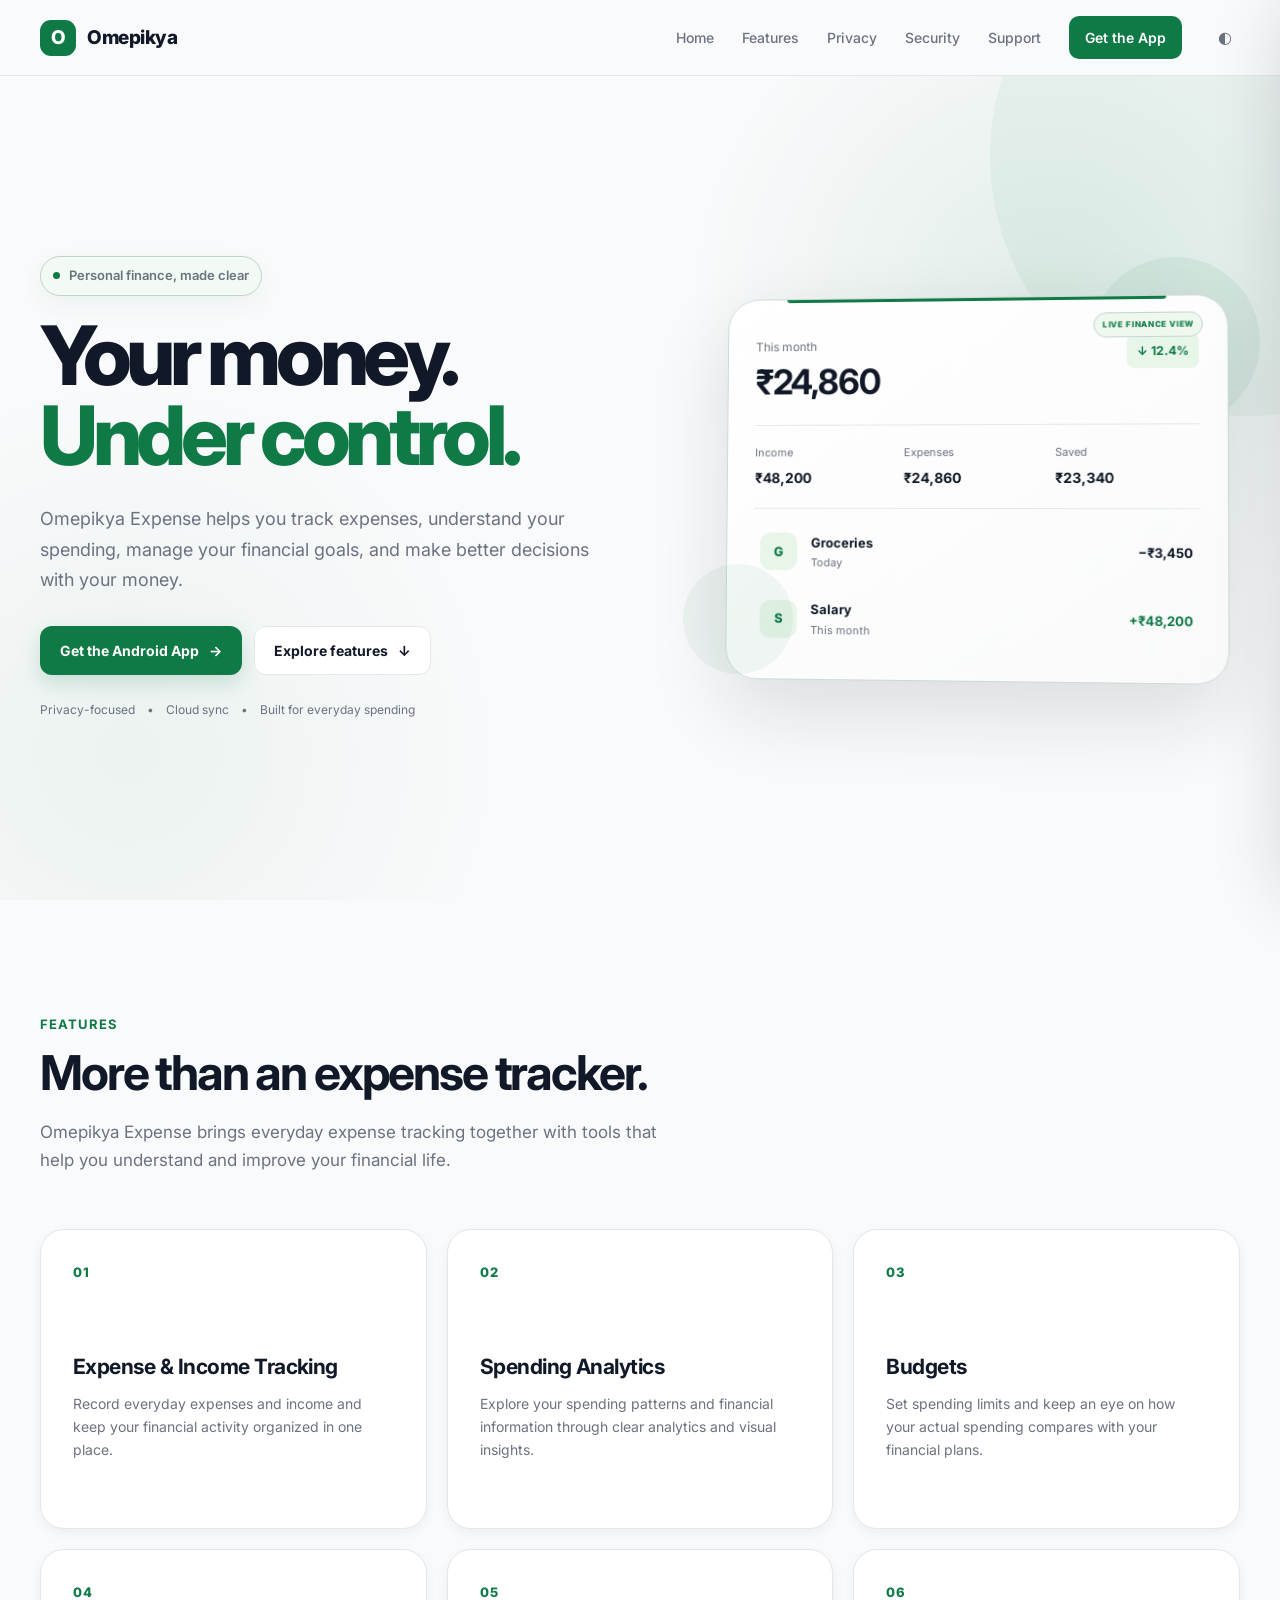
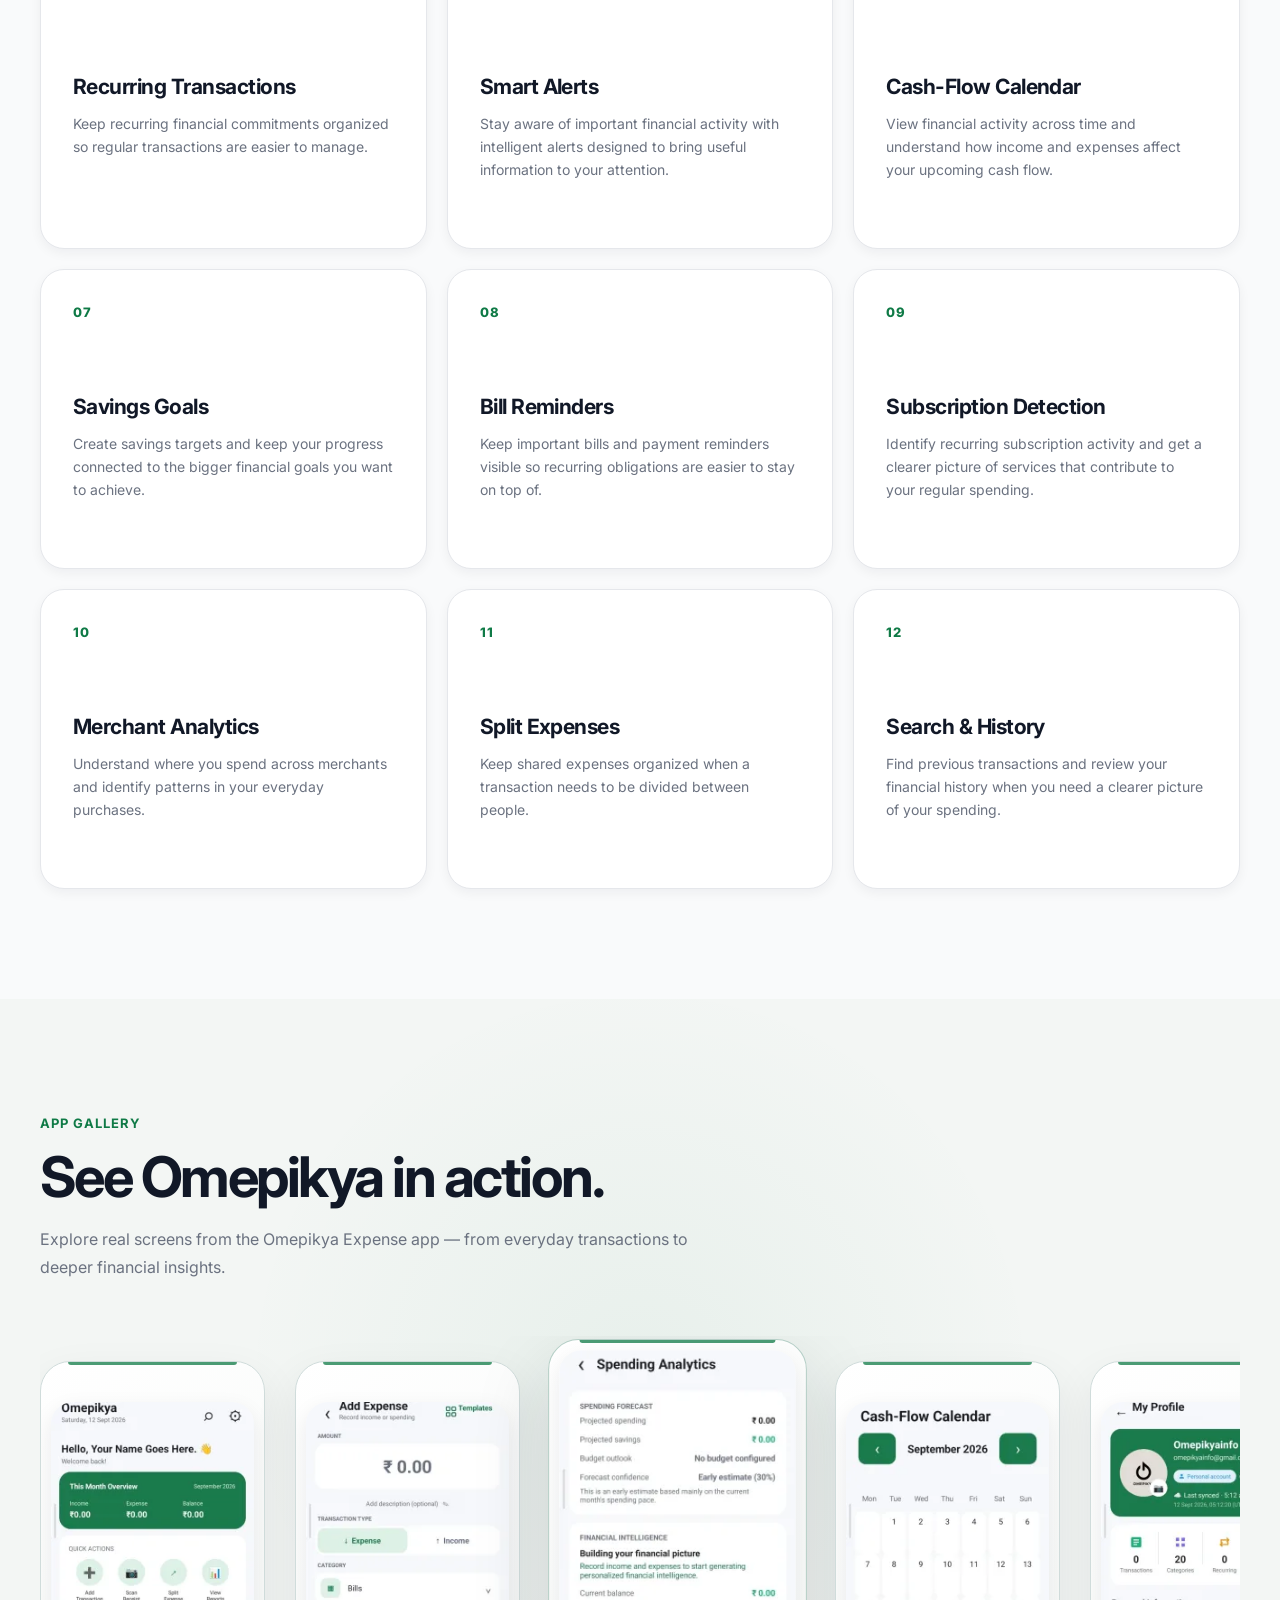
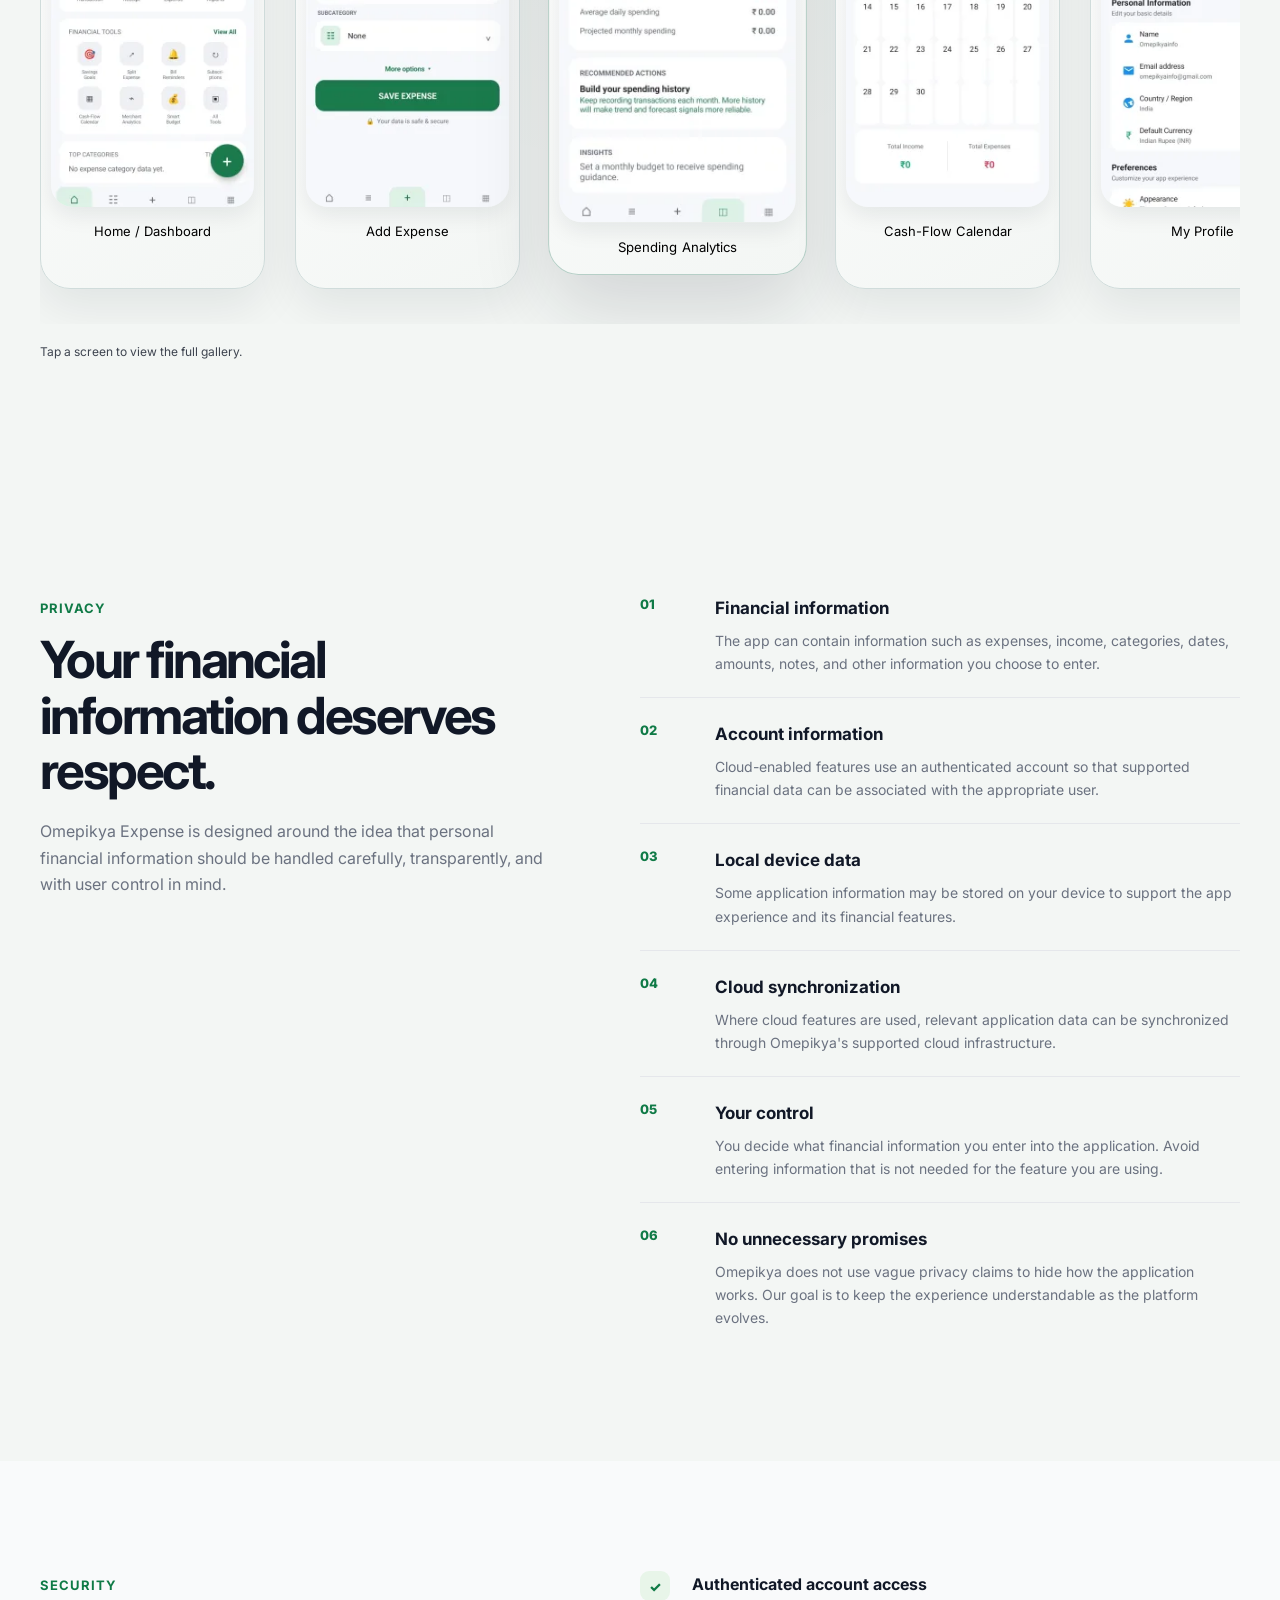
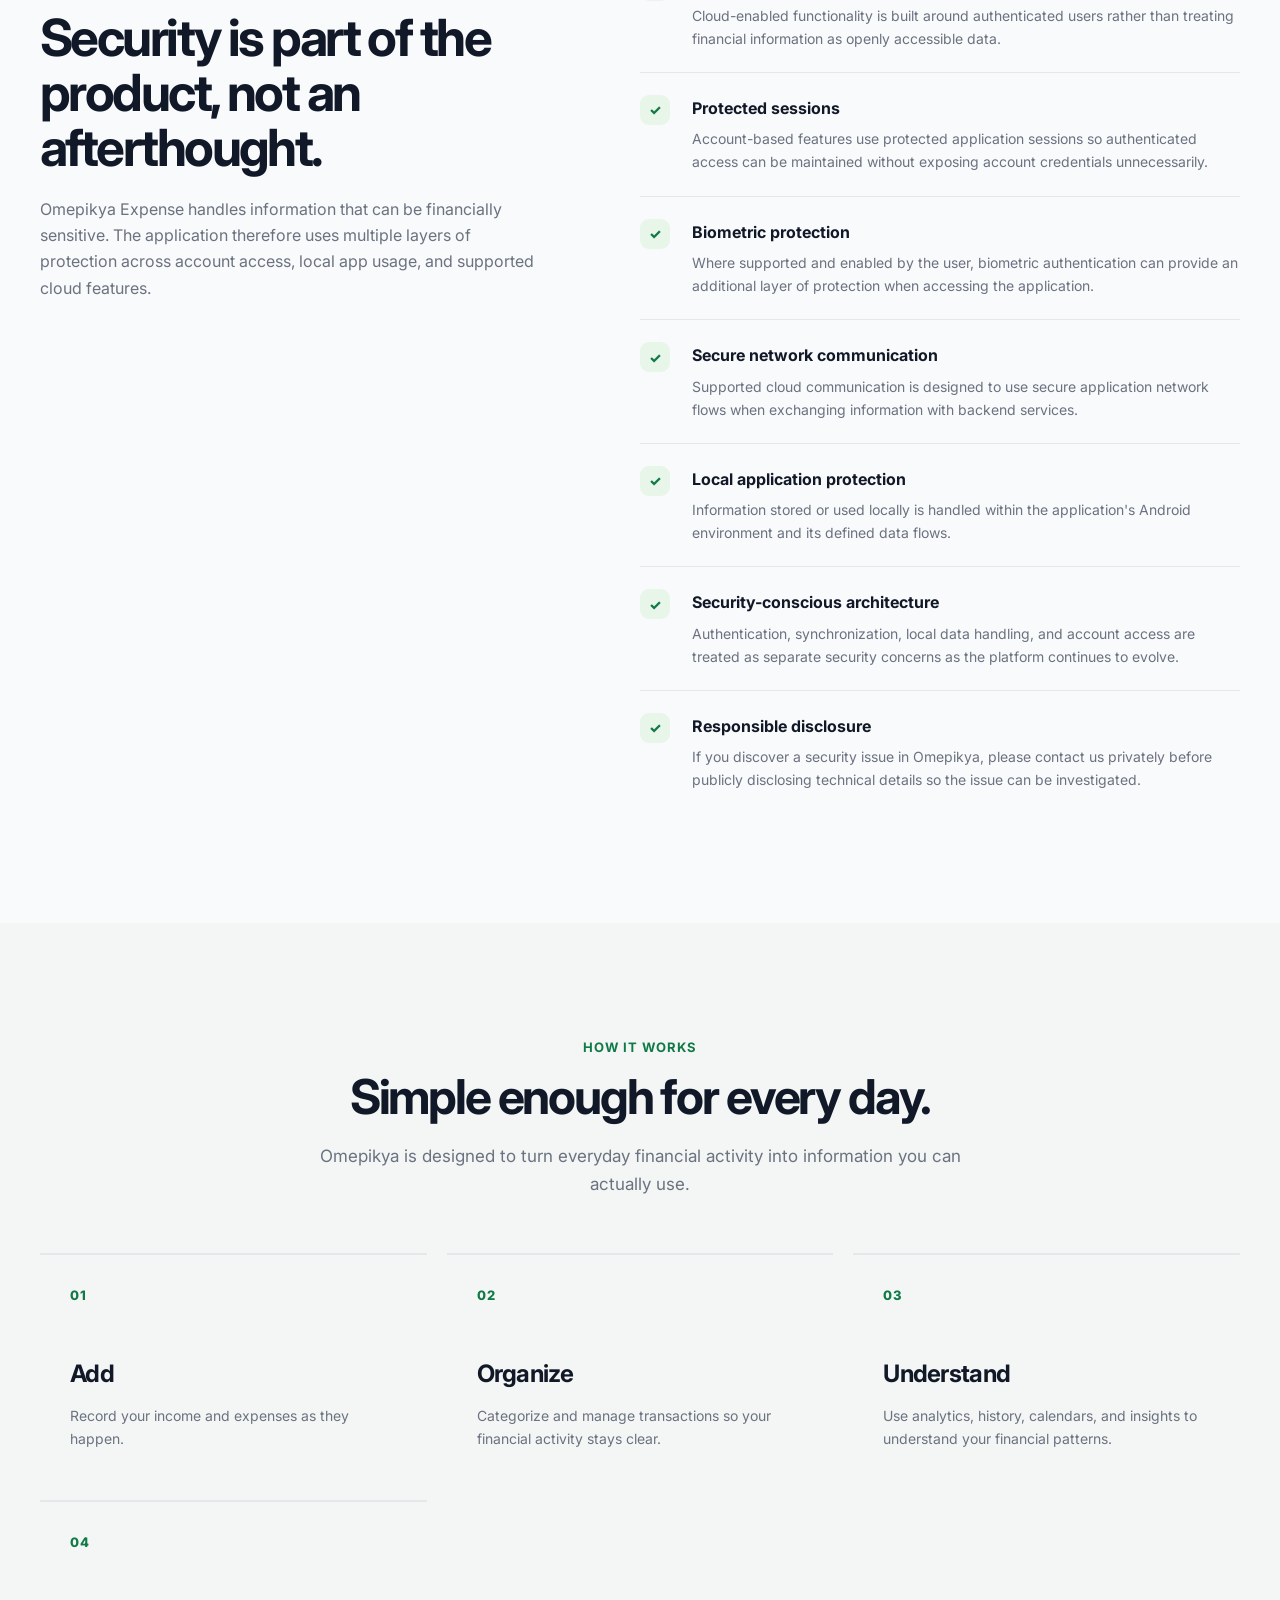
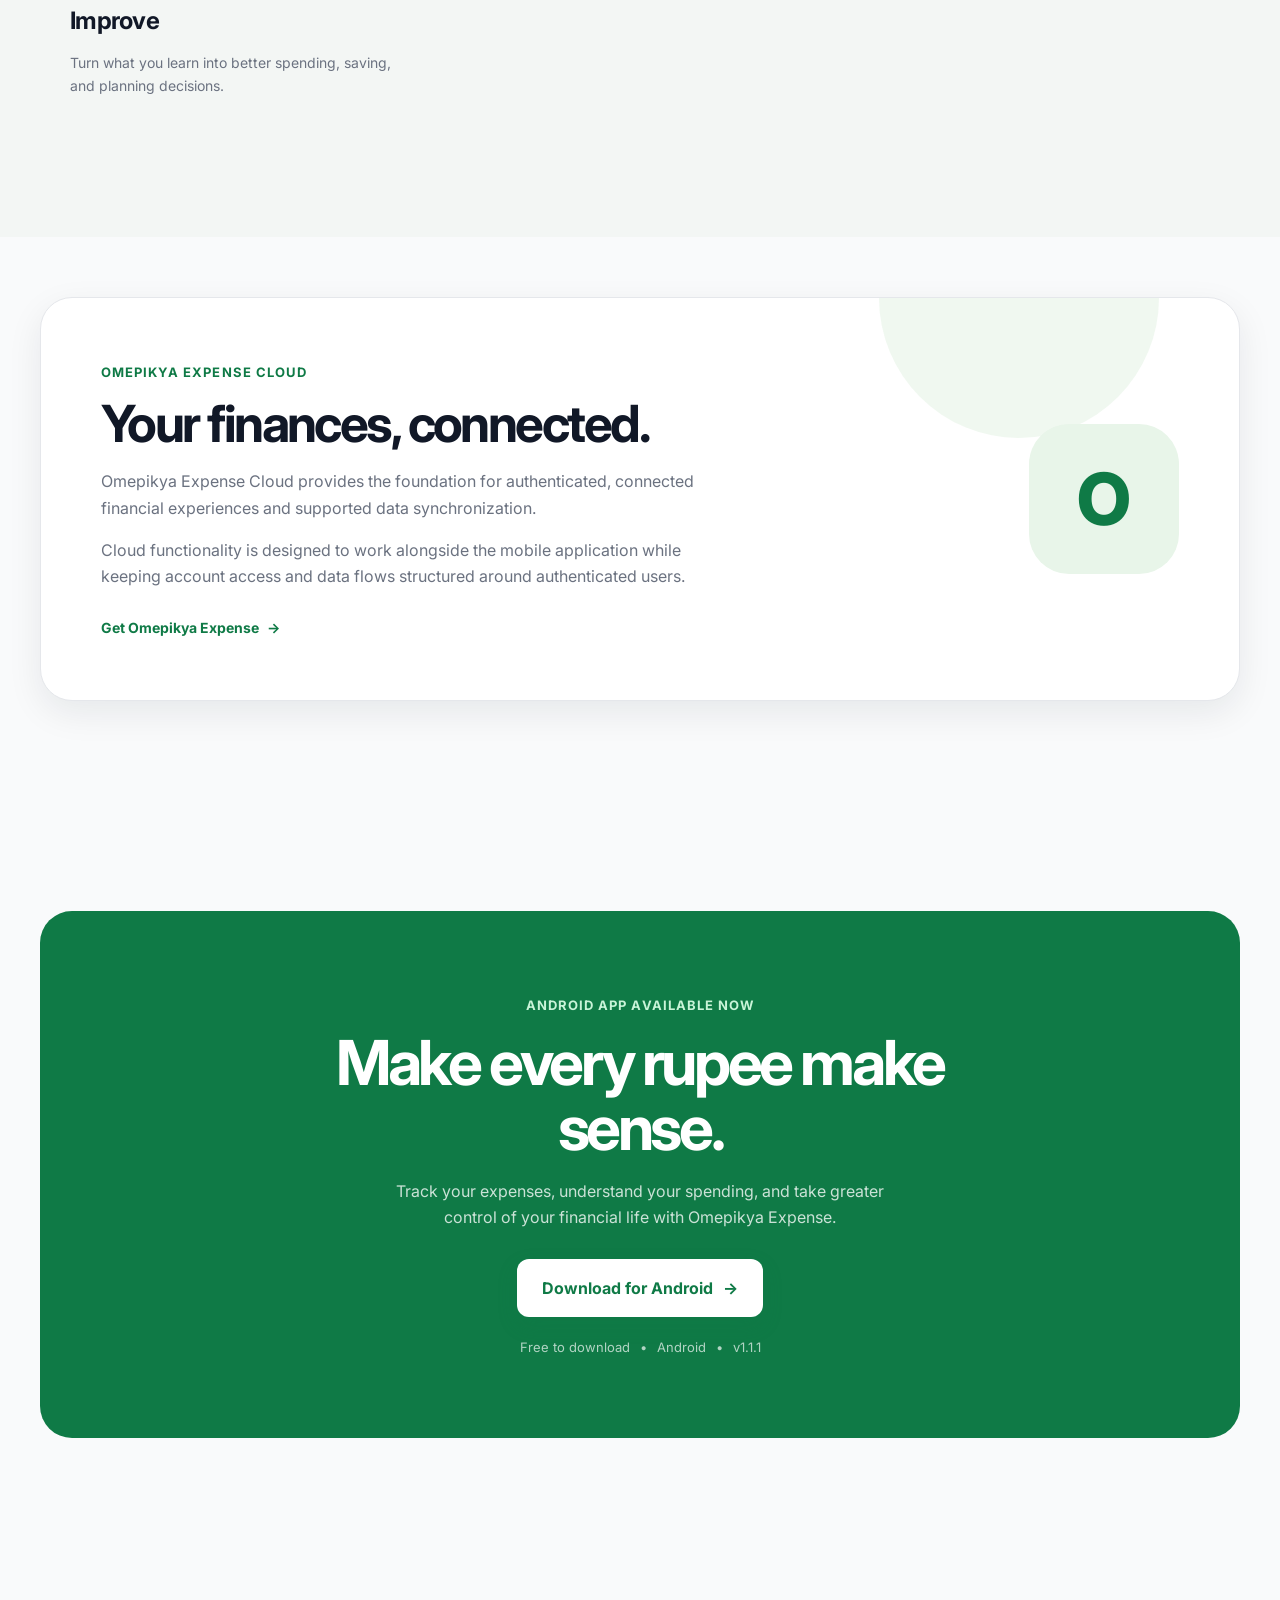
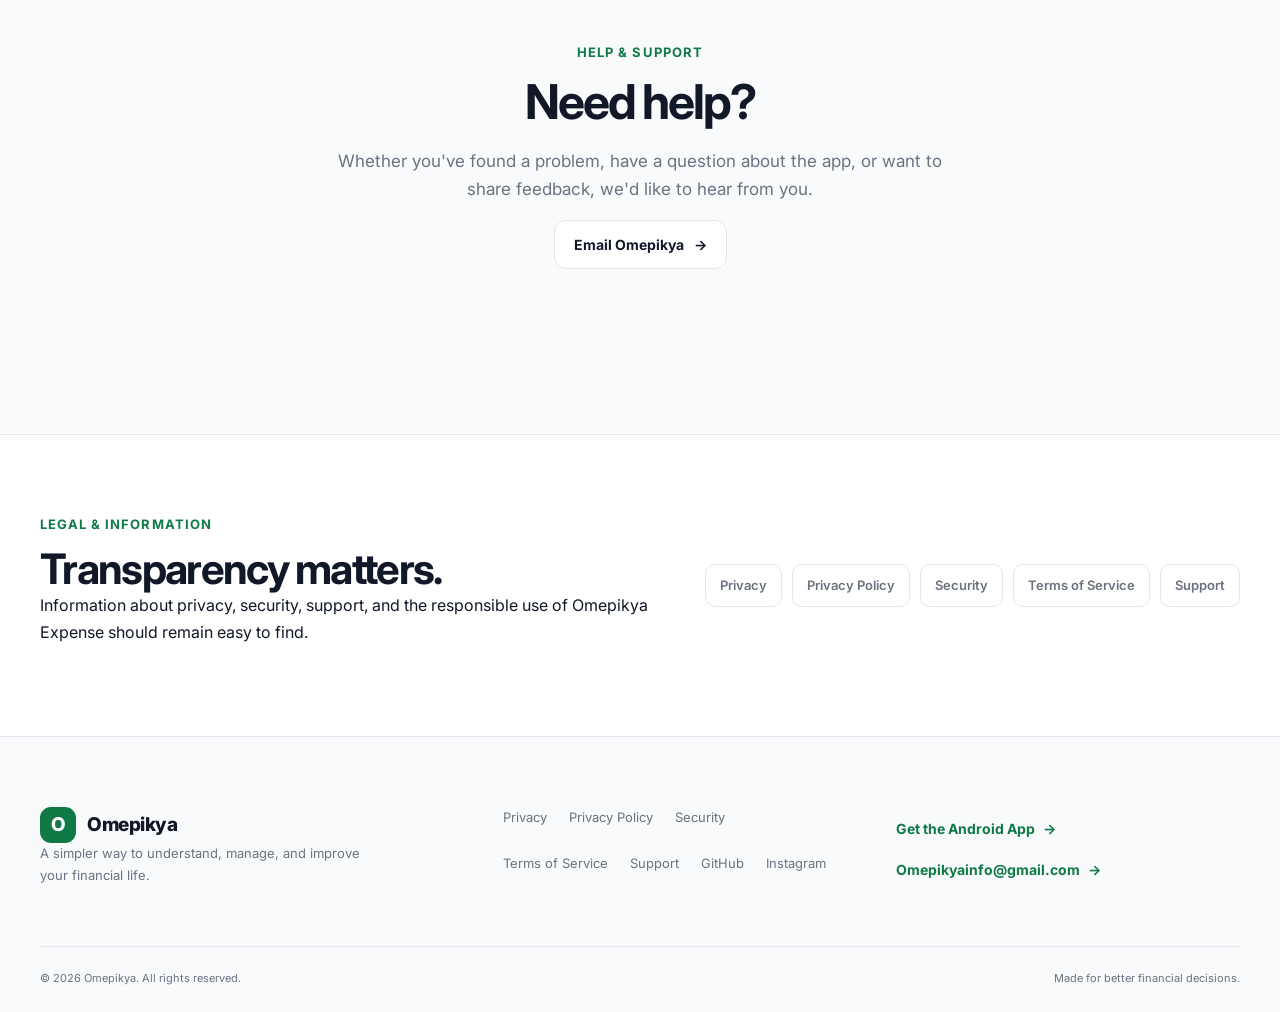
==== index.html @ 078ec7d8 "Fix GitHub menu icon" ====
<!DOCTYPE html>
<html lang="en">
<head>
<script>
(function(){try{var s=localStorage.getItem("omepikya-theme");var d=s?s==="dark":window.matchMedia&&window.matchMedia("(prefers-color-scheme: dark)").matches;if(d)document.documentElement.setAttribute("data-theme","dark");}catch(_){}}());
</script>

  <meta charset="UTF-8">

  <meta
    name="viewport"
    content="width=device-width, initial-scale=1.0"
  >

  <meta
    name="description"
    content="Omepikya Expense — a personal finance app for tracking expenses, understanding spending, managing budgets, and making better financial decisions."
  >

  <meta
    name="robots"
    content="index, follow, max-image-preview:large, max-snippet:-1, max-video-preview:-1"
  >

  <link
    rel="canonical"
    href="https://omepikya.in/"
  >

  <meta
    name="author"
    content="Omepikya"
  >

  <meta
    name="theme-color"
    content="#0F7A46"
  >

  <meta
    property="og:title"
    content="Omepikya Expense — Your money. Under control."
  >

  <meta
    property="og:description"
    content="Track expenses, understand your spending, manage your finances, and make better financial decisions with Omepikya Expense."
  >

  <meta
    property="og:type"
    content="website"
  >

  <meta
    property="og:site_name"
    content="Omepikya"
  >

  <meta
    property="og:url"
    content="https://omepikya.in/"
  >

  <meta
    property="og:image"
    content="https://omepikya.in/assets/omepikya-share.png"
  >

  <meta
    property="og:image:alt"
    content="Omepikya Expense app dashboard"
  >

  <meta
    name="twitter:card"
    content="summary_large_image"
  >

  <meta
    name="twitter:title"
    content="Omepikya Expense"
  >

  <meta
    name="twitter:description"
    content="Your money. Under control."
  >

  <meta
    name="twitter:image"
    content="https://omepikya.in/assets/omepikya-share.png"
  >

  <meta
    name="twitter:image:alt"
    content="Omepikya Expense app dashboard"
  >

  <title>
    Omepikya Expense — Your money. Under control.
  </title>


  <!-- =======================================================
       MANIFEST
  ======================================================== -->

  <link
    rel="manifest"
    href="manifest.json"
  >
  <link rel="icon" href="assets/omepikya-icon.svg" type="image/svg+xml">


  <!-- =======================================================
       GOOGLE FONTS
  ======================================================== -->

  <link
    rel="preconnect"
    href="https://fonts.googleapis.com"
  >

  <link
    rel="preconnect"
    href="https://fonts.gstatic.com"
    crossorigin
  >

  <link
    href="https://fonts.googleapis.com/css2?family=Inter:wght@400;500;600;700;800&display=swap"
    rel="stylesheet"
  >


  <!-- =======================================================
       MAIN STYLES
  ======================================================== -->

  <link
    rel="stylesheet"
    href="styles.css?v=20260919-1"
  >
</head>


<body>


<!-- =========================================================
     HEADER
========================================================= -->

<header class="site-header">

  <div class="header-inner">


    <!-- BRAND -->

    <a
      href="#home"
      class="brand"
    >

      <span class="brand-mark">
        O
      </span>

      <span class="brand-name">
        Omepikya
      </span>

    </a>


    <!-- DESKTOP NAV -->

    <nav class="desktop-nav">

      <a href="#home">
        Home
      </a>

      <a href="#features">
        Features
      </a>

      <a href="#privacy">
        Privacy
      </a>

      <a href="#security">
        Security
      </a>

      <a href="#support">
        Support
      </a>

      <a
        href="https://github.com/Omepikya/OmepikyaExpense/releases/download/v1.1.1/app-release.apk"
        class="nav-download"
      >
        Get the App
      </a>

      <button
        type="button"
        class="theme-toggle"
        aria-label="Toggle dark mode"
      >
        ◐
      </button>

    </nav>


    <!-- MOBILE MENU BUTTON -->

    <button
      type="button"
      class="menu-toggle"
      aria-label="Open menu"
      aria-expanded="false"
    >

      <span></span>
      <span></span>
      <span></span>

    </button>

  </div>

</header>



<!-- =========================================================
     MOBILE OVERLAY
========================================================= -->

<div class="mobile-overlay"></div>



<!-- =========================================================
     MOBILE MENU
========================================================= -->

<aside class="mobile-menu">


  <!-- MENU HEADER -->

  <div class="mobile-menu-header">

    <span class="mobile-menu-title">
      Menu
    </span>

    <button
      type="button"
      class="menu-close"
      aria-label="Close menu"
    >
      ×
    </button>

  </div>



  <!-- =======================================================
       MAIN MOBILE NAVIGATION
  ======================================================== -->

  <nav class="mobile-main-nav">


    <!-- HOME -->

    <a href="#home">

      <span class="mobile-nav-icon">

        <svg
          viewBox="0 0 24 24"
          aria-hidden="true"
        >

          <path
            d="M3 10.5L12 3l9 7.5"
          />

          <path
            d="M5 9.5V21h14V9.5"
          />

          <path
            d="M9 21v-6h6v6"
          />

        </svg>

      </span>


      <span class="mobile-nav-label">
        Home
      </span>


      <span class="mobile-nav-arrow">
        ›
      </span>

    </a>



    <!-- FEATURES -->

    <a href="#features">

      <span class="mobile-nav-icon">

        <svg
          viewBox="0 0 24 24"
          aria-hidden="true"
        >

          <rect
            x="4"
            y="12"
            width="4"
            height="8"
            rx="1"
          />

          <rect
            x="10"
            y="7"
            width="4"
            height="13"
            rx="1"
          />

          <rect
            x="16"
            y="3"
            width="4"
            height="17"
            rx="1"
          />

        </svg>

      </span>


      <span class="mobile-nav-label">
        Features
      </span>


      <span class="mobile-nav-arrow">
        ›
      </span>

    </a>



    <!-- PRIVACY -->

    <a href="#privacy">

      <span class="mobile-nav-icon">

        <svg
          viewBox="0 0 24 24"
          aria-hidden="true"
        >

          <path
            d="M12 3l8 3v5c0 5.2-3.4 8.8-8 10-4.6-1.2-8-4.8-8-10V6l8-3z"
          />

        </svg>

      </span>


      <span class="mobile-nav-label">
        Privacy
      </span>


      <span class="mobile-nav-arrow">
        ›
      </span>

    </a>



    <!-- SECURITY -->

    <a href="#security">

      <span class="mobile-nav-icon">

        <svg
          viewBox="0 0 24 24"
          aria-hidden="true"
        >

          <rect
            x="4"
            y="10"
            width="16"
            height="11"
            rx="2"
          />

          <path
            d="M8 10V7a4 4 0 018 0v3"
          />

        </svg>

      </span>


      <span class="mobile-nav-label">
        Security
      </span>


      <span class="mobile-nav-arrow">
        ›
      </span>

    </a>



    <!-- HELP & SUPPORT -->

    <a href="#support">

      <span class="mobile-nav-icon">

        <svg
          viewBox="0 0 24 24"
          aria-hidden="true"
        >

          <circle
            cx="12"
            cy="12"
            r="9"
          />

          <path
            d="M9.8 9a2.5 2.5 0 014.8 1c0 1.7-2.6 2-2.6 3.6"
          />

          <circle
            cx="12"
            cy="17"
            r="0.7"
            fill="currentColor"
            stroke="none"
          />

        </svg>

      </span>


      <span class="mobile-nav-label">
        Help &amp; Support
      </span>


      <span class="mobile-nav-arrow">
        ›
      </span>

    </a>



    <!-- =====================================================
         ANDROID DOWNLOAD BUTTON
    ====================================================== -->

    <a
      href="https://github.com/Omepikya/OmepikyaExpense/releases/download/v1.1.1/app-release.apk"
      class="mobile-download"
    >

      <span class="mobile-download-icon">

        <svg
          viewBox="0 0 24 24"
          aria-hidden="true"
        >

          <path
            d="M7 9h10v9H7z"
          />

          <path
            d="M9 9V6.5a3 3 0 016 0V9"
          />

          <path
            d="M5 11v5"
          />

          <path
            d="M19 11v5"
          />

          <path
            d="M9 18v2"
          />

          <path
            d="M15 18v2"
          />

          <path
            d="M9 6l-1.2-1.5"
          />

          <path
            d="M15 6l1.2-1.5"
          />

        </svg>

      </span>


      <span>
        Get the Android App
      </span>


      <span class="mobile-download-arrow">
        →
      </span>

    </a>


  </nav>



  <!-- =======================================================
       MOBILE MENU FOOTER
  ======================================================== -->

  <div class="mobile-menu-footer">


    <!-- DARK MODE -->

    <button
      type="button"
      class="mobile-theme-toggle"
      aria-label="Toggle dark mode"
    >

      <span class="mobile-footer-icon">

        <svg
          viewBox="0 0 24 24"
          aria-hidden="true"
        >

          <path
            d="M20 15.5A8.5 8.5 0 018.5 4a8.5 8.5 0 1011.5 11.5z"
          />

        </svg>

      </span>


      <span class="mobile-footer-label">
        Dark mode
      </span>


      <span class="mobile-theme-switch">

        <span></span>

      </span>

    </button>



    <!-- EMAIL -->

    <a href="mailto:Omepikyainfo@gmail.com">

      <span class="mobile-footer-icon">

        <svg
          viewBox="0 0 24 24"
          aria-hidden="true"
        >

          <rect
            x="3"
            y="5"
            width="18"
            height="14"
            rx="2"
          />

          <path
            d="M4 7l8 6 8-6"
          />

        </svg>

      </span>


      <span class="mobile-footer-label">
        Email Omepikya
      </span>


      <span class="mobile-external">
        ↗
      </span>

    </a>



    <!-- GITHUB -->

    <a
      href="https://github.com/Omepikya/omepikya.github.io"
      target="_blank"
      rel="noopener noreferrer"
    >

      <span class="mobile-footer-icon">

        <svg
          viewBox="0 0 24 24"
          aria-hidden="true"
        >

          <path
            fill="currentColor"
            stroke="none"
            d="M12 .297c-6.63 0-12 5.373-12 12 0 5.303 3.438 9.8 8.205 11.385.6.113.82-.258.82-.577 0-.285-.01-1.04-.015-2.04-3.338.724-4.042-1.61-4.042-1.61-.546-1.387-1.333-1.756-1.333-1.756-1.089-.745.084-.729.084-.729 1.205.084 1.84 1.237 1.84 1.237 1.07 1.835 2.809 1.305 3.495.998.108-.776.418-1.305.762-1.605-2.665-.3-5.466-1.332-5.466-5.93 0-1.31.465-2.38 1.235-3.22-.135-.303-.54-1.523.105-3.176 0 0 1.005-.322 3.3 1.23.96-.267 1.98-.399 3-.405 1.02.006 2.04.138 3 .405 2.28-1.552 3.285-1.23 3.285-1.23.645 1.653.24 2.873.12 3.176.765.84 1.23 1.91 1.23 3.22 0 4.61-2.805 5.625-5.475 5.92.42.36.81 1.096.81 2.22 0 1.606-.015 2.896-.015 3.286 0 .315.21.69.825.57C20.565 22.092 24 17.592 24 12.297c0-6.627-5.373-12-12-12"
          />

        </svg>

      </span>


      <span class="mobile-footer-label">
        GitHub
      </span>


      <span class="mobile-external">
        ↗
      </span>

    </a>



    <!-- INSTAGRAM -->

    <a
      href="https://www.instagram.com/omepikya/"
      target="_blank"
      rel="noopener noreferrer"
    >

      <span class="mobile-footer-icon">

        <svg
          viewBox="0 0 24 24"
          aria-hidden="true"
        >

          <rect
            x="3"
            y="3"
            width="18"
            height="18"
            rx="5"
          />

          <circle
            cx="12"
            cy="12"
            r="4"
          />

          <circle
            cx="17.3"
            cy="6.7"
            r="1"
            fill="currentColor"
            stroke="none"
          />

        </svg>

      </span>


      <span class="mobile-footer-label">
        Instagram
      </span>


      <span class="mobile-external">
        ↗
      </span>

    </a>


  </div>



  <!-- =======================================================
       MOBILE MENU TAGLINE
  ======================================================== -->

  <div class="mobile-menu-tagline">

    A simpler way to understand,<br>
    manage, and improve your financial life.

  </div>


</aside>



<!-- =========================================================
     MAIN
========================================================= -->

<main>


<!-- =========================================================
     HERO
========================================================= -->

<section
  id="home"
  class="hero section"
>

  <div class="container hero-grid">


    <div class="hero-content">

      <div class="eyebrow">

        <span class="eyebrow-dot"></span>

        Personal finance, made clear

      </div>


      <h1>

        Your money.

        <span>
          Under control.
        </span>

      </h1>


      <p class="hero-description">

        Omepikya Expense helps you track
        expenses, understand your spending,
        manage your financial goals, and make
        better decisions with your money.

      </p>


      <div class="hero-actions">

        <a
          href="https://github.com/Omepikya/OmepikyaExpense/releases/download/v1.1.1/app-release.apk"
          class="btn btn-primary"
        >

          Get the Android App

          <span>→</span>

        </a>


        <a
          href="#features"
          class="btn btn-secondary"
        >

          Explore features

          <span>↓</span>

        </a>

      </div>


      <div class="hero-meta">

        <span>
          Privacy-focused
        </span>

        <span>•</span>

        <span>
          Cloud sync
        </span>

        <span>•</span>

        <span>
          Built for everyday spending
        </span>

      </div>

    </div>



    <!-- DASHBOARD -->

    <div class="hero-visual">

      <div class="dashboard-window">


        <div class="dashboard-top">

          <div>

            <span class="dashboard-label">
              This month
            </span>

            <strong>
              ₹24,860
            </strong>

          </div>


          <span class="dashboard-change">
            ↓ 12.4%
          </span>

        </div>



        <div class="dashboard-stats">


          <div class="dashboard-stat">

            <span>
              Income
            </span>

            <strong>
              ₹48,200
            </strong>

          </div>


          <div class="dashboard-stat">

            <span>
              Expenses
            </span>

            <strong>
              ₹24,860
            </strong>

          </div>


          <div class="dashboard-stat">

            <span>
              Saved
            </span>

            <strong>
              ₹23,340
            </strong>

          </div>


        </div>



        <div class="dashboard-list">


          <div class="expense-row">

            <div class="expense-icon">
              G
            </div>

            <div class="expense-info">

              <strong>
                Groceries
              </strong>

              <span>
                Today
              </span>

            </div>

            <strong>
              −₹3,450
            </strong>

          </div>



          <div class="expense-row">

            <div class="expense-icon">
              S
            </div>

            <div class="expense-info">

              <strong>
                Salary
              </strong>

              <span>
                This month
              </span>

            </div>

            <strong class="income-value">
              +₹48,200
            </strong>

          </div>


        </div>

      </div>

    </div>

  </div>

</section>



<!-- =========================================================
     FEATURES
========================================================= -->

<section
  id="features"
  class="section"
>

  <div class="container">


    <div class="section-heading">

      <span class="section-eyebrow">
        Features
      </span>


      <h2>
        More than an expense tracker.
      </h2>


      <p>
        Omepikya Expense brings everyday
        expense tracking together with tools
        that help you understand and improve
        your financial life.
      </p>

    </div>



    <div class="feature-grid">


      <article class="feature-card">

        <div class="feature-number">
          01
        </div>

        <h3>
          Expense &amp; Income Tracking
        </h3>

        <p>
          Record everyday expenses and income
          and keep your financial activity
          organized in one place.
        </p>

      </article>



      <article class="feature-card">

        <div class="feature-number">
          02
        </div>

        <h3>
          Spending Analytics
        </h3>

        <p>
          Explore your spending patterns and
          financial information through clear
          analytics and visual insights.
        </p>

      </article>



      <article class="feature-card">

        <div class="feature-number">
          03
        </div>

        <h3>
          Budgets
        </h3>

        <p>
          Set spending limits and keep an eye
          on how your actual spending compares
          with your financial plans.
        </p>

      </article>



      <article class="feature-card">

        <div class="feature-number">
          04
        </div>

        <h3>
          Recurring Transactions
        </h3>

        <p>
          Keep recurring financial commitments
          organized so regular transactions are
          easier to manage.
        </p>

      </article>



      <article class="feature-card">

        <div class="feature-number">
          05
        </div>

        <h3>
          Smart Alerts
        </h3>

        <p>
          Stay aware of important financial
          activity with intelligent alerts designed
          to bring useful information to your attention.
        </p>

      </article>



      <article class="feature-card">

        <div class="feature-number">
          06
        </div>

        <h3>
          Cash-Flow Calendar
        </h3>

        <p>
          View financial activity across time
          and understand how income and expenses
          affect your upcoming cash flow.
        </p>

      </article>



      <article class="feature-card">

        <div class="feature-number">
          07
        </div>

        <h3>
          Savings Goals
        </h3>

        <p>
          Create savings targets and keep your
          progress connected to the bigger financial
          goals you want to achieve.
        </p>

      </article>



      <article class="feature-card">

        <div class="feature-number">
          08
        </div>

        <h3>
          Bill Reminders
        </h3>

        <p>
          Keep important bills and payment
          reminders visible so recurring obligations
          are easier to stay on top of.
        </p>

      </article>



      <article class="feature-card">

        <div class="feature-number">
          09
        </div>

        <h3>
          Subscription Detection
        </h3>

        <p>
          Identify recurring subscription activity
          and get a clearer picture of services that
          contribute to your regular spending.
        </p>

      </article>



      <article class="feature-card">

        <div class="feature-number">
          10
        </div>

        <h3>
          Merchant Analytics
        </h3>

        <p>
          Understand where you spend across
          merchants and identify patterns in your
          everyday purchases.
        </p>

      </article>



      <article class="feature-card">

        <div class="feature-number">
          11
        </div>

        <h3>
          Split Expenses
        </h3>

        <p>
          Keep shared expenses organized when
          a transaction needs to be divided between
          people.
        </p>

      </article>



      <article class="feature-card">

        <div class="feature-number">
          12
        </div>

        <h3>
          Search &amp; History
        </h3>

        <p>
          Find previous transactions and review
          your financial history when you need
          a clearer picture of your spending.
        </p>

      </article>


    </div>

  </div>

</section>



<!-- =========================================================
     PRIVACY
========================================================= -->

<section id="app-gallery" class="section section-soft">
  <div class="container">
    <div class="section-heading app-gallery-heading">
      <span class="section-eyebrow">App Gallery</span>
      <h2>See Omepikya in action.</h2>
      <p>Explore real screens from the Omepikya Expense app — from everyday transactions to deeper financial insights.</p>
    </div>
    <div class="app-gallery-track" aria-label="Omepikya app screenshots">
      <button type="button" class="app-gallery-card" aria-label="View Home / Dashboard screenshot"><picture><source type="image/webp" srcset="assets/app-gallery/app-home-225.webp 225w, assets/app-gallery/app-home-450.webp 450w, assets/app-gallery/app-home-900.webp 900w" sizes="(max-width: 700px) 42vw, 225px"><img src="assets/app-gallery/app-home.jpg" alt="Omepikya Expense Home dashboard" loading="lazy" decoding="async" draggable="false"></picture><div class="app-gallery-label">Home / Dashboard</div></button>
      <button type="button" class="app-gallery-card" aria-label="View Add Expense screenshot"><picture><source type="image/webp" srcset="assets/app-gallery/app-add-expense-225.webp 225w, assets/app-gallery/app-add-expense-450.webp 450w, assets/app-gallery/app-add-expense-900.webp 900w" sizes="(max-width: 700px) 42vw, 225px"><img src="assets/app-gallery/app-add-expense.jpg" alt="Omepikya Expense Add Expense screen" loading="lazy" decoding="async" draggable="false"></picture><div class="app-gallery-label">Add Expense</div></button>
      <button type="button" class="app-gallery-card" aria-label="View Spending Analytics screenshot"><picture><source type="image/webp" srcset="assets/app-gallery/app-analytics-225.webp 225w, assets/app-gallery/app-analytics-450.webp 450w, assets/app-gallery/app-analytics-900.webp 900w" sizes="(max-width: 700px) 42vw, 225px"><img src="assets/app-gallery/app-analytics.jpg" alt="Omepikya Expense Spending Analytics screen" loading="lazy" decoding="async" draggable="false"></picture><div class="app-gallery-label">Spending Analytics</div></button>
      <button type="button" class="app-gallery-card" aria-label="View Cash-Flow Calendar screenshot"><picture><source type="image/webp" srcset="assets/app-gallery/app-cash-flow-225.webp 225w, assets/app-gallery/app-cash-flow-450.webp 450w, assets/app-gallery/app-cash-flow-900.webp 900w" sizes="(max-width: 700px) 42vw, 225px"><img src="assets/app-gallery/app-cash-flow.jpg" alt="Omepikya Expense Cash-Flow Calendar screen" loading="lazy" decoding="async" draggable="false"></picture><div class="app-gallery-label">Cash-Flow Calendar</div></button>
      <button type="button" class="app-gallery-card" aria-label="View My Profile screenshot"><picture><source type="image/webp" srcset="assets/app-gallery/app-profile-225.webp 225w, assets/app-gallery/app-profile-450.webp 450w, assets/app-gallery/app-profile-900.webp 900w" sizes="(max-width: 700px) 42vw, 225px"><img src="assets/app-gallery/app-profile.jpg" alt="Omepikya Expense My Profile screen" loading="lazy" decoding="async" draggable="false"></picture><div class="app-gallery-label">My Profile</div></button>
    </div>
    <p class="app-gallery-hint">Tap a screen to view the full gallery.</p>
  </div>
</section>

<section id="privacy"
  class="section section-soft"
>

  <div class="container split-section">


    <div>

      <span class="section-eyebrow">
        Privacy
      </span>


      <h2>
        Your financial information
        deserves respect.
      </h2>


      <p>
        Omepikya Expense is designed around
        the idea that personal financial
        information should be handled carefully,
        transparently, and with user control in mind.
      </p>

    </div>



    <div class="principles">


      <div class="principle">

        <span>01</span>

        <div>

          <h3>
            Financial information
          </h3>

          <p>
            The app can contain information such
            as expenses, income, categories,
            dates, amounts, notes, and other
            information you choose to enter.
          </p>

        </div>

      </div>



      <div class="principle">

        <span>02</span>

        <div>

          <h3>
            Account information
          </h3>

          <p>
            Cloud-enabled features use an
            authenticated account so that supported
            financial data can be associated with
            the appropriate user.
          </p>

        </div>

      </div>



      <div class="principle">

        <span>03</span>

        <div>

          <h3>
            Local device data
          </h3>

          <p>
            Some application information may be
            stored on your device to support the
            app experience and its financial features.
          </p>

        </div>

      </div>



      <div class="principle">

        <span>04</span>

        <div>

          <h3>
            Cloud synchronization
          </h3>

          <p>
            Where cloud features are used, relevant
            application data can be synchronized
            through Omepikya's supported cloud
            infrastructure.
          </p>

        </div>

      </div>



      <div class="principle">

        <span>05</span>

        <div>

          <h3>
            Your control
          </h3>

          <p>
            You decide what financial information
            you enter into the application. Avoid
            entering information that is not needed
            for the feature you are using.
          </p>

        </div>

      </div>



      <div class="principle">

        <span>06</span>

        <div>

          <h3>
            No unnecessary promises
          </h3>

          <p>
            Omepikya does not use vague privacy
            claims to hide how the application
            works. Our goal is to keep the experience
            understandable as the platform evolves.
          </p>

        </div>

      </div>


    </div>

  </div>

</section>



<!-- =========================================================
     SECURITY
========================================================= -->

<section
  id="security"
  class="section"
>

  <div class="container split-section security-section">


    <div>

      <span class="section-eyebrow">
        Security
      </span>


      <h2>
        Security is part of
        the product, not an afterthought.
      </h2>


      <p>
        Omepikya Expense handles information
        that can be financially sensitive. The
        application therefore uses multiple
        layers of protection across account access,
        local app usage, and supported cloud features.
      </p>

    </div>



    <div class="security-list">


      <div>

        <span class="check">
          ✓
        </span>

        <div>

          <strong>
            Authenticated account access
          </strong>

          <p>
            Cloud-enabled functionality is built
            around authenticated users rather than
            treating financial information as openly
            accessible data.
          </p>

        </div>

      </div>



      <div>

        <span class="check">
          ✓
        </span>

        <div>

          <strong>
            Protected sessions
          </strong>

          <p>
            Account-based features use protected
            application sessions so authenticated
            access can be maintained without
            exposing account credentials unnecessarily.
          </p>

        </div>

      </div>



      <div>

        <span class="check">
          ✓
        </span>

        <div>

          <strong>
            Biometric protection
          </strong>

          <p>
            Where supported and enabled by the user,
            biometric authentication can provide an
            additional layer of protection when
            accessing the application.
          </p>

        </div>

      </div>



      <div>

        <span class="check">
          ✓
        </span>

        <div>

          <strong>
            Secure network communication
          </strong>

          <p>
            Supported cloud communication is designed
            to use secure application network flows
            when exchanging information with backend
            services.
          </p>

        </div>

      </div>



      <div>

        <span class="check">
          ✓
        </span>

        <div>

          <strong>
            Local application protection
          </strong>

          <p>
            Information stored or used locally is
            handled within the application's Android
            environment and its defined data flows.
          </p>

        </div>

      </div>



      <div>

        <span class="check">
          ✓
        </span>

        <div>

          <strong>
            Security-conscious architecture
          </strong>

          <p>
            Authentication, synchronization, local
            data handling, and account access are
            treated as separate security concerns
            as the platform continues to evolve.
          </p>

        </div>

      </div>



      <div>

        <span class="check">
          ✓
        </span>

        <div>

          <strong>
            Responsible disclosure
          </strong>

          <p>
            If you discover a security issue in
            Omepikya, please contact us privately
            before publicly disclosing technical
            details so the issue can be investigated.
          </p>

        </div>

      </div>


    </div>

  </div>

</section>



<!-- =========================================================
     HOW IT WORKS
========================================================= -->

<section
  id="how-it-works"
  class="section section-soft"
>

  <div class="container">


    <div class="section-heading centered">

      <span class="section-eyebrow">
        How it works
      </span>


      <h2>
        Simple enough for every day.
      </h2>


      <p>
        Omepikya is designed to turn everyday
        financial activity into information you
        can actually use.
      </p>

    </div>



    <div class="steps-grid">


      <div class="step">

        <span class="step-number">
          01
        </span>

        <h3>
          Add
        </h3>

        <p>
          Record your income and expenses
          as they happen.
        </p>

      </div>



      <div class="step">

        <span class="step-number">
          02
        </span>

        <h3>
          Organize
        </h3>

        <p>
          Categorize and manage transactions
          so your financial activity stays clear.
        </p>

      </div>



      <div class="step">

        <span class="step-number">
          03
        </span>

        <h3>
          Understand
        </h3>

        <p>
          Use analytics, history, calendars,
          and insights to understand your
          financial patterns.
        </p>

      </div>



      <div class="step">

        <span class="step-number">
          04
        </span>

        <h3>
          Improve
        </h3>

        <p>
          Turn what you learn into better
          spending, saving, and planning decisions.
        </p>

      </div>


    </div>

  </div>

</section>



<!-- =========================================================
     EXPENSE CLOUD
========================================================= -->

<section
  id="cloud"
  class="section cloud-section"
>

  <div class="container">


    <div class="cloud-card">


      <div class="cloud-content">

        <span class="section-eyebrow">
          Omepikya Expense Cloud
        </span>


        <h2>
          Your finances,
          connected.
        </h2>


        <p>
          Omepikya Expense Cloud provides the
          foundation for authenticated, connected
          financial experiences and supported data
          synchronization.
        </p>


        <p>
          Cloud functionality is designed to work
          alongside the mobile application while
          keeping account access and data flows
          structured around authenticated users.
        </p>


        <a
          href="https://github.com/Omepikya/OmepikyaExpense/releases/download/v1.1.1/app-release.apk"
          class="text-link"
        >

          Get Omepikya Expense

          <span>→</span>

        </a>

      </div>


      <div class="cloud-mark">
        O
      </div>


    </div>

  </div>

</section>



<!-- =========================================================
     DOWNLOAD
========================================================= -->

<section
  id="download"
  class="section cta-section"
>

  <div class="container">


    <div class="cta-card">


      <span class="section-eyebrow">
        Android app available now
      </span>


      <h2>
        Make every rupee
        make sense.
      </h2>


      <p>
        Track your expenses, understand your
        spending, and take greater control of
        your financial life with Omepikya Expense.
      </p>


      <a
        href="https://github.com/Omepikya/OmepikyaExpense/releases/download/v1.1.1/app-release.apk"
        class="btn btn-primary btn-large"
      >

        Download for Android

        <span>→</span>

      </a>


      <div class="download-note">

        <span>
          Free to download
        </span>

        <span>•</span>

        <span>
          Android
        </span>

        <span>•</span>

        <span>
          v1.1.1
        </span>

      </div>


    </div>

  </div>

</section>



<!-- =========================================================
     SUPPORT
========================================================= -->

<section
  id="support"
  class="section support-section"
>

  <div class="container">


    <div class="section-heading centered">

      <span class="section-eyebrow">
        Help &amp; Support
      </span>


      <h2>
        Need help?
      </h2>


      <p>
        Whether you've found a problem, have
        a question about the app, or want to
        share feedback, we'd like to hear from you.
      </p>


      <a
        href="mailto:Omepikyainfo@gmail.com"
        class="btn btn-secondary"
      >

        Email Omepikya

        <span>→</span>

      </a>

    </div>

  </div>

</section>



<!-- =========================================================
     LEGAL
========================================================= -->

<section
  id="terms"
  class="terms-section"
>

  <div class="container terms-inner">


    <div>

      <span class="section-eyebrow">
        Legal &amp; Information
      </span>


      <h2>
        Transparency matters.
      </h2>


      <p>
        Information about privacy, security,
        support, and the responsible use of
        Omepikya Expense should remain easy
        to find.
      </p>

    </div>


    <div class="terms-links">


      <a href="#privacy">
        Privacy
      </a>


      <a href="privacy.html">
        Privacy Policy
      </a>


      <a href="#security">
        Security
      </a>


      <a href="terms.html">
        Terms of Service
      </a>


      <a href="#support">
        Support
      </a>


    </div>


  </div>

</section>


</main>



<!-- =========================================================
     FOOTER
========================================================= -->

<footer class="site-footer">


  <div class="container footer-grid">


    <!-- FOOTER BRAND -->

    <div>

      <a
        href="#home"
        class="brand footer-brand"
      >

        <span class="brand-mark">
          O
        </span>

        <span class="brand-name">
          Omepikya
        </span>

      </a>


      <p>
        A simpler way to understand,
        manage, and improve your financial life.
      </p>

    </div>



    <!-- FOOTER LINKS -->

    <div class="footer-links">


      <a href="#privacy">
        Privacy
      </a>


      <a href="privacy.html">
        Privacy Policy
      </a>


      <a href="#security">
        Security
      </a>


      <a href="terms.html">
        Terms of Service
      </a>


      <a href="#support">
        Support
      </a>


      <a
        href="https://github.com/Omepikya/omepikya.github.io"
        target="_blank"
        rel="noopener noreferrer"
      >
        GitHub
      </a>


      <a
        href="https://www.instagram.com/omepikya/"
        target="_blank"
        rel="noopener noreferrer"
      >
        Instagram
      </a>


    </div>



    <!-- FOOTER CONTACT -->

    <div class="footer-contact">


      <a
        href="https://github.com/Omepikya/OmepikyaExpense/releases/download/v1.1.1/app-release.apk"
        class="text-link"
      >

        Get the Android App

        <span>→</span>

      </a>


      <a
        href="mailto:Omepikyainfo@gmail.com"
        class="text-link"
      >

        Omepikyainfo@gmail.com

        <span>→</span>

      </a>


    </div>


  </div>



  <!-- FOOTER BOTTOM -->

  <div class="container footer-bottom">

    <span>
      © 2026 Omepikya. All rights reserved.
    </span>

    <span>
      Made for better financial decisions.
    </span>

  </div>


</footer>



<!-- =========================================================
     BACK TO TOP
========================================================= -->

<button
  type="button"
  class="back-to-top"
  aria-label="Back to top"
>
  ↑
</button>



<!-- =========================================================
     JAVASCRIPT
========================================================= -->

<script src="script.js?v=20260913-1"></script>



<!-- =========================================================
     STRUCTURED DATA
========================================================= -->

<script type="application/ld+json">

{
  "@context": "https://schema.org",
  "@type": "SoftwareApplication",
  "name": "Omepikya Expense",
  "applicationCategory": "FinanceApplication",
  "operatingSystem": "Android",
  "image": "https://omepikya.in/assets/omepikya-share.png",
  "screenshot": "https://omepikya.in/assets/app-gallery/app-home.jpg",
  "description": "Personal finance and expense tracking application for managing expenses, understanding spending, and making better financial decisions.",
  "offers": {
    "@type": "Offer",
    "price": "0",
    "priceCurrency": "INR"
  }
}

</script>


</body>
</html>
---- styles.css ----
/* =========================================================
   OMEPIKYA EXPENSE — CONSOLIDATED SITE STYLES
   Base + premium hero/gallery + responsive/accessibility
========================================================= */
:root{--primary:#0F7A46;--primary-light:#E8F5E9;--primary-dark:#0A5C34;--text-dark:#111827;--text-muted:#6B7280;--bg-body:#F9FAFB;--bg-card:#FFF;--bg-soft:#F3F6F4;--border:#E5E7EB;--shadow-sm:0 4px 12px rgba(17,24,39,.05);--shadow:0 12px 35px rgba(17,24,39,.08);--shadow-lg:0 25px 60px rgba(17,24,39,.12);--radius-sm:10px;--radius:16px;--radius-lg:24px;--radius-xl:32px;--content-width:1200px;--header-height:76px;--font:"Inter",-apple-system,BlinkMacSystemFont,"Segoe UI",sans-serif}
html[data-theme="dark"]{--primary:#39B875;--primary-light:#143C29;--primary-dark:#65D394;--text-dark:#F3F4F6;--text-muted:#A7AFBB;--bg-body:#0B1110;--bg-card:#111918;--bg-soft:#101715;--border:#26322F;--shadow-sm:0 4px 12px rgba(0,0,0,.2);--shadow:0 12px 35px rgba(0,0,0,.25);--shadow-lg:0 25px 60px rgba(0,0,0,.35)}
*,*::before,*::after{box-sizing:border-box}html{scroll-behavior:smooth}body{margin:0;background:var(--bg-body);color:var(--text-dark);font-family:var(--font);font-size:16px;line-height:1.65;-webkit-font-smoothing:antialiased;text-rendering:optimizeLegibility}body.menu-open{overflow:hidden}img{display:block;max-width:100%}button,input,textarea,select{font:inherit}button{cursor:pointer}a{color:inherit;text-decoration:none}p{margin-top:0}::selection{background:var(--primary);color:#fff}html,body{max-width:100%;overflow-x:clip}section[id],main[id]{scroll-margin-top:calc(var(--header-height) + 18px)}a,button{-webkit-tap-highlight-color:transparent}a:focus-visible,button:focus-visible{outline:3px solid color-mix(in srgb,var(--primary) 45%,transparent);outline-offset:3px}
.container,.header-inner{width:min(calc(100% - 48px),var(--content-width));margin-inline:auto}
.site-header{position:sticky;top:0;z-index:1300;height:var(--header-height);background:color-mix(in srgb,var(--bg-body) 92%,transparent);backdrop-filter:blur(16px);-webkit-backdrop-filter:blur(16px);border-bottom:1px solid var(--border)}.header-inner{height:100%;display:flex;align-items:center;justify-content:space-between}.brand{display:inline-flex;align-items:center;gap:11px;font-weight:800;letter-spacing:-.03em}.brand-mark{width:36px;height:36px;display:inline-flex;align-items:center;justify-content:center;border-radius:11px;background:var(--primary);color:#fff;font-size:19px;font-weight:800}.brand-name{font-size:19px}.desktop-nav{display:flex;align-items:center;gap:28px}.desktop-nav>a{color:var(--text-muted);font-size:14px;font-weight:500;transition:color .2s ease,transform .2s ease}.desktop-nav>a:hover{color:var(--primary)}.desktop-nav .nav-download{padding:10px 16px;border-radius:10px;background:var(--primary);color:#fff;font-weight:600}.desktop-nav .nav-download:hover{color:#fff;background:var(--primary-dark);transform:translateY(-1px)}.theme-toggle{border:0;background:transparent;color:var(--text-muted);padding:8px;border-radius:9px;transition:background .2s ease,color .2s ease}.theme-toggle:hover{background:var(--primary-light);color:var(--primary)}
.menu-toggle{display:none;width:42px;height:42px;padding:8px;border:1px solid var(--border);border-radius:11px;background:var(--bg-card)}.menu-toggle span{display:block;width:22px;height:2px;margin:4px auto;border-radius:2px;background:var(--text-dark)}.mobile-overlay{position:fixed;inset:0;z-index:1400;background:rgba(0,0,0,.45);opacity:0;visibility:hidden;transition:opacity .25s ease,visibility .25s ease}.mobile-overlay.active{opacity:1;visibility:visible}.mobile-menu{position:fixed;top:0;right:0;z-index:1500;width:min(88vw,430px);height:100dvh;min-height:100vh;padding:30px 28px;overflow-y:auto;overscroll-behavior:contain;background:var(--bg-card);border-left:1px solid color-mix(in srgb,var(--primary) 8%,var(--border));border-radius:28px 0 0 28px;box-shadow:-20px 0 70px rgba(17,24,39,.16);transform:translateX(105%);transition:transform .3s ease}.mobile-menu.active{transform:translateX(0)}.mobile-menu-header{display:flex;align-items:center;justify-content:space-between;min-height:54px;margin:0 0 28px}.mobile-menu-title{font-size:30px;font-weight:800;line-height:1.1;letter-spacing:-.045em}.menu-close{width:48px;height:48px;min-width:48px;border:1px solid var(--border);border-radius:14px;background:var(--bg-card);color:var(--text-dark);font-size:34px;font-weight:300;line-height:1}.mobile-main-nav{display:flex;flex-direction:column;gap:3px}.mobile-main-nav>a{width:100%;min-height:64px;display:grid;grid-template-columns:42px minmax(0,1fr) 26px;align-items:center;gap:12px;padding:8px 2px;border-radius:14px;color:var(--text-dark);font-size:18px;font-weight:500;line-height:1.2}.mobile-main-nav>a:hover{background:var(--primary-light);color:var(--primary);transform:translateX(3px)}.mobile-nav-icon,.mobile-footer-icon{display:flex;align-items:center;justify-content:center;margin:0;padding:0;color:var(--text-dark);overflow:hidden}.mobile-nav-icon{width:36px;height:36px}.mobile-nav-icon svg{display:block;width:27px;height:27px;fill:none;stroke:currentColor;stroke-width:1.8;stroke-linecap:round;stroke-linejoin:round}.mobile-nav-label,.mobile-footer-label{min-width:0;display:block}.mobile-nav-arrow{display:flex;align-items:center;justify-content:flex-end;width:26px;height:34px;color:var(--text-muted);font-size:28px;line-height:1}.mobile-download{width:100%;min-height:70px!important;display:grid!important;grid-template-columns:42px minmax(0,1fr) 26px!important;align-items:center;gap:12px;margin:18px 0 0;padding:14px 18px!important;border:0!important;border-radius:17px;background:var(--primary)!important;color:#fff!important;font-size:17px;font-weight:800;box-shadow:0 12px 28px rgba(15,122,70,.18)}.mobile-download-icon{width:36px;height:36px;display:flex;align-items:center;justify-content:center}.mobile-download-icon svg{width:29px;height:29px;fill:none;stroke:currentColor;stroke-width:1.7;stroke-linecap:round;stroke-linejoin:round}.mobile-download-arrow{display:flex;align-items:center;justify-content:flex-end;font-size:28px}.mobile-menu-footer{display:flex;flex-direction:column;gap:2px;margin-top:30px;padding-top:24px;border-top:1px solid var(--border)}.mobile-menu-footer>a,.mobile-theme-toggle{width:100%;min-height:57px;display:grid;grid-template-columns:42px minmax(0,1fr) 54px;align-items:center;gap:12px;padding:8px 2px;border:0;border-radius:13px;background:transparent;color:var(--text-dark);font-size:16px;font-weight:500;text-align:left}.mobile-menu-footer>a:hover,.mobile-theme-toggle:hover{background:var(--primary-light);color:var(--primary)}.mobile-footer-icon{width:36px;height:36px}.mobile-footer-icon svg{width:25px;height:25px;fill:none;stroke:currentColor;stroke-width:1.8;stroke-linecap:round;stroke-linejoin:round}.mobile-footer-icon svg path[fill="currentColor"]{fill:currentColor;stroke:none}.mobile-external{display:flex;align-items:center;justify-content:flex-end;color:var(--text-muted);font-size:22px}.mobile-theme-switch{width:54px;height:30px;position:relative;justify-self:end;border-radius:999px;background:#D9DDE2;overflow:hidden}.mobile-theme-switch>span{position:absolute;top:4px;left:4px;width:22px;height:22px;border-radius:50%;background:#fff;box-shadow:0 2px 5px rgba(0,0,0,.14);transition:transform .25s ease}.mobile-menu-tagline{margin-top:27px;padding-top:27px;border-top:1px solid var(--border);color:var(--text-muted);font-size:13px;text-align:center}.mobile-main-nav>a:hover .mobile-nav-label,.mobile-main-nav>a:hover .mobile-nav-icon,.mobile-main-nav>a:hover .mobile-nav-arrow,.mobile-menu-footer>a:hover .mobile-footer-label,.mobile-menu-footer>a:hover .mobile-footer-icon,.mobile-menu-footer>a:hover .mobile-external{color:var(--primary)}html[data-theme="dark"] .mobile-theme-switch{background:var(--primary)}html[data-theme="dark"] .mobile-theme-switch>span{transform:translateX(24px)}html[data-theme="dark"] .mobile-menu{background:var(--bg-card);box-shadow:-20px 0 70px rgba(0,0,0,.4)}
.section{padding:110px 0}.section-soft{background:var(--bg-soft)}.section-eyebrow{display:inline-block;color:var(--primary);font-size:13px;font-weight:700;letter-spacing:.08em;text-transform:uppercase}.section-heading{max-width:720px;margin-bottom:55px}.section-heading.centered{margin-inline:auto;text-align:center}.section-heading h2{margin:10px 0 18px;color:var(--text-dark);font-size:clamp(32px,4vw,48px);line-height:1.12;letter-spacing:-.045em}.section-heading p{max-width:650px;color:var(--text-muted);font-size:17px}.section-heading.centered p{margin-inline:auto}
.hero{position:relative;isolation:isolate;overflow:hidden;min-height:calc(100vh - var(--header-height));display:flex;align-items:center;padding:90px 0;background:radial-gradient(circle at 82% 28%,color-mix(in srgb,var(--primary) 10%,transparent),transparent 30%),radial-gradient(circle at 10% 82%,color-mix(in srgb,var(--primary) 6%,transparent),transparent 28%)}.hero::before{content:"";position:absolute;width:520px;height:520px;right:-230px;top:-180px;border-radius:50%;background:color-mix(in srgb,var(--primary) 5%,transparent);pointer-events:none;z-index:-1}.hero-grid{display:grid;grid-template-columns:minmax(0,1fr) minmax(0,.9fr);align-items:center;gap:clamp(45px,6vw,95px)}.hero-content{max-width:650px;position:relative;z-index:2}.eyebrow{display:inline-flex;align-items:center;gap:9px;margin-bottom:20px;padding:8px 12px;border:1px solid color-mix(in srgb,var(--primary) 18%,var(--border));border-radius:999px;background:color-mix(in srgb,var(--primary-light) 55%,var(--bg-card));color:var(--text-muted);font-size:13px;font-weight:600;box-shadow:0 8px 24px rgba(15,122,70,.06)}.eyebrow-dot{width:7px;height:7px;border-radius:50%;background:var(--primary)}.hero h1{max-width:720px;margin:0;color:var(--text-dark);font-size:clamp(48px,7vw,82px);line-height:.98;letter-spacing:-.065em;font-weight:800;text-wrap:balance}.hero h1 span{display:block;color:var(--primary)}.hero-description{max-width:560px;margin:28px 0 30px;color:var(--text-muted);font-size:18px;line-height:1.7}.hero-actions{display:flex;flex-wrap:wrap;align-items:center;gap:12px}.hero-actions .btn-primary{min-width:178px}.hero-actions .btn-secondary{min-width:148px}.hero-meta{display:flex;flex-wrap:wrap;align-items:center;gap:7px 12px;margin-top:25px;color:var(--text-muted);font-size:12px}.hero-visual{position:relative;padding:14px}.hero-visual::before,.hero-visual::after{content:"";position:absolute;border-radius:50%;pointer-events:none}.hero-visual::before{width:170px;height:170px;right:-20px;top:-25px;background:color-mix(in srgb,var(--primary) 7%,transparent)}.hero-visual::after{width:110px;height:110px;left:-25px;bottom:20px;background:color-mix(in srgb,var(--primary) 5%,transparent)}
.btn{display:inline-flex;align-items:center;justify-content:center;gap:10px;min-height:48px;padding:12px 19px;border:1px solid transparent;border-radius:12px;font-size:14px;font-weight:700;transition:transform .2s ease,background .2s ease,border-color .2s ease,color .2s ease,box-shadow .2s ease}.btn:hover{transform:translateY(-2px)}.btn-primary{background:var(--primary);color:#fff;box-shadow:0 8px 20px rgba(15,122,70,.18)}.btn-primary:hover{background:var(--primary-dark);color:#fff}.btn-secondary{border-color:var(--border);background:var(--bg-card);color:var(--text-dark)}.btn-secondary:hover{border-color:var(--primary);color:var(--primary)}.btn-large{min-height:54px;padding:15px 24px;font-size:16px}
.dashboard-window{position:relative;padding:28px;border:1px solid color-mix(in srgb,var(--primary) 12%,var(--border));border-radius:var(--radius-xl);background:linear-gradient(145deg,var(--bg-card),color-mix(in srgb,var(--bg-soft) 55%,var(--bg-card)));box-shadow:0 30px 80px rgba(17,24,39,.13),0 0 0 1px rgba(255,255,255,.35) inset;transform:perspective(1400px) rotateY(-5deg) rotateX(2deg);transition:transform .45s ease,box-shadow .45s ease}.dashboard-window:hover{transform:perspective(1400px) rotateY(-2deg) rotateX(1deg) translateY(-6px)}.dashboard-window::before{content:"";position:absolute;top:0;left:12%;right:12%;height:3px;border-radius:0 0 4px 4px;background:var(--primary)}.dashboard-window::after{content:"LIVE FINANCE VIEW";position:absolute;top:16px;right:24px;padding:5px 8px;border:1px solid color-mix(in srgb,var(--primary) 16%,var(--border));border-radius:999px;background:color-mix(in srgb,var(--primary-light) 72%,var(--bg-card));color:var(--primary);font-size:8px;font-weight:800;letter-spacing:.08em}.dashboard-top{display:flex;align-items:flex-start;justify-content:space-between;gap:20px;padding:10px 0 25px}.dashboard-label{display:block;margin-bottom:6px;color:var(--text-muted);font-size:12px}.dashboard-top strong{display:block;color:var(--text-dark);font-size:35px;line-height:1.1;letter-spacing:-.04em}.dashboard-change{padding:7px 10px;border-radius:8px;background:var(--primary-light);color:var(--primary);font-size:12px;font-weight:700}.dashboard-stats{display:grid;grid-template-columns:repeat(3,1fr);gap:10px;padding:18px 0;border-top:1px solid var(--border);border-bottom:1px solid var(--border)}.dashboard-stat span{display:block;margin-bottom:5px;color:var(--text-muted);font-size:11px}.dashboard-stat strong{display:block;overflow:hidden;color:var(--text-dark);font-size:14px;text-overflow:ellipsis;white-space:nowrap}.dashboard-list{display:flex;flex-direction:column;gap:4px;padding-top:12px}.expense-row{display:grid;grid-template-columns:40px minmax(0,1fr) auto;align-items:center;gap:12px;padding:12px 6px;border-radius:10px;transition:background .2s ease,transform .2s ease}.expense-row:hover{background:var(--bg-soft);transform:translateX(3px)}.expense-icon{width:38px;height:38px;display:flex;align-items:center;justify-content:center;border-radius:11px;background:var(--primary-light);color:var(--primary);font-size:13px;font-weight:800}.expense-info{min-width:0}.expense-info strong{display:block;color:var(--text-dark);font-size:13px}.expense-info span{display:block;color:var(--text-muted);font-size:11px}.expense-row>strong{color:var(--text-dark);font-size:13px}.income-value{color:var(--primary)!important}
.feature-grid,.steps-grid{display:grid;grid-template-columns:repeat(3,1fr);gap:20px}.feature-card{min-height:300px;padding:32px;border:1px solid var(--border);border-radius:var(--radius-lg);background:var(--bg-card);box-shadow:var(--shadow-sm);transition:transform .25s ease,box-shadow .25s ease,border-color .25s ease}.feature-card:hover{transform:translateY(-5px);border-color:color-mix(in srgb,var(--primary) 35%,var(--border));box-shadow:var(--shadow)}.feature-number{margin-bottom:70px;color:var(--primary);font-size:13px;font-weight:800;letter-spacing:.08em}.feature-card h3{margin:0 0 12px;font-size:21px;line-height:1.25;letter-spacing:-.025em}.feature-card p,.step p{margin:0;color:var(--text-muted);font-size:14px}.split-section{display:grid;grid-template-columns:minmax(0,.85fr) minmax(0,1fr);gap:90px;align-items:start}.split-section>div:first-child h2{max-width:540px;margin:12px 0 20px;font-size:clamp(34px,4vw,52px);line-height:1.08;letter-spacing:-.05em}.split-section>div:first-child p{max-width:520px;color:var(--text-muted)}.principles,.security-list{display:flex;flex-direction:column}.principle{display:grid;grid-template-columns:55px minmax(0,1fr);gap:20px;padding:22px 0;border-bottom:1px solid var(--border)}.principle:first-child,.security-list>div:first-child{padding-top:0}.principle:last-child,.security-list>div:last-child{border-bottom:0}.principle>span{color:var(--primary);font-size:13px;font-weight:800}.principle h3{margin:0 0 7px;font-size:17px}.principle p{margin:0;color:var(--text-muted);font-size:14px}.security-list>div{display:grid;grid-template-columns:34px minmax(0,1fr);gap:18px;padding:22px 0;border-bottom:1px solid var(--border)}.check{width:30px;height:30px;display:flex;align-items:center;justify-content:center;border-radius:9px;background:var(--primary-light);color:var(--primary);font-size:14px;font-weight:800}.security-list strong{display:block;margin-bottom:6px;font-size:16px}.security-list p{margin:0;color:var(--text-muted);font-size:14px}.step{padding:30px;border-top:2px solid var(--border)}.step:hover{border-top-color:var(--primary)}.step-number{display:block;margin-bottom:48px;color:var(--primary);font-size:13px;font-weight:800;letter-spacing:.08em}.step h3{margin:0 0 10px;font-size:24px;letter-spacing:-.03em}
.cloud-section{padding-top:60px}.cloud-card{position:relative;display:flex;align-items:center;justify-content:space-between;gap:50px;min-height:330px;padding:60px;border:1px solid var(--border);border-radius:var(--radius-xl);background:var(--bg-card);box-shadow:var(--shadow);overflow:hidden}.cloud-card::before{content:"";position:absolute;width:280px;height:280px;right:80px;top:-140px;border-radius:50%;background:var(--primary-light);opacity:.65}.cloud-content{position:relative;z-index:1;max-width:650px}.cloud-content h2{margin:12px 0 18px;font-size:clamp(34px,4vw,52px);line-height:1.05;letter-spacing:-.05em}.cloud-content p{max-width:600px;color:var(--text-muted)}.text-link{display:inline-flex;align-items:center;gap:8px;margin-top:10px;color:var(--primary);font-size:14px;font-weight:700}.cloud-mark{position:relative;z-index:1;width:150px;height:150px;flex:0 0 150px;display:flex;align-items:center;justify-content:center;border-radius:40px;background:var(--primary-light);color:var(--primary);font-size:72px;font-weight:800}.cta-section{padding-top:100px}.cta-card{position:relative;padding:80px 30px;border-radius:var(--radius-xl);background:var(--primary);color:#fff;text-align:center;overflow:hidden}.cta-card h2{position:relative;z-index:1;max-width:720px;margin:12px auto 18px;color:#fff;font-size:clamp(38px,5vw,62px);line-height:1.05;letter-spacing:-.055em}.cta-card p{position:relative;z-index:1;max-width:540px;margin:0 auto 28px;color:rgba(255,255,255,.78)}.cta-card .section-eyebrow{position:relative;z-index:1;color:#C9F4D8}.cta-card .btn-primary{background:#fff;color:var(--primary)}.download-note{display:flex;align-items:center;justify-content:center;flex-wrap:wrap;gap:10px;margin-top:20px;color:rgba(255,255,255,.68);font-size:13px}.support-section{padding-top:90px;padding-bottom:110px}.terms-section{padding:75px 0;border-top:1px solid var(--border);background:var(--bg-card)}.terms-inner{display:grid;grid-template-columns:minmax(0,1fr) auto;gap:40px;align-items:center}.terms-inner h2{margin:10px 0 0;font-size:clamp(28px,4vw,42px);line-height:1.1;letter-spacing:-.04em}.terms-links{display:flex;flex-wrap:wrap;justify-content:flex-end;gap:10px}.terms-links a{padding:10px 14px;border:1px solid var(--border);border-radius:10px;color:var(--text-muted);font-size:13px;font-weight:600}.terms-links a:hover{border-color:var(--primary);color:var(--primary)}.site-footer{padding:70px 0 25px;border-top:1px solid var(--border);background:var(--bg-body)}.footer-grid{display:grid;grid-template-columns:1.2fr 1fr 1fr;gap:50px}.footer-grid>div:first-child p{max-width:320px;margin:0;color:var(--text-muted);font-size:13px}.footer-links{display:flex;flex-wrap:wrap;gap:12px 22px}.footer-links a,.footer-contact{color:var(--text-muted);font-size:13px}.footer-links a:hover{color:var(--primary)}.footer-contact{display:flex;flex-direction:column;align-items:flex-start;gap:8px}.footer-bottom{display:flex;align-items:center;justify-content:space-between;gap:20px;margin-top:60px;padding-top:22px;border-top:1px solid var(--border);color:var(--text-muted);font-size:11px}.back-to-top{position:fixed;right:24px;bottom:24px;z-index:900;width:44px;height:44px;display:flex;align-items:center;justify-content:center;border:1px solid var(--border);border-radius:12px;background:var(--bg-card);color:var(--text-dark);box-shadow:var(--shadow);opacity:0;visibility:hidden;transform:translateY(10px);transition:opacity .2s ease,visibility .2s ease,transform .2s ease,color .2s ease}.back-to-top.visible{opacity:1;visibility:visible;transform:translateY(0)}
#app-gallery{position:relative;overflow:hidden;background:radial-gradient(circle at 50% 35%,color-mix(in srgb,var(--primary) 5%,transparent),transparent 42%),var(--bg-soft)}#app-gallery .app-gallery-heading{position:relative;z-index:2}#app-gallery .app-gallery-heading h2{font-size:clamp(36px,5vw,56px)}#app-gallery .app-gallery-heading p{font-size:16px;line-height:1.7}#app-gallery .app-gallery-track{position:relative;z-index:2;display:flex;gap:30px;padding-top:25px;padding-bottom:35px;overflow-x:auto;scrollbar-width:thin}#app-gallery .app-gallery-card{position:relative;flex:0 0 225px;padding:10px;border:1px solid color-mix(in srgb,var(--primary) 10%,var(--border));border-radius:30px;background:linear-gradient(145deg,var(--bg-card),var(--bg-soft));box-shadow:0 18px 45px rgba(17,24,39,.08);transition:transform .35s ease,box-shadow .35s ease,border-color .35s ease;overflow:hidden}#app-gallery .app-gallery-card::before{content:"";position:absolute;top:0;left:12%;right:12%;height:3px;border-radius:0 0 5px 5px;background:var(--primary);opacity:.75}#app-gallery .app-gallery-card img{width:100%;border-radius:22px;box-shadow:0 8px 22px rgba(17,24,39,.08);transition:transform .4s ease}#app-gallery .app-gallery-card:hover{transform:translateY(-10px) scale(1.015);border-color:color-mix(in srgb,var(--primary) 30%,var(--border));box-shadow:0 28px 65px rgba(17,24,39,.14)}#app-gallery .app-gallery-card:hover img{transform:scale(1.018)}#app-gallery .app-gallery-card:nth-child(3){flex-basis:255px;transform:translateY(-18px) scale(1.015);border-color:color-mix(in srgb,var(--primary) 22%,var(--border));box-shadow:0 32px 75px rgba(17,24,39,.15)}#app-gallery .app-gallery-card:nth-child(3):hover{transform:translateY(-24px) scale(1.025)}#app-gallery .app-gallery-label{padding:14px 6px 6px;font-size:13px}#app-gallery .app-gallery-hint{margin-top:18px;font-size:12px;opacity:.8}
.app-gallery-lightbox[hidden],.app-gallery-lightbox[aria-hidden="true"]{display:none!important}.app-gallery-lightbox{position:fixed;inset:0;z-index:3000;display:flex;align-items:center;justify-content:center;padding:24px;min-height:100vh;min-height:100dvh;box-sizing:border-box;background:rgba(4,8,6,.88);opacity:0;visibility:hidden;pointer-events:none;overflow:hidden;transition:opacity .25s ease,visibility .25s ease}.app-gallery-lightbox.active{opacity:1;visibility:visible;pointer-events:auto}.app-gallery-viewer{position:relative;width:min(92vw,520px);height:min(84dvh,820px);display:flex;align-items:center;justify-content:center;overflow:hidden;touch-action:pan-y;border-radius:24px}.app-gallery-slide-track{position:relative;width:100%;height:100%}.app-gallery-slide{position:absolute;inset:0;display:flex;align-items:center;justify-content:center;opacity:0;overflow:hidden}.app-gallery-slide img{display:block;max-width:100%;max-height:100%;width:auto;height:auto;object-fit:contain;border-radius:20px;user-select:none;-webkit-user-drag:none}.app-gallery-close,.app-gallery-prev,.app-gallery-next{position:absolute;z-index:5;display:grid;place-items:center;width:48px;height:48px;min-width:48px;min-height:48px;padding:0;border:1px solid rgba(255,255,255,.18);border-radius:14px;background:rgba(15,20,18,.82);color:#fff;font:inherit;font-size:30px;line-height:1;cursor:pointer;box-shadow:0 10px 30px rgba(0,0,0,.25);backdrop-filter:blur(10px)}.app-gallery-close{top:max(20px,env(safe-area-inset-top));right:max(20px,env(safe-area-inset-right))}.app-gallery-prev{left:max(20px,env(safe-area-inset-left));top:50%;transform:translateY(-50%)}.app-gallery-next{right:max(20px,env(safe-area-inset-right));top:50%;transform:translateY(-50%)}.app-gallery-info{position:absolute;z-index:5;top:max(22px,env(safe-area-inset-top));left:50%;transform:translateX(-50%);display:flex;align-items:center;gap:10px;max-width:calc(100% - 150px);padding:10px 14px;border:1px solid rgba(255,255,255,.14);border-radius:999px;background:rgba(15,20,18,.72);color:#fff;font-size:13px;white-space:nowrap;backdrop-filter:blur(10px)}.app-gallery-counter{opacity:.7}
@media(max-width:1000px){:root{--header-height:70px}.desktop-nav{gap:17px}.hero-grid{gap:45px}.split-section{gap:55px}.cloud-card{padding:50px}.footer-grid{grid-template-columns:1fr 1fr}.footer-contact{grid-column:1/-1}}
@media(max-width:900px){.desktop-nav{display:none}.menu-toggle{display:block}.container,.header-inner{width:min(calc(100% - 32px),var(--content-width))}.hero{min-height:auto;padding:75px 0}.hero-grid{grid-template-columns:1fr;gap:55px}.hero-content{text-align:center;max-width:none}.hero-description{margin-inline:auto}.hero-actions,.hero-meta{justify-content:center}.hero-visual{padding:0}.dashboard-window{max-width:650px;margin-inline:auto;transform:none}.dashboard-window:hover{transform:translateY(-4px)}.split-section{grid-template-columns:1fr;gap:50px}.feature-grid,.steps-grid{grid-template-columns:1fr 1fr}.feature-card:last-child{grid-column:1/-1}.cloud-card{min-height:0}#app-gallery .app-gallery-track{gap:20px;padding-top:10px;padding-bottom:28px}#app-gallery .app-gallery-card,#app-gallery .app-gallery-card:nth-child(3){flex-basis:min(78vw,285px);transform:none!important;box-shadow:0 18px 45px rgba(17,24,39,.1)}#app-gallery .app-gallery-card:hover,#app-gallery .app-gallery-card:nth-child(3):hover{transform:none!important}.terms-inner{grid-template-columns:1fr}.terms-links{justify-content:flex-start}.mobile-menu{width:min(88vw,430px)}}
@media(max-width:700px){.section{padding:80px 0}.section-heading{margin-bottom:40px}.section-heading h2{font-size:clamp(30px,9vw,42px)}.hero{padding:48px 0 56px}.hero h1{font-size:clamp(40px,12vw,58px);line-height:1}.hero-description{font-size:16px;line-height:1.65}.hero-actions{width:100%}.hero-actions .btn{min-height:50px}.dashboard-window{padding:20px;border-radius:22px}.dashboard-top strong{font-size:clamp(24px,7vw,30px)}.dashboard-stats{grid-template-columns:1fr}.dashboard-stat{display:flex;align-items:center;justify-content:space-between}.feature-card{padding:25px}.cloud-card{padding:36px 26px}.cta-card{padding:58px 22px}.terms-links{width:100%}.terms-links a{min-height:44px;display:inline-flex;align-items:center}.back-to-top{width:46px;height:46px;right:max(14px,env(safe-area-inset-right));bottom:max(14px,env(safe-area-inset-bottom))}.mobile-menu{width:88vw;padding:26px 22px 28px;border-radius:24px 0 0 24px}.mobile-menu-title{font-size:28px}.mobile-main-nav>a{min-height:62px;grid-template-columns:38px minmax(0,1fr) 24px;gap:10px;font-size:17px}.mobile-nav-icon{width:34px;height:34px}.mobile-nav-icon svg{width:26px;height:26px}.mobile-download{min-height:66px!important;grid-template-columns:38px minmax(0,1fr) 24px!important;gap:10px;padding:13px 15px!important;font-size:16px}.mobile-menu-footer>a,.mobile-theme-toggle{grid-template-columns:38px minmax(0,1fr) 54px;gap:10px;font-size:16px}.app-gallery-lightbox{padding:14px}.app-gallery-viewer{width:min(88vw,420px);height:min(78dvh,720px)}.app-gallery-close,.app-gallery-prev,.app-gallery-next{width:44px;height:44px;min-width:44px;min-height:44px;border-radius:13px}.app-gallery-close{top:max(14px,env(safe-area-inset-top));right:max(14px,env(safe-area-inset-right))}.app-gallery-prev{left:max(10px,env(safe-area-inset-left))}.app-gallery-next{right:max(10px,env(safe-area-inset-right))}.app-gallery-info{top:max(16px,env(safe-area-inset-top));max-width:calc(100% - 120px);font-size:12px}}
@media(max-width:520px){.container,.header-inner{width:min(calc(100% - 32px),var(--content-width))}.brand{gap:9px}.brand-name{font-size:17px}.brand-mark{width:34px;height:34px;border-radius:10px}.hero h1{font-size:clamp(38px,12.5vw,52px)}.hero-actions{flex-direction:column;align-items:stretch}.hero-actions .btn{width:100%}.hero-meta{font-size:11px;gap:5px 9px}.dashboard-window{padding:17px}.dashboard-stats{grid-template-columns:1fr;gap:10px}.expense-row{grid-template-columns:34px minmax(0,1fr) auto;gap:8px}.expense-icon{width:32px;height:32px}.cloud-card{padding:32px 22px}.cta-card h2{font-size:clamp(34px,10vw,48px)}#app-gallery .app-gallery-heading h2{font-size:clamp(34px,10vw,42px)}#app-gallery .app-gallery-card,#app-gallery .app-gallery-card:nth-child(3){flex-basis:80vw}.mobile-menu{width:90vw;padding-left:18px;padding-right:18px}.mobile-main-nav>a{min-height:58px;grid-template-columns:34px minmax(0,1fr) 22px;gap:8px;font-size:16px}.mobile-nav-icon{width:30px;height:30px}.mobile-nav-icon svg{width:24px;height:24px}.mobile-download{grid-template-columns:34px minmax(0,1fr) 22px!important;gap:8px;font-size:15px}}
@media(max-width:380px){.container,.header-inner{width:calc(100% - 24px)}.site-header{height:64px}.menu-toggle{width:42px;height:42px}.hero{padding:38px 0 46px}.hero h1{font-size:38px}.hero-description{font-size:15px}.dashboard-window{padding:14px;border-radius:19px}.dashboard-top strong{font-size:23px}.dashboard-change{font-size:9px;padding:5px 7px}.expense-info strong,.expense-row>strong{font-size:11px}.mobile-menu{width:92vw;padding-left:16px;padding-right:16px}}
@media(prefers-reduced-motion:reduce){html{scroll-behavior:auto}*,*::before,*::after{animation-duration:.01ms!important;animation-iteration-count:1!important;transition-duration:.01ms!important;scroll-behavior:auto!important}}

/* Consolidated site fixes: phase2.css merged; legal pages share these rules. */
@media (max-width: 520px) {
  .container, .header-inner { width: calc(100% - 24px); }
  .brand-name { font-size: 16px; }
  .brand-mark { width: 34px; height: 34px; }
  .hero { padding-top: 30px; padding-bottom: 38px; }
  .hero h1 { font-size: 38px; }
  .cloud-card { padding-left: 20px; padding-right: 20px; }
  .cloud-mark { width: 96px; height: 96px; min-width: 96px; font-size: 46px; }
  .mobile-menu { width: 92vw; padding-left: 17px; padding-right: 17px; }
  .mobile-main-nav > a { font-size: 16px; }
  .mobile-download { font-size: 15px; }
  .feature-card { padding-left: 20px; padding-right: 20px; }
}
@media (max-width: 700px) {
  .mobile-menu { height: 100dvh; min-height: 100dvh; max-height: 100dvh; padding-bottom: calc(28px + env(safe-area-inset-bottom)); overflow-x: hidden; overflow-y: auto; }
  .mobile-menu-header { margin-bottom: 20px; }
  .mobile-main-nav { gap: 1px; }
  .mobile-main-nav > a { min-height: 58px; }
  .mobile-download { margin-top: 14px; min-height: 64px; }
  .mobile-menu-footer { margin-top: 24px; padding-top: 20px; }
  .mobile-menu-footer > a, .mobile-theme-toggle { min-height: 54px; }
  .mobile-menu-tagline { margin-bottom: 4px; }
  .legal-page { padding-top: 72px; padding-bottom: 72px; }
  .legal-header h1 { font-size: clamp(40px, 11vw, 58px); }
}
.legal-page { padding: 110px 0; }
.legal-header { max-width: 800px; margin-bottom: 55px; }
.legal-header h1 { margin: 12px 0 18px; font-size: clamp(42px, 6vw, 68px); line-height: 1.02; letter-spacing: -.055em; }
.legal-header p, .legal-section p, .legal-section li { color: var(--text-muted); }
.legal-section { max-width: 820px; margin-bottom: 42px; }
.legal-section h2 { margin-bottom: 12px; font-size: 28px; letter-spacing: -.03em; }
.legal-section h3 { margin: 22px 0 8px; font-size: 19px; }
.legal-section ul { padding-left: 22px; }
.legal-section li { margin: 8px 0; }
.legal-note { padding: 20px 22px; border: 1px solid var(--border); border-radius: var(--radius); background: var(--bg-card); }
.legal-back { margin-top: 55px; }
.app-gallery-lightbox[hidden], .app-gallery-lightbox[aria-hidden="true"] { display: none; }


/* =========================================================
   MOBILE LAYOUT POLISH
   Single-column cards + balanced cloud + stacked footer
========================================================= */
@media (max-width: 700px) {
  .feature-grid {
    grid-template-columns: 1fr !important;
    gap: 18px !important;
  }

  .feature-card {
    width: 100%;
    min-width: 0;
    min-height: 0;
    padding: 26px 24px;
  }

  .feature-card:last-child {
    grid-column: auto;
  }

  .feature-number {
    margin-bottom: 42px;
  }

  .cloud-card {
    display: block;
    min-height: 0;
    padding: 36px 24px 34px;
    overflow: hidden;
  }

  .cloud-content {
    max-width: none;
    position: relative;
    z-index: 2;
  }

  .cloud-content h2 {
    font-size: clamp(34px, 10vw, 48px);
    line-height: 1.05;
  }

  .cloud-content p {
    max-width: none;
  }

  .cloud-mark {
    width: 110px;
    height: 110px;
    min-width: 110px;
    margin: 28px auto 0;
    border-radius: 30px;
    font-size: 52px;
  }

  .footer-grid {
    grid-template-columns: 1fr !important;
    gap: 28px !important;
  }

  .footer-grid > div,
  .footer-brand,
  .footer-links,
  .footer-contact {
    width: 100%;
    min-width: 0;
  }

  .footer-links {
    display: flex;
    flex-wrap: wrap;
    gap: 12px 20px;
  }

  .footer-bottom {
    flex-direction: column;
    align-items: flex-start;
    gap: 8px;
  }

  .support-section {
    padding-top: 60px;
  }
}
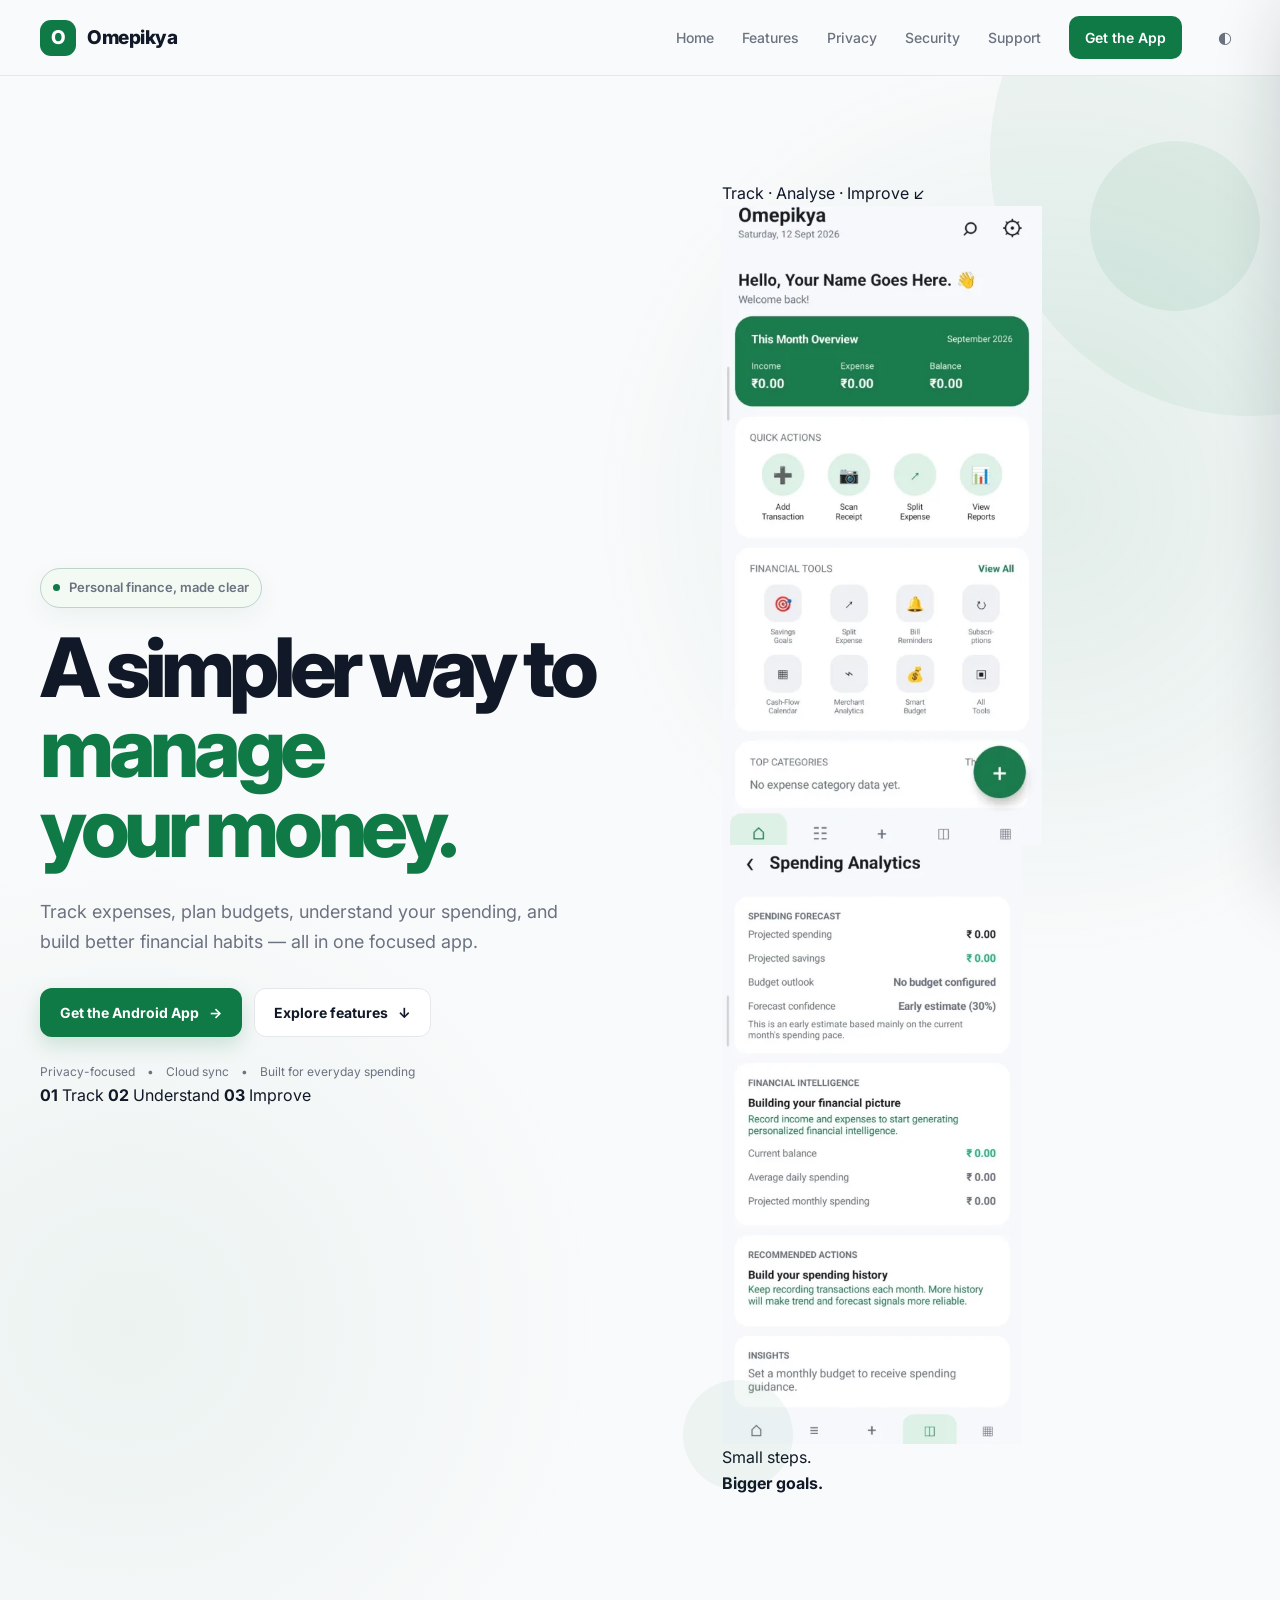
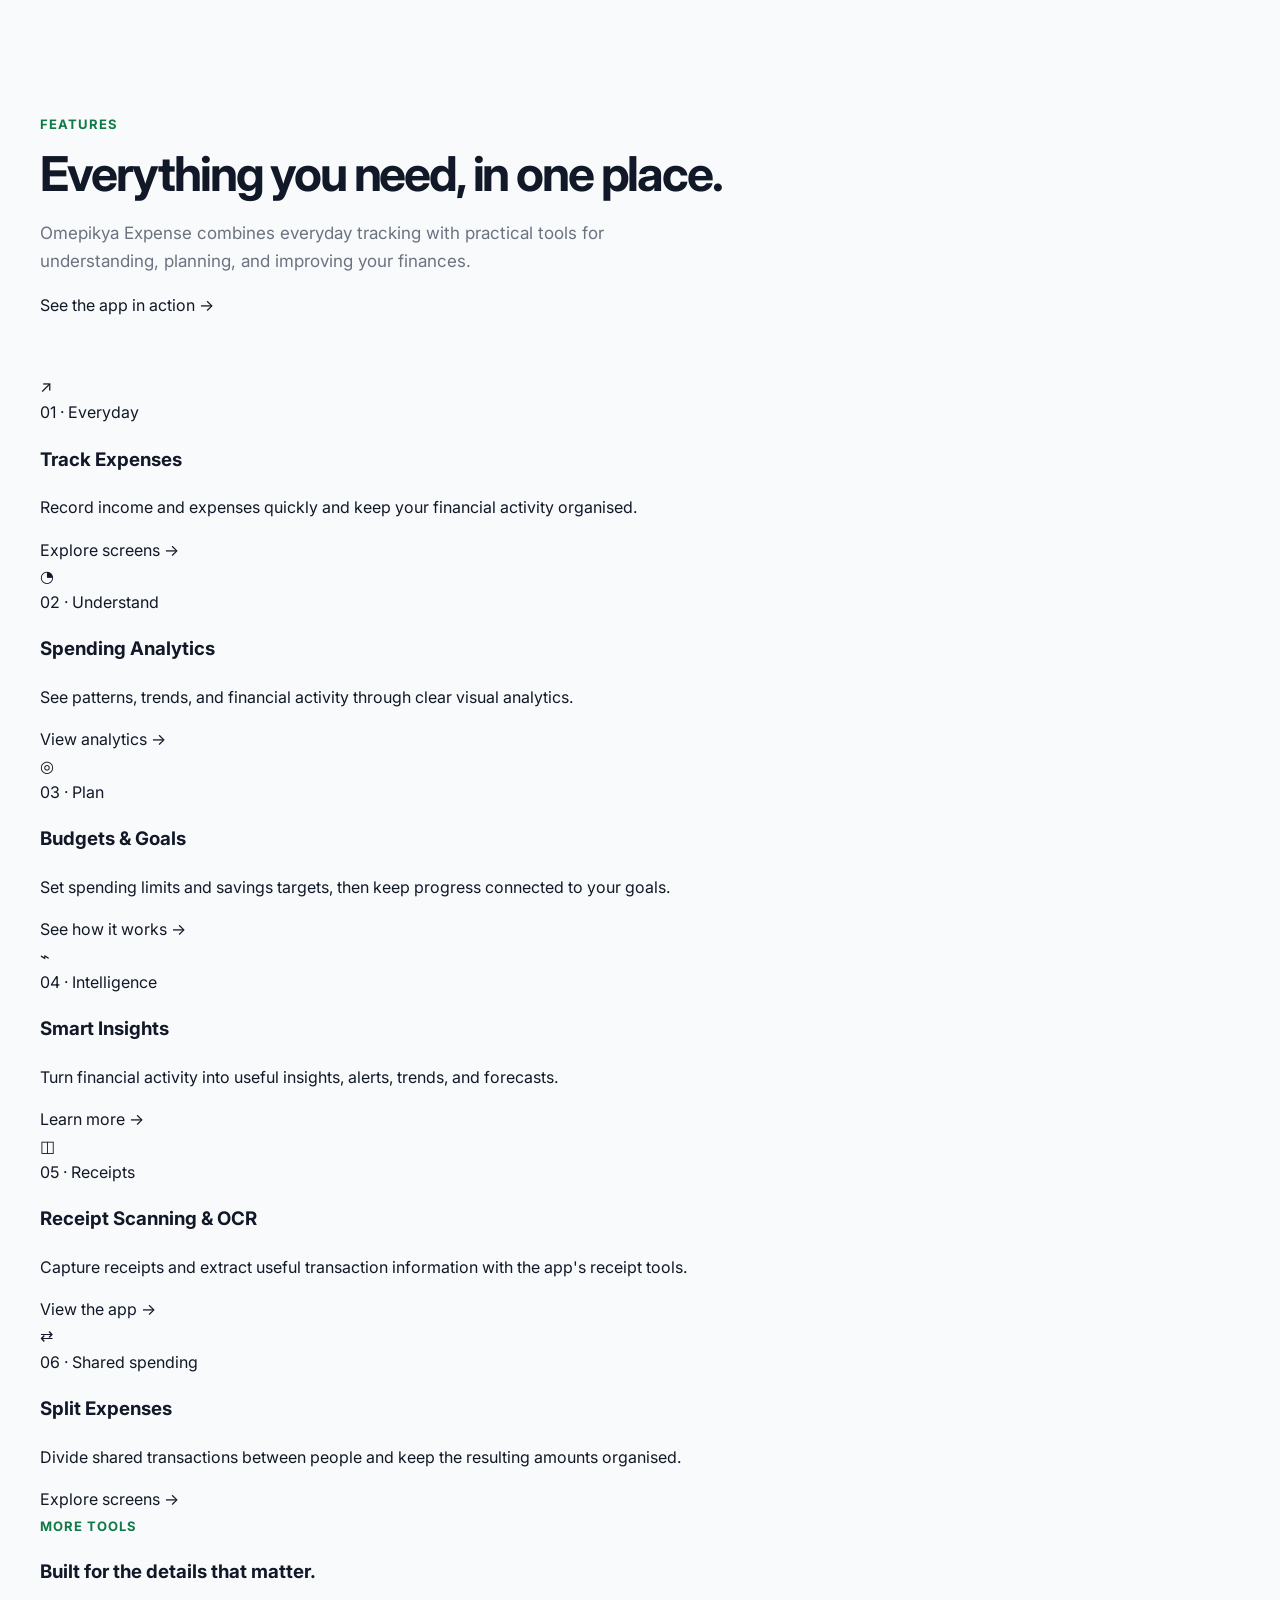
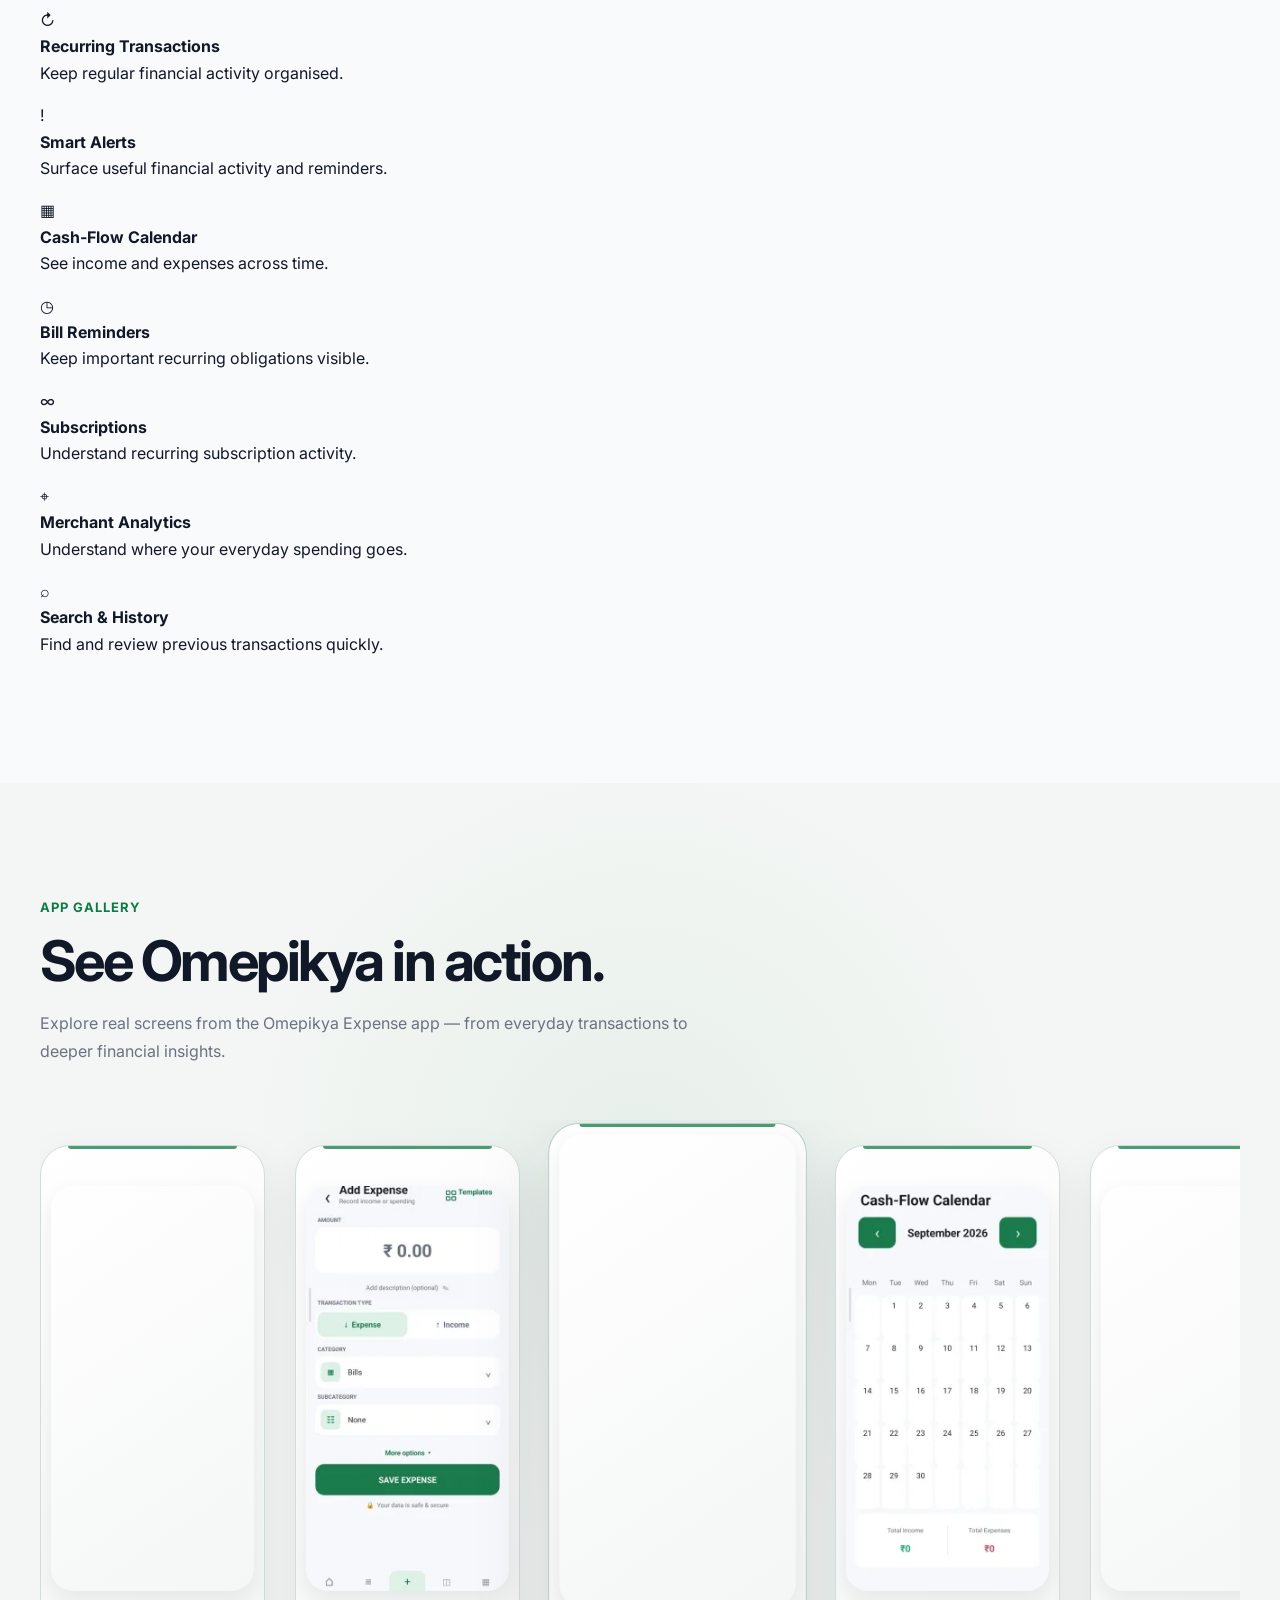
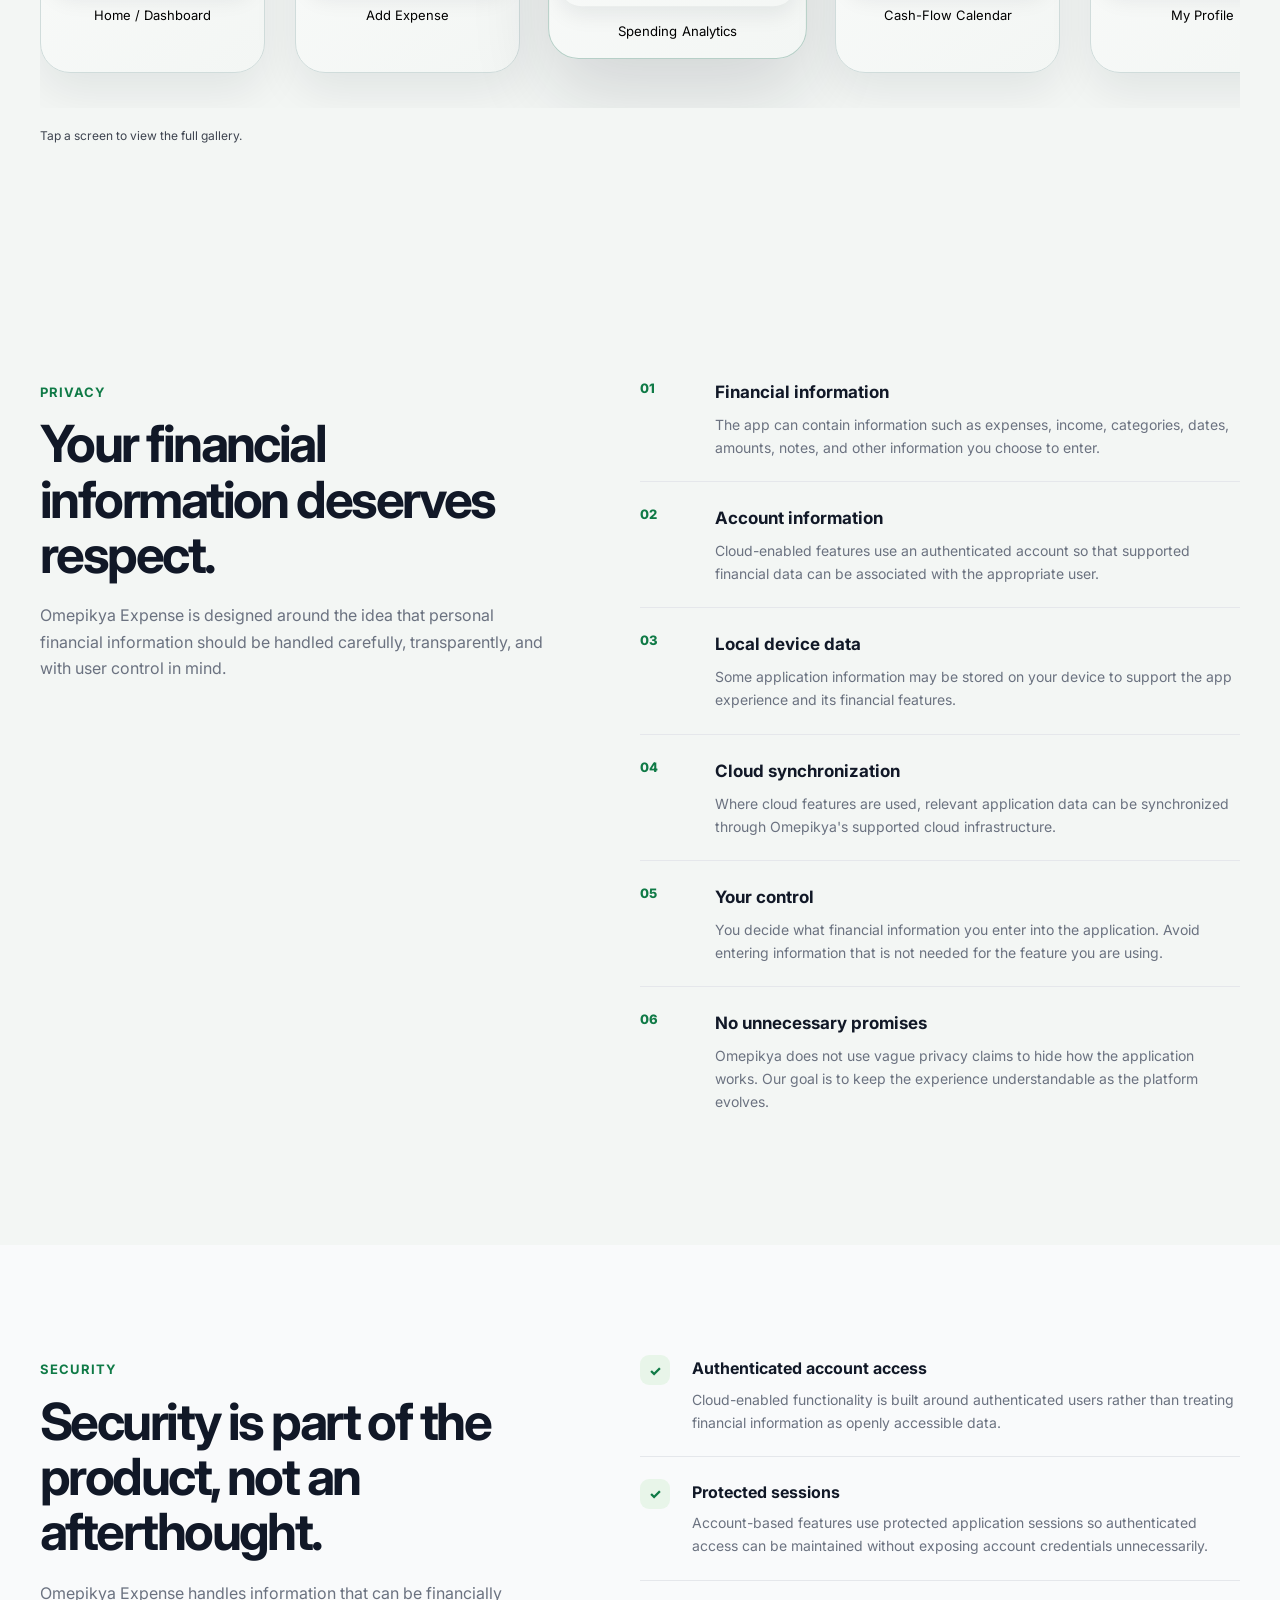
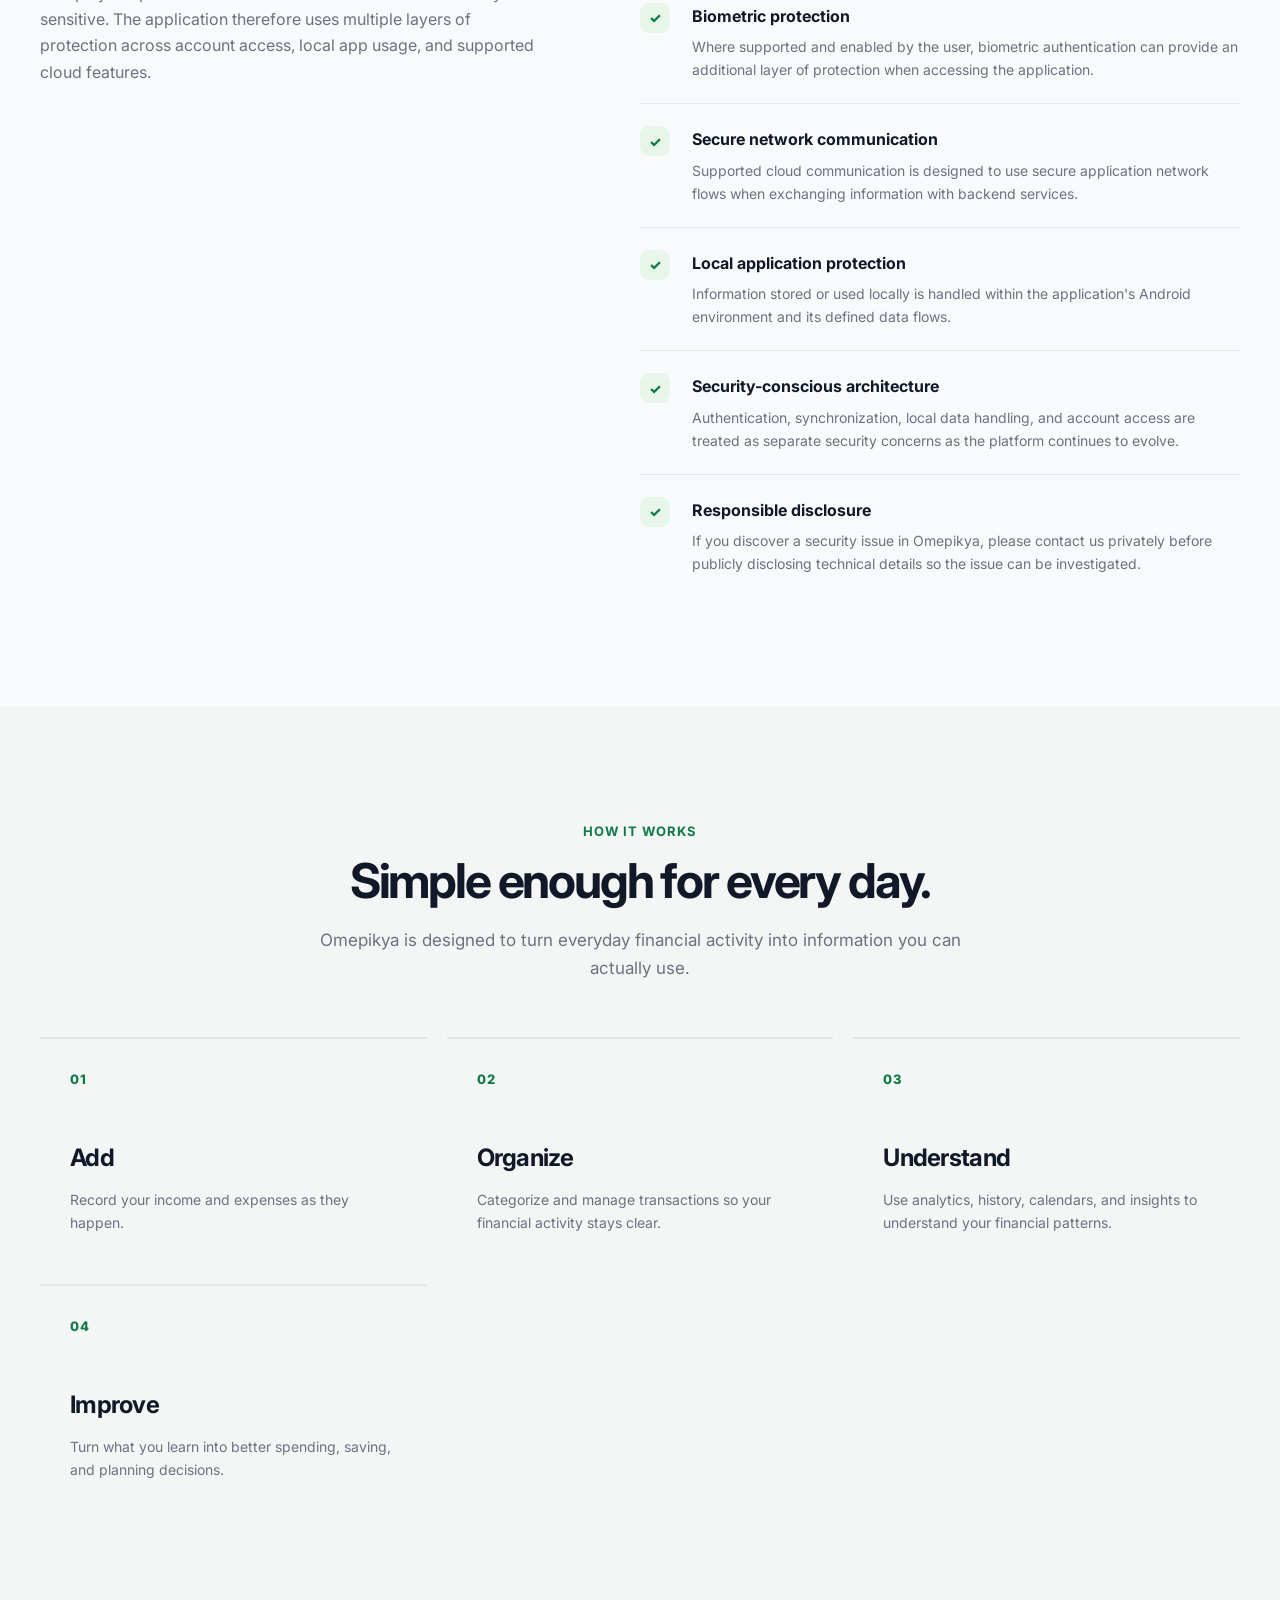
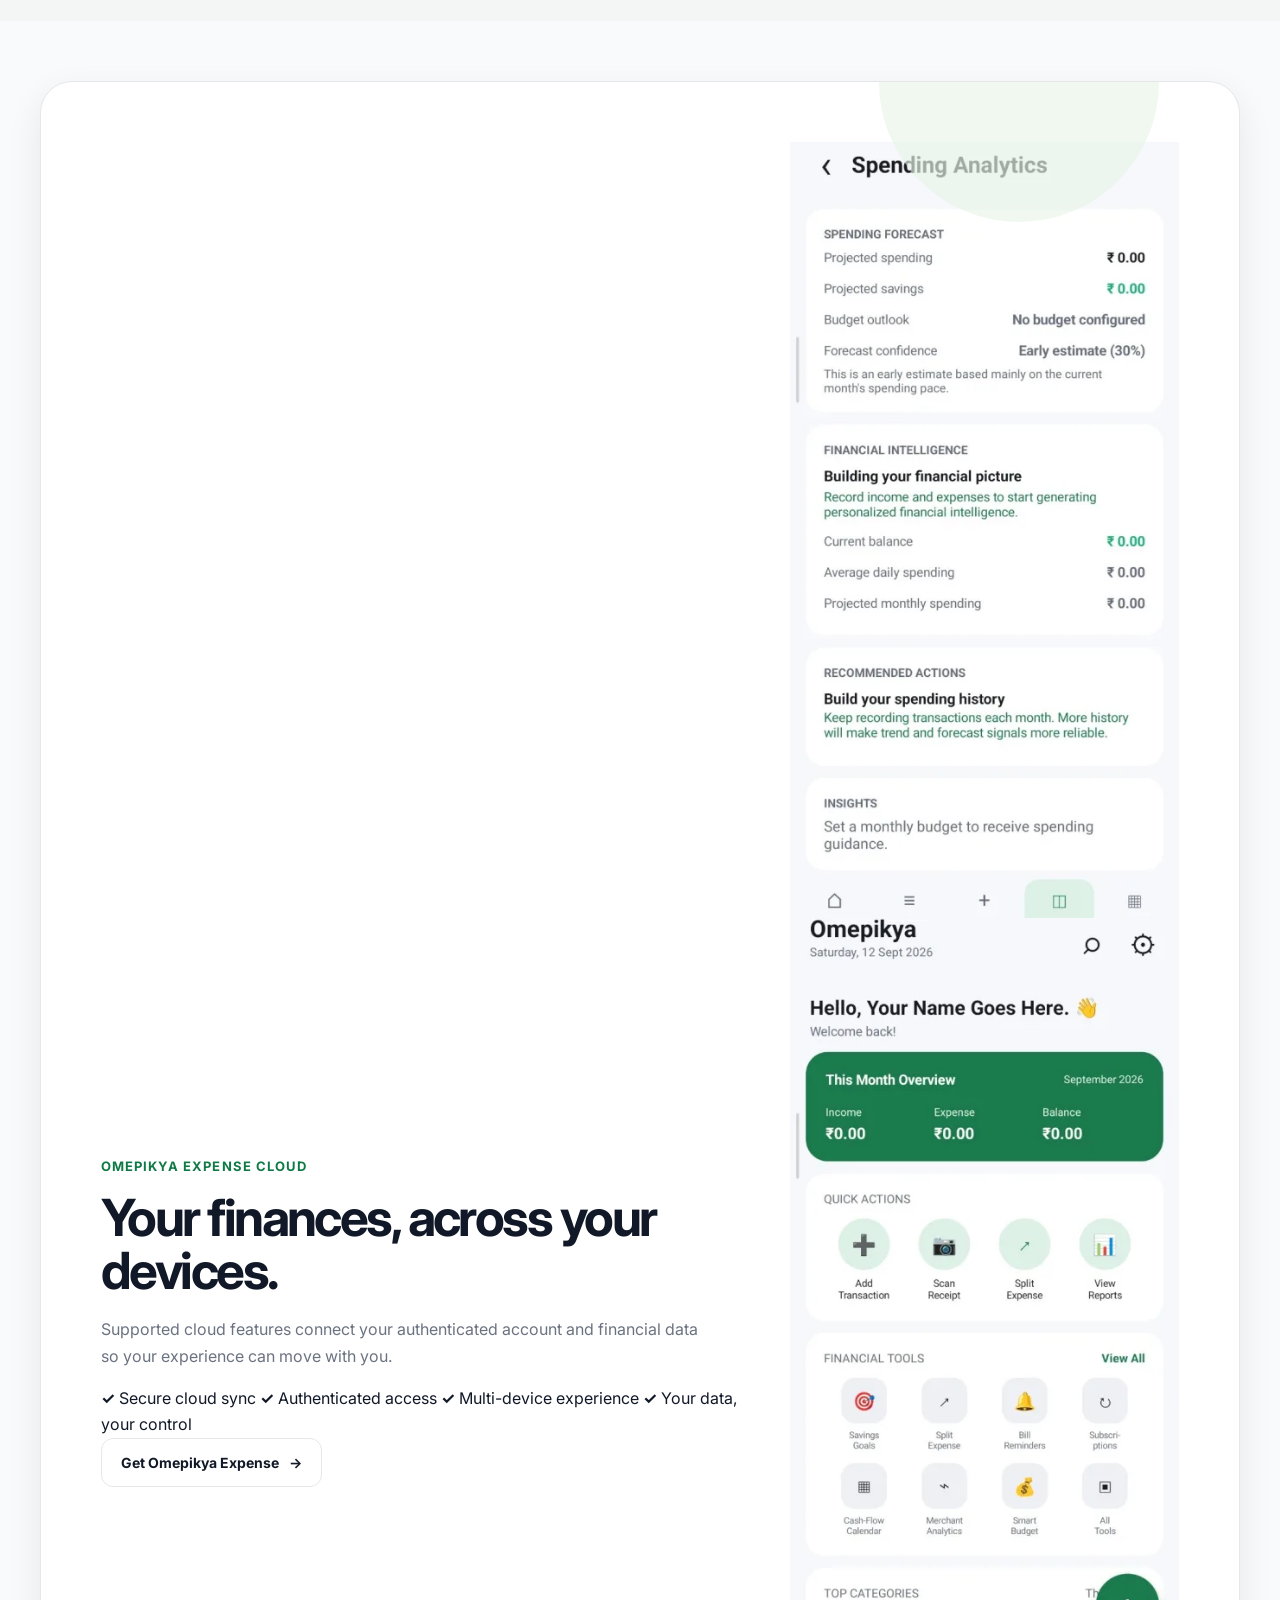
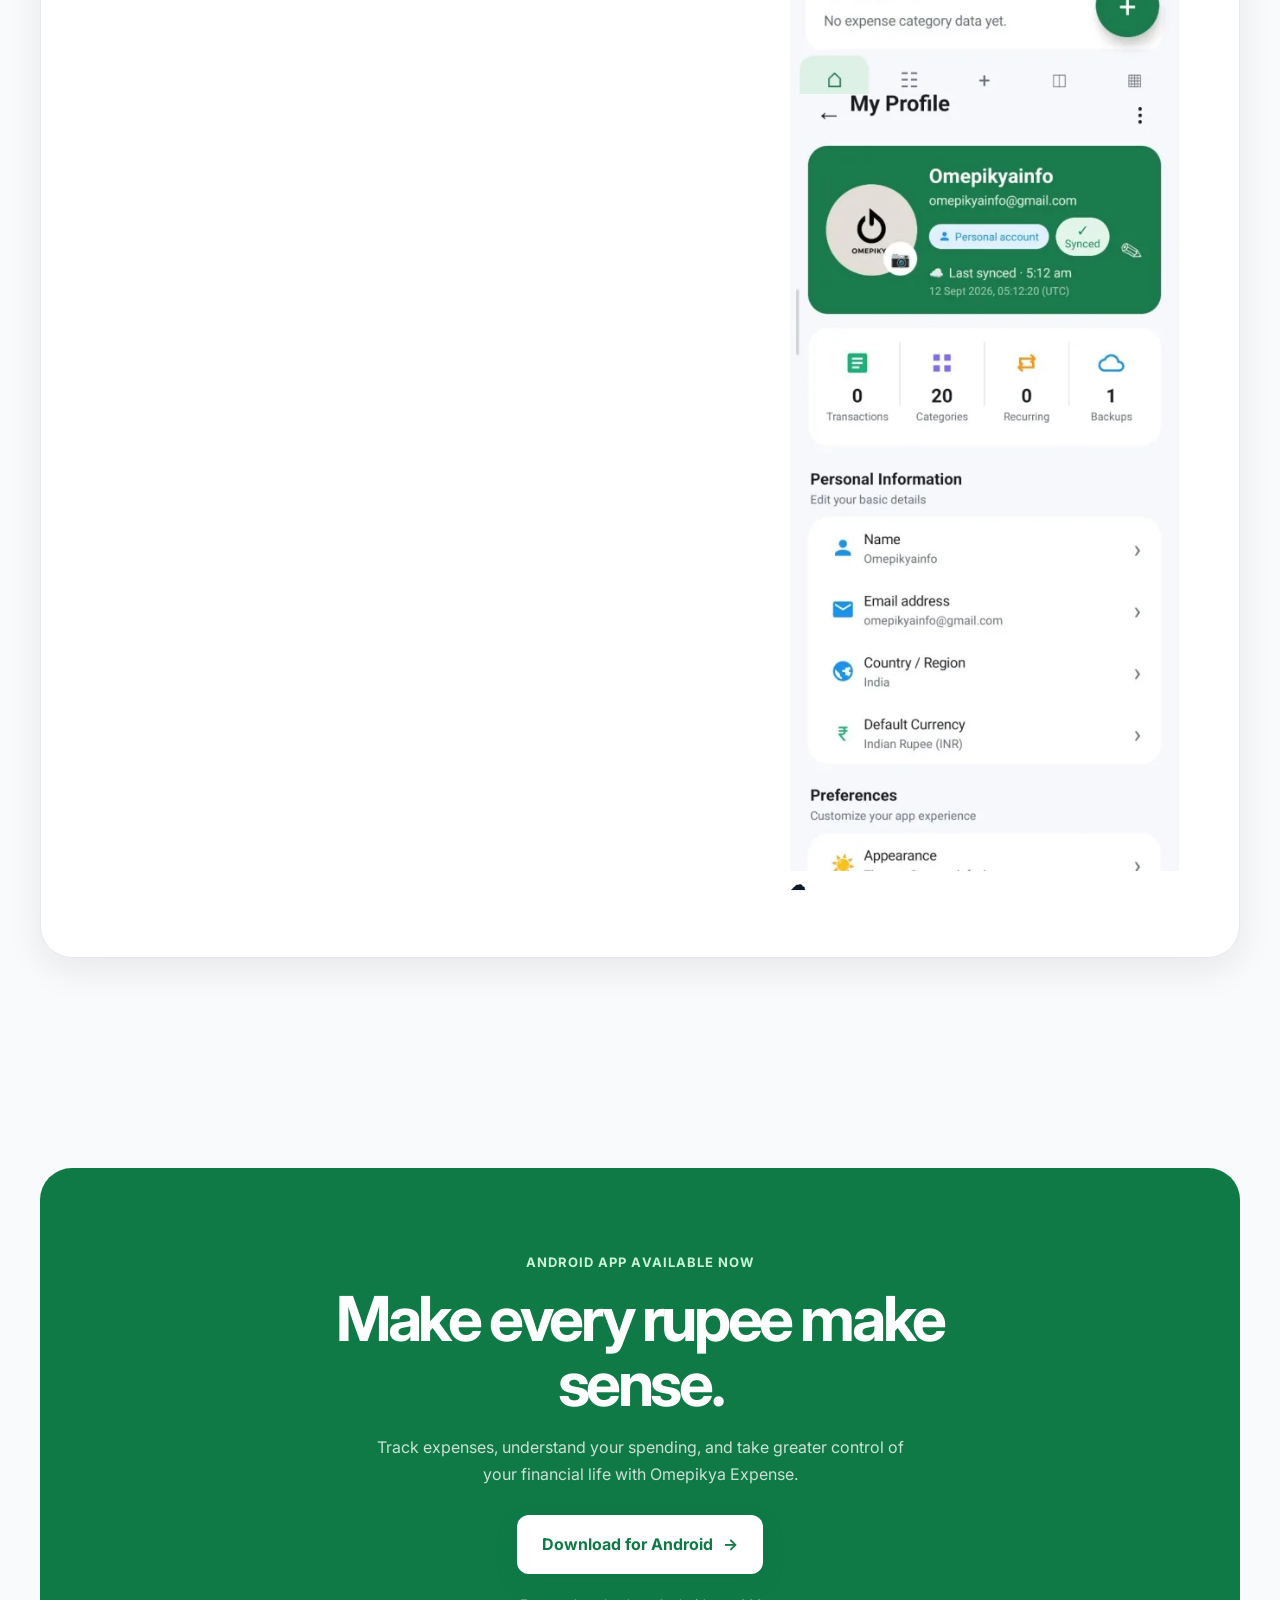
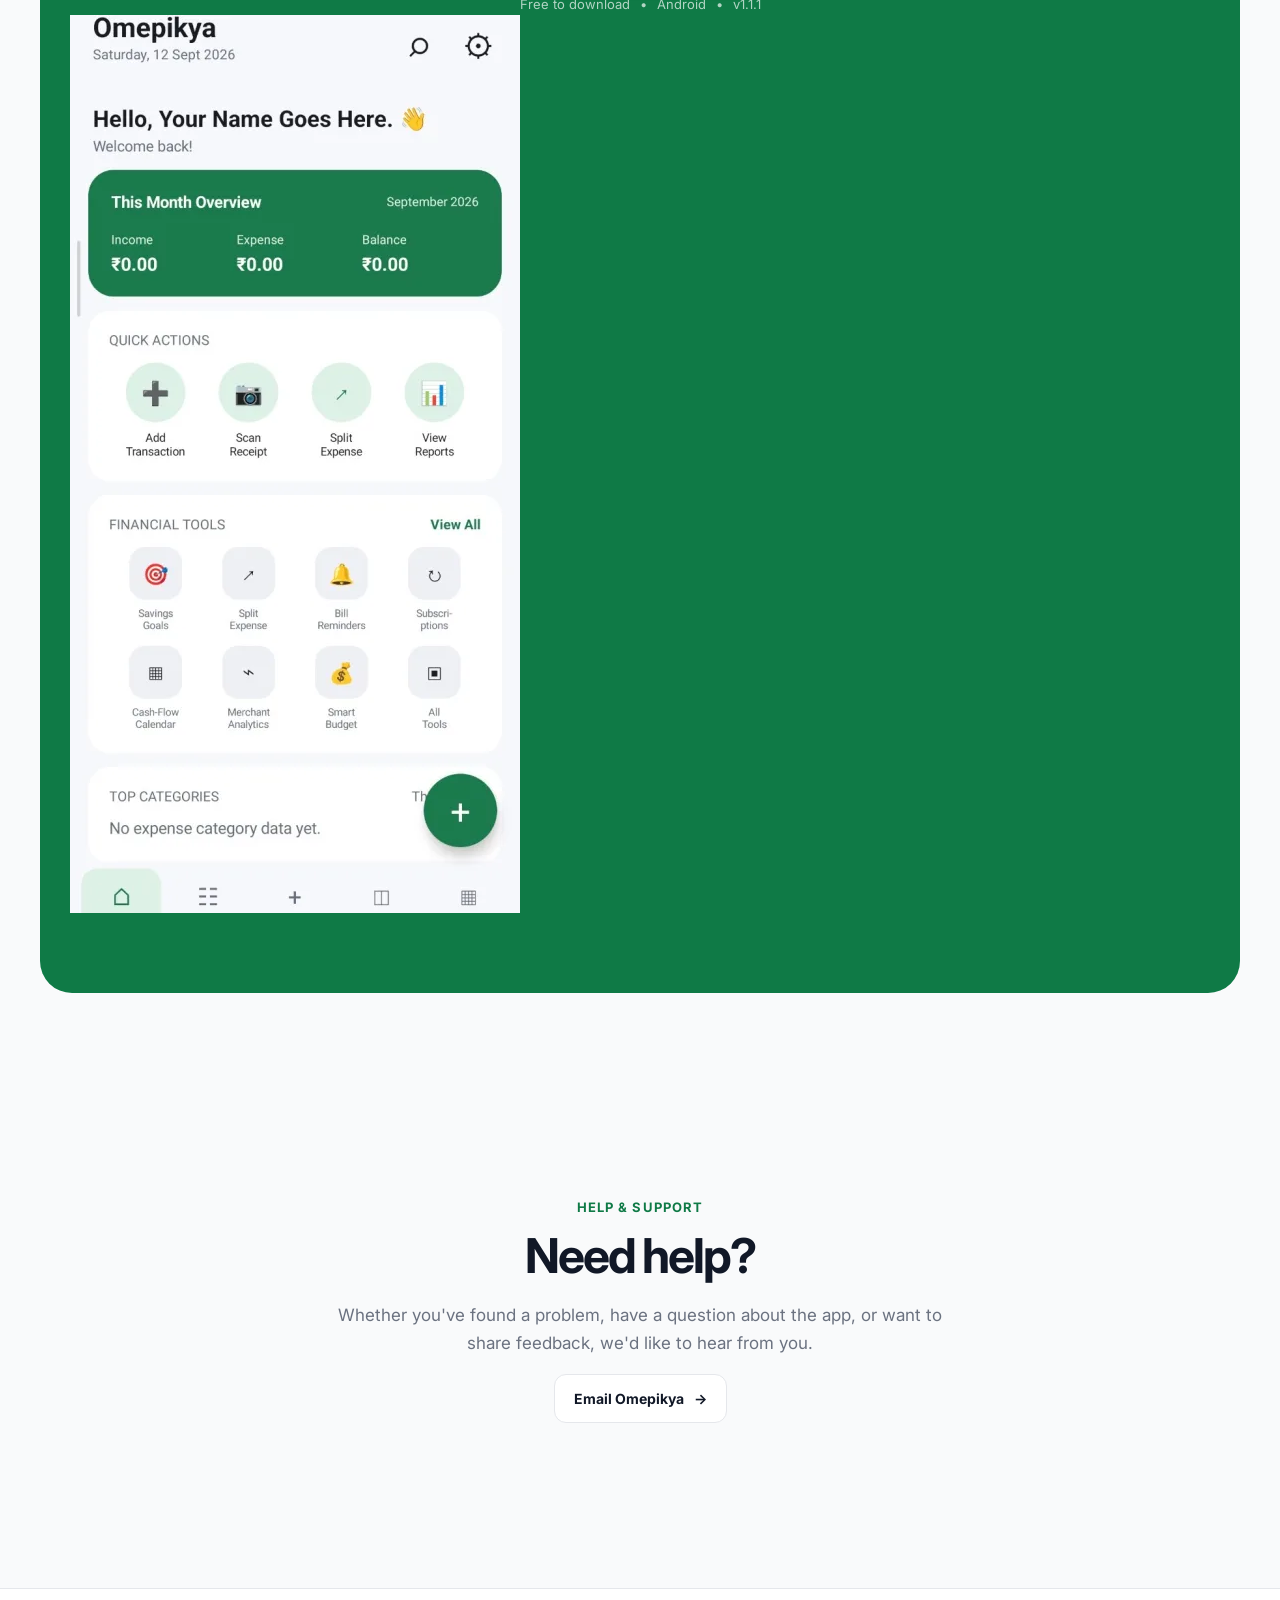
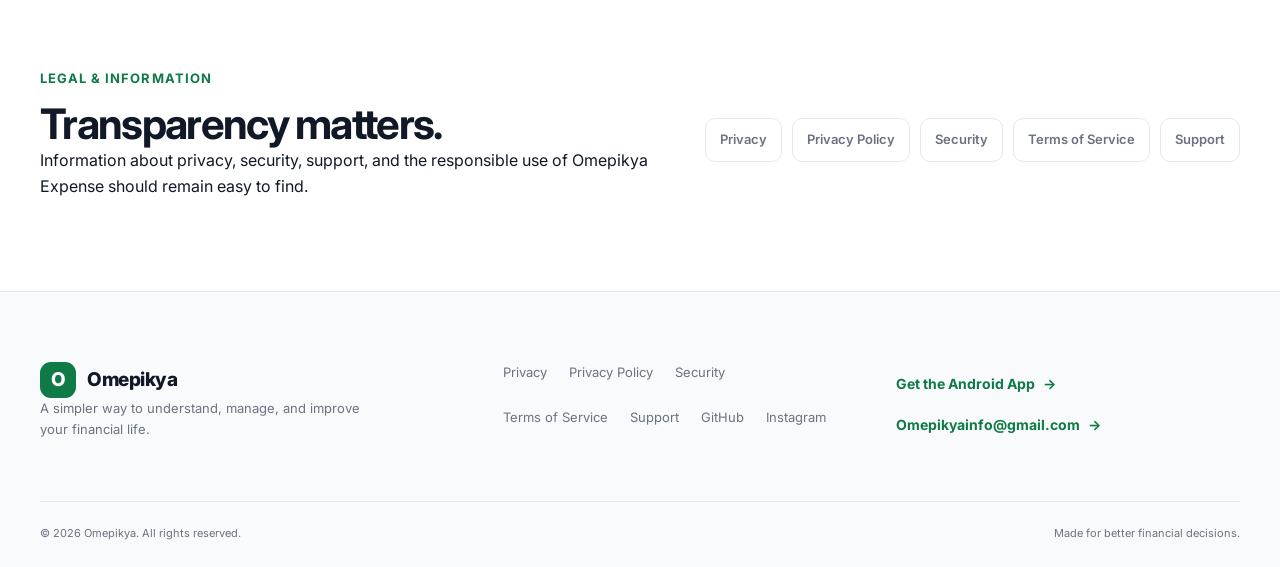
==== commit 87baad05: "Redesign homepage presentation with app-focused sections" ====
--- a/index.html
+++ b/index.html
@@ -140,7 +140,7 @@
 
   <link
     rel="stylesheet"
-    href="styles.css?v=20260919-1"
+    href="styles.css?v=20260919-2"
   >
 </head>
 
@@ -775,524 +775,175 @@
      HERO
 ========================================================= -->
 
-<section
-  id="home"
-  class="hero section"
->
-
+<section id="home" class="hero section">
   <div class="container hero-grid">
 
-
     <div class="hero-content">
-
       <div class="eyebrow">
-
         <span class="eyebrow-dot"></span>
-
         Personal finance, made clear
-
-      </div>
-
+      </div>
 
       <h1>
-
-        Your money.
-
-        <span>
-          Under control.
-        </span>
-
+        A simpler way to
+        <span>manage your money.</span>
       </h1>
 
-
       <p class="hero-description">
-
-        Omepikya Expense helps you track
-        expenses, understand your spending,
-        manage your financial goals, and make
-        better decisions with your money.
-
+        Track expenses, plan budgets, understand your spending,
+        and build better financial habits — all in one focused app.
       </p>
 
-
       <div class="hero-actions">
-
-        <a
-          href="https://github.com/Omepikya/OmepikyaExpense/releases/download/v1.1.1/app-release.apk"
-          class="btn btn-primary"
-        >
-
-          Get the Android App
-
-          <span>→</span>
-
+        <a href="https://github.com/Omepikya/OmepikyaExpense/releases/download/v1.1.1/app-release.apk"
+           class="btn btn-primary">
+          Get the Android App <span>→</span>
         </a>
-
-
-        <a
-          href="#features"
-          class="btn btn-secondary"
-        >
-
-          Explore features
-
-          <span>↓</span>
-
+        <a href="#features" class="btn btn-secondary">
+          Explore features <span>↓</span>
         </a>
-
-      </div>
-
+      </div>
 
       <div class="hero-meta">
-
-        <span>
-          Privacy-focused
-        </span>
-
+        <span>Privacy-focused</span>
         <span>•</span>
-
-        <span>
-          Cloud sync
-        </span>
-
+        <span>Cloud sync</span>
         <span>•</span>
-
-        <span>
-          Built for everyday spending
-        </span>
-
-      </div>
-
-    </div>
-
-
-
-    <!-- DASHBOARD -->
-
-    <div class="hero-visual">
-
-      <div class="dashboard-window">
-
-
-        <div class="dashboard-top">
-
-          <div>
-
-            <span class="dashboard-label">
-              This month
-            </span>
-
-            <strong>
-              ₹24,860
-            </strong>
-
-          </div>
-
-
-          <span class="dashboard-change">
-            ↓ 12.4%
-          </span>
-
-        </div>
-
-
-
-        <div class="dashboard-stats">
-
-
-          <div class="dashboard-stat">
-
-            <span>
-              Income
-            </span>
-
-            <strong>
-              ₹48,200
-            </strong>
-
-          </div>
-
-
-          <div class="dashboard-stat">
-
-            <span>
-              Expenses
-            </span>
-
-            <strong>
-              ₹24,860
-            </strong>
-
-          </div>
-
-
-          <div class="dashboard-stat">
-
-            <span>
-              Saved
-            </span>
-
-            <strong>
-              ₹23,340
-            </strong>
-
-          </div>
-
-
-        </div>
-
-
-
-        <div class="dashboard-list">
-
-
-          <div class="expense-row">
-
-            <div class="expense-icon">
-              G
-            </div>
-
-            <div class="expense-info">
-
-              <strong>
-                Groceries
-              </strong>
-
-              <span>
-                Today
-              </span>
-
-            </div>
-
-            <strong>
-              −₹3,450
-            </strong>
-
-          </div>
-
-
-
-          <div class="expense-row">
-
-            <div class="expense-icon">
-              S
-            </div>
-
-            <div class="expense-info">
-
-              <strong>
-                Salary
-              </strong>
-
-              <span>
-                This month
-              </span>
-
-            </div>
-
-            <strong class="income-value">
-              +₹48,200
-            </strong>
-
-          </div>
-
-
-        </div>
-
-      </div>
-
+        <span>Built for everyday spending</span>
+      </div>
+
+      <div class="hero-mini-points" aria-label="Key app capabilities">
+        <span><b>01</b> Track</span>
+        <span><b>02</b> Understand</span>
+        <span><b>03</b> Improve</span>
+      </div>
+    </div>
+
+    <div class="hero-visual hero-device-stage" aria-label="Omepikya Expense app preview">
+      <div class="hero-callout hero-callout-top">Track · Analyse · Improve <span>↙</span></div>
+
+      <div class="hero-device hero-device-main">
+        <div class="device-frame">
+          <picture>
+            <source type="image/webp"
+              srcset="assets/app-gallery/app-home-450.webp 450w, assets/app-gallery/app-home-900.webp 900w"
+              sizes="(max-width: 900px) 58vw, 320px">
+            <img src="assets/app-gallery/app-home.jpg"
+                 alt="Omepikya Expense Home dashboard"
+                 loading="eager" decoding="async">
+          </picture>
+        </div>
+      </div>
+
+      <div class="hero-device hero-device-secondary">
+        <div class="device-frame">
+          <picture>
+            <source type="image/webp"
+              srcset="assets/app-gallery/app-analytics-450.webp 450w, assets/app-gallery/app-analytics-900.webp 900w"
+              sizes="(max-width: 900px) 52vw, 300px">
+            <img src="assets/app-gallery/app-analytics.jpg"
+                 alt="Omepikya Expense Spending Analytics"
+                 loading="eager" decoding="async">
+          </picture>
+        </div>
+      </div>
+
+      <div class="hero-callout hero-callout-bottom">Small steps.<br><strong>Bigger goals.</strong></div>
     </div>
 
   </div>
-
 </section>
-
-
 
 <!-- =========================================================
      FEATURES
 ========================================================= -->
 
-<section
-  id="features"
-  class="section"
->
-
+<section id="features" class="section features-section">
   <div class="container">
 
-
-    <div class="section-heading">
-
-      <span class="section-eyebrow">
-        Features
-      </span>
-
-
-      <h2>
-        More than an expense tracker.
-      </h2>
-
-
-      <p>
-        Omepikya Expense brings everyday
-        expense tracking together with tools
-        that help you understand and improve
-        your financial life.
-      </p>
-
-    </div>
-
-
-
-    <div class="feature-grid">
-
-
-      <article class="feature-card">
-
-        <div class="feature-number">
-          01
-        </div>
-
-        <h3>
-          Expense &amp; Income Tracking
-        </h3>
-
+    <div class="section-heading feature-heading-row">
+      <div>
+        <span class="section-eyebrow">Features</span>
+        <h2>Everything you need, in one place.</h2>
         <p>
-          Record everyday expenses and income
-          and keep your financial activity
-          organized in one place.
+          Omepikya Expense combines everyday tracking with practical
+          tools for understanding, planning, and improving your finances.
         </p>
-
+      </div>
+      <a class="section-heading-link" href="#app-gallery">See the app in action <span>→</span></a>
+    </div>
+
+    <div class="feature-showcase-grid">
+
+      <article class="feature-primary-card feature-tone-green">
+        <div class="feature-icon">↗</div>
+        <span class="feature-card-kicker">01 · Everyday</span>
+        <h3>Track Expenses</h3>
+        <p>Record income and expenses quickly and keep your financial activity organised.</p>
+        <a href="#app-gallery">Explore screens <span>→</span></a>
       </article>
 
-
-
-      <article class="feature-card">
-
-        <div class="feature-number">
-          02
-        </div>
-
-        <h3>
-          Spending Analytics
-        </h3>
-
-        <p>
-          Explore your spending patterns and
-          financial information through clear
-          analytics and visual insights.
-        </p>
-
+      <article class="feature-primary-card feature-tone-blue">
+        <div class="feature-icon">◔</div>
+        <span class="feature-card-kicker">02 · Understand</span>
+        <h3>Spending Analytics</h3>
+        <p>See patterns, trends, and financial activity through clear visual analytics.</p>
+        <a href="#app-gallery">View analytics <span>→</span></a>
       </article>
 
-
-
-      <article class="feature-card">
-
-        <div class="feature-number">
-          03
-        </div>
-
-        <h3>
-          Budgets
-        </h3>
-
-        <p>
-          Set spending limits and keep an eye
-          on how your actual spending compares
-          with your financial plans.
-        </p>
-
+      <article class="feature-primary-card feature-tone-purple">
+        <div class="feature-icon">◎</div>
+        <span class="feature-card-kicker">03 · Plan</span>
+        <h3>Budgets &amp; Goals</h3>
+        <p>Set spending limits and savings targets, then keep progress connected to your goals.</p>
+        <a href="#cloud">See how it works <span>→</span></a>
       </article>
 
-
-
-      <article class="feature-card">
-
-        <div class="feature-number">
-          04
-        </div>
-
-        <h3>
-          Recurring Transactions
-        </h3>
-
-        <p>
-          Keep recurring financial commitments
-          organized so regular transactions are
-          easier to manage.
-        </p>
-
+      <article class="feature-primary-card feature-tone-orange">
+        <div class="feature-icon">⌁</div>
+        <span class="feature-card-kicker">04 · Intelligence</span>
+        <h3>Smart Insights</h3>
+        <p>Turn financial activity into useful insights, alerts, trends, and forecasts.</p>
+        <a href="#security">Learn more <span>→</span></a>
       </article>
 
-
-
-      <article class="feature-card">
-
-        <div class="feature-number">
-          05
-        </div>
-
-        <h3>
-          Smart Alerts
-        </h3>
-
-        <p>
-          Stay aware of important financial
-          activity with intelligent alerts designed
-          to bring useful information to your attention.
-        </p>
-
+      <article class="feature-primary-card feature-tone-pink">
+        <div class="feature-icon">◫</div>
+        <span class="feature-card-kicker">05 · Receipts</span>
+        <h3>Receipt Scanning &amp; OCR</h3>
+        <p>Capture receipts and extract useful transaction information with the app's receipt tools.</p>
+        <a href="#app-gallery">View the app <span>→</span></a>
       </article>
 
-
-
-      <article class="feature-card">
-
-        <div class="feature-number">
-          06
-        </div>
-
-        <h3>
-          Cash-Flow Calendar
-        </h3>
-
-        <p>
-          View financial activity across time
-          and understand how income and expenses
-          affect your upcoming cash flow.
-        </p>
-
+      <article class="feature-primary-card feature-tone-teal">
+        <div class="feature-icon">⇄</div>
+        <span class="feature-card-kicker">06 · Shared spending</span>
+        <h3>Split Expenses</h3>
+        <p>Divide shared transactions between people and keep the resulting amounts organised.</p>
+        <a href="#app-gallery">Explore screens <span>→</span></a>
       </article>
 
-
-
-      <article class="feature-card">
-
-        <div class="feature-number">
-          07
-        </div>
-
-        <h3>
-          Savings Goals
-        </h3>
-
-        <p>
-          Create savings targets and keep your
-          progress connected to the bigger financial
-          goals you want to achieve.
-        </p>
-
-      </article>
-
-
-
-      <article class="feature-card">
-
-        <div class="feature-number">
-          08
-        </div>
-
-        <h3>
-          Bill Reminders
-        </h3>
-
-        <p>
-          Keep important bills and payment
-          reminders visible so recurring obligations
-          are easier to stay on top of.
-        </p>
-
-      </article>
-
-
-
-      <article class="feature-card">
-
-        <div class="feature-number">
-          09
-        </div>
-
-        <h3>
-          Subscription Detection
-        </h3>
-
-        <p>
-          Identify recurring subscription activity
-          and get a clearer picture of services that
-          contribute to your regular spending.
-        </p>
-
-      </article>
-
-
-
-      <article class="feature-card">
-
-        <div class="feature-number">
-          10
-        </div>
-
-        <h3>
-          Merchant Analytics
-        </h3>
-
-        <p>
-          Understand where you spend across
-          merchants and identify patterns in your
-          everyday purchases.
-        </p>
-
-      </article>
-
-
-
-      <article class="feature-card">
-
-        <div class="feature-number">
-          11
-        </div>
-
-        <h3>
-          Split Expenses
-        </h3>
-
-        <p>
-          Keep shared expenses organized when
-          a transaction needs to be divided between
-          people.
-        </p>
-
-      </article>
-
-
-
-      <article class="feature-card">
-
-        <div class="feature-number">
-          12
-        </div>
-
-        <h3>
-          Search &amp; History
-        </h3>
-
-        <p>
-          Find previous transactions and review
-          your financial history when you need
-          a clearer picture of your spending.
-        </p>
-
-      </article>
-
-
+    </div>
+
+    <div class="feature-more">
+      <div class="feature-more-heading">
+        <span class="section-eyebrow">More tools</span>
+        <h3>Built for the details that matter.</h3>
+      </div>
+
+      <div class="feature-more-grid">
+        <div class="feature-more-item"><span>↻</span><div><strong>Recurring Transactions</strong><p>Keep regular financial activity organised.</p></div></div>
+        <div class="feature-more-item"><span>!</span><div><strong>Smart Alerts</strong><p>Surface useful financial activity and reminders.</p></div></div>
+        <div class="feature-more-item"><span>▦</span><div><strong>Cash-Flow Calendar</strong><p>See income and expenses across time.</p></div></div>
+        <div class="feature-more-item"><span>◷</span><div><strong>Bill Reminders</strong><p>Keep important recurring obligations visible.</p></div></div>
+        <div class="feature-more-item"><span>∞</span><div><strong>Subscriptions</strong><p>Understand recurring subscription activity.</p></div></div>
+        <div class="feature-more-item"><span>⌖</span><div><strong>Merchant Analytics</strong><p>Understand where your everyday spending goes.</p></div></div>
+        <div class="feature-more-item"><span>⌕</span><div><strong>Search &amp; History</strong><p>Find and review previous transactions quickly.</p></div></div>
+      </div>
     </div>
 
   </div>
-
 </section>
-
-
 
 <!-- =========================================================
      PRIVACY
@@ -1840,146 +1491,81 @@
      EXPENSE CLOUD
 ========================================================= -->
 
-<section
-  id="cloud"
-  class="section cloud-section"
->
-
+<section id="cloud" class="section cloud-section">
   <div class="container">
-
-
-    <div class="cloud-card">
-
+    <div class="cloud-card cloud-card-enhanced">
 
       <div class="cloud-content">
-
-        <span class="section-eyebrow">
-          Omepikya Expense Cloud
-        </span>
-
-
-        <h2>
-          Your finances,
-          connected.
-        </h2>
-
-
+        <span class="section-eyebrow">Omepikya Expense Cloud</span>
+        <h2>Your finances, across your devices.</h2>
         <p>
-          Omepikya Expense Cloud provides the
-          foundation for authenticated, connected
-          financial experiences and supported data
-          synchronization.
+          Supported cloud features connect your authenticated account
+          and financial data so your experience can move with you.
         </p>
 
-
-        <p>
-          Cloud functionality is designed to work
-          alongside the mobile application while
-          keeping account access and data flows
-          structured around authenticated users.
-        </p>
-
-
-        <a
-          href="https://github.com/Omepikya/OmepikyaExpense/releases/download/v1.1.1/app-release.apk"
-          class="text-link"
-        >
-
-          Get Omepikya Expense
-
-          <span>→</span>
-
+        <div class="cloud-points">
+          <span><b>✓</b> Secure cloud sync</span>
+          <span><b>✓</b> Authenticated access</span>
+          <span><b>✓</b> Multi-device experience</span>
+          <span><b>✓</b> Your data, your control</span>
+        </div>
+
+        <a href="https://github.com/Omepikya/OmepikyaExpense/releases/download/v1.1.1/app-release.apk"
+           class="btn btn-secondary">
+          Get Omepikya Expense <span>→</span>
         </a>
-
-      </div>
-
-
-      <div class="cloud-mark">
-        O
-      </div>
-
-
-    </div>
-
+      </div>
+
+      <div class="cloud-device-stage" aria-label="Omepikya Expense across devices">
+        <div class="cloud-device cloud-device-back">
+          <img src="assets/app-gallery/app-analytics-450.webp" alt="Omepikya Expense analytics" loading="lazy" decoding="async">
+        </div>
+        <div class="cloud-device cloud-device-main">
+          <img src="assets/app-gallery/app-home-450.webp" alt="Omepikya Expense dashboard" loading="lazy" decoding="async">
+        </div>
+        <div class="cloud-device cloud-device-front">
+          <img src="assets/app-gallery/app-profile-450.webp" alt="Omepikya Expense profile" loading="lazy" decoding="async">
+        </div>
+        <div class="cloud-orbit">☁</div>
+      </div>
+
+    </div>
   </div>
-
 </section>
-
-
 
 <!-- =========================================================
      DOWNLOAD
 ========================================================= -->
 
-<section
-  id="download"
-  class="section cta-section"
->
-
+<section id="download" class="section cta-section">
   <div class="container">
-
-
-    <div class="cta-card">
-
-
-      <span class="section-eyebrow">
-        Android app available now
-      </span>
-
-
-      <h2>
-        Make every rupee
-        make sense.
-      </h2>
-
-
-      <p>
-        Track your expenses, understand your
-        spending, and take greater control of
-        your financial life with Omepikya Expense.
-      </p>
-
-
-      <a
-        href="https://github.com/Omepikya/OmepikyaExpense/releases/download/v1.1.1/app-release.apk"
-        class="btn btn-primary btn-large"
-      >
-
-        Download for Android
-
-        <span>→</span>
-
-      </a>
-
-
-      <div class="download-note">
-
-        <span>
-          Free to download
-        </span>
-
-        <span>•</span>
-
-        <span>
-          Android
-        </span>
-
-        <span>•</span>
-
-        <span>
-          v1.1.1
-        </span>
-
-      </div>
-
-
-    </div>
-
+    <div class="cta-card cta-card-enhanced">
+
+      <div class="cta-copy">
+        <span class="section-eyebrow">Android app available now</span>
+        <h2>Make every rupee make sense.</h2>
+        <p>
+          Track expenses, understand your spending, and take greater
+          control of your financial life with Omepikya Expense.
+        </p>
+        <a href="https://github.com/Omepikya/OmepikyaExpense/releases/download/v1.1.1/app-release.apk"
+           class="btn btn-primary btn-large">
+          Download for Android <span>→</span>
+        </a>
+        <div class="download-note">
+          <span>Free to download</span><span>•</span><span>Android</span><span>•</span><span>v1.1.1</span>
+        </div>
+      </div>
+
+      <div class="cta-device">
+        <div class="device-frame">
+          <img src="assets/app-gallery/app-home-450.webp" alt="Omepikya Expense app dashboard" loading="lazy" decoding="async">
+        </div>
+      </div>
+
+    </div>
   </div>
-
 </section>
-
-
 
 <!-- =========================================================
      SUPPORT
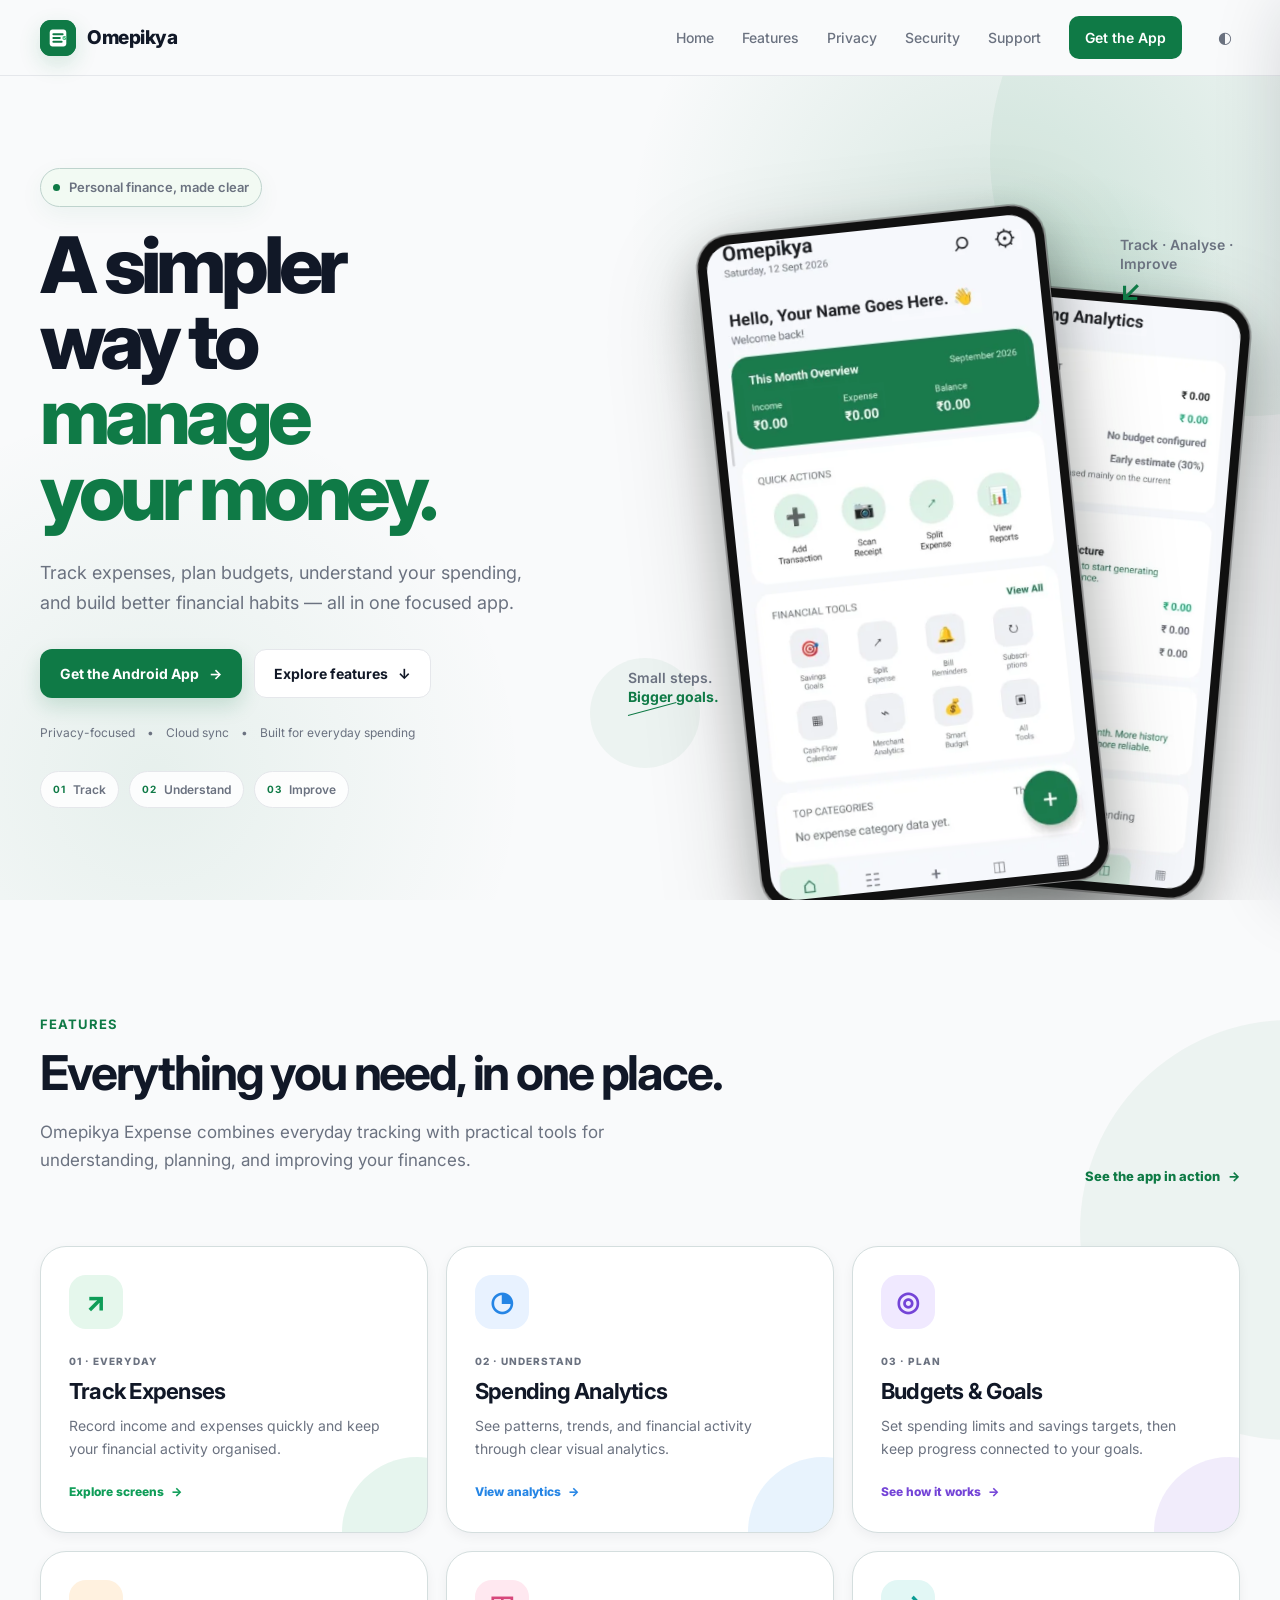
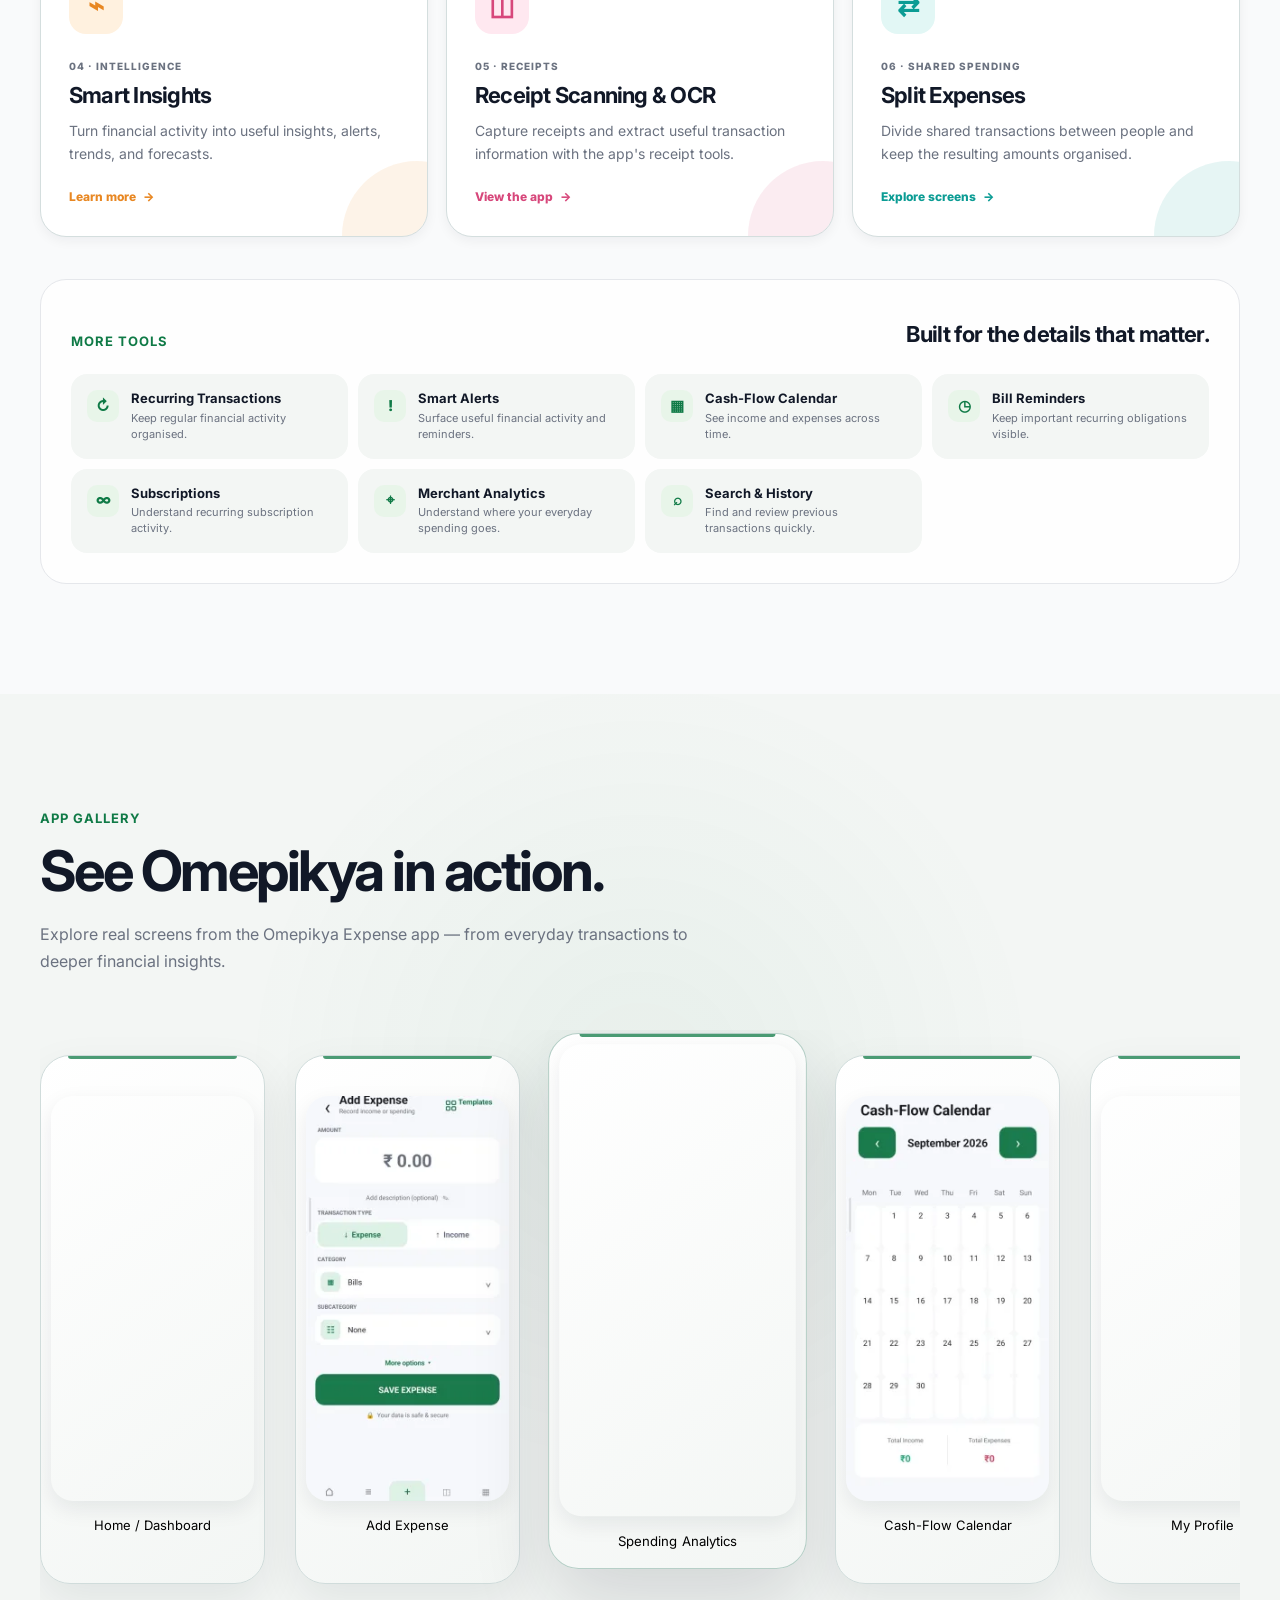
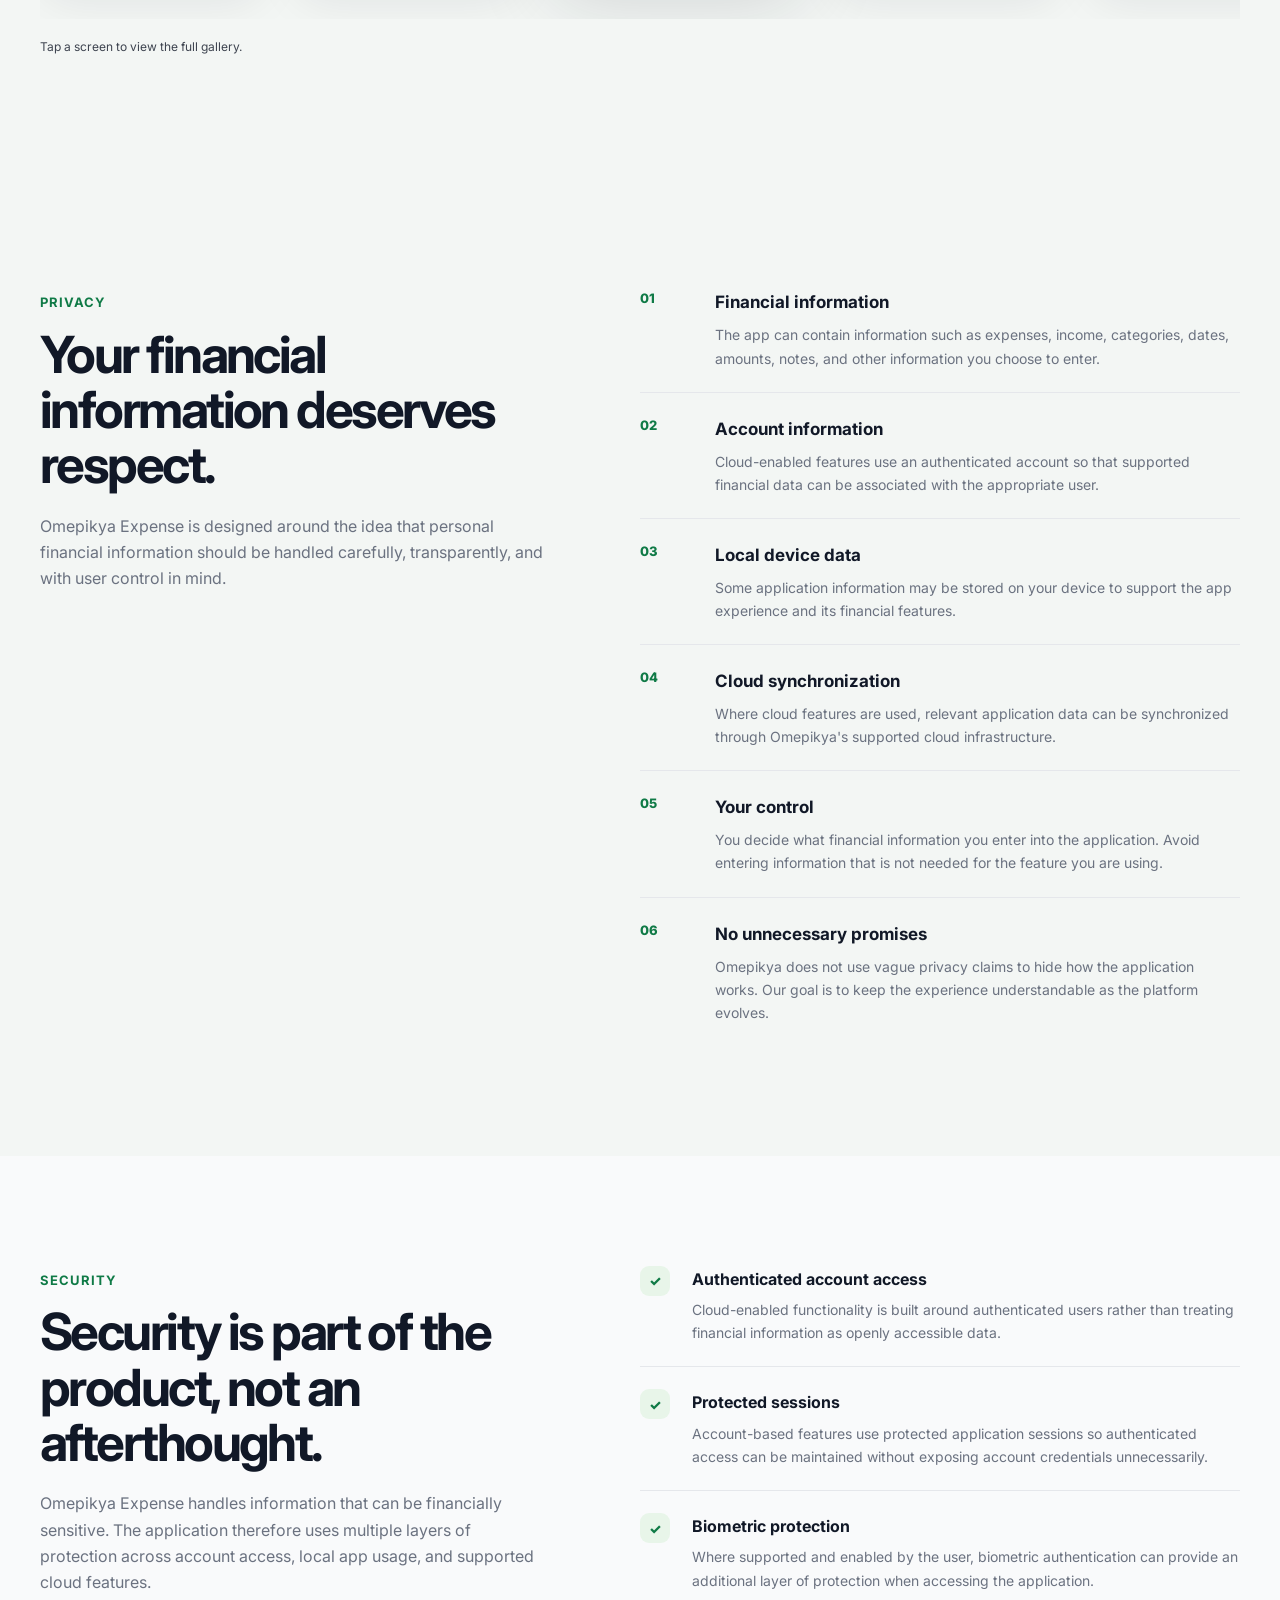
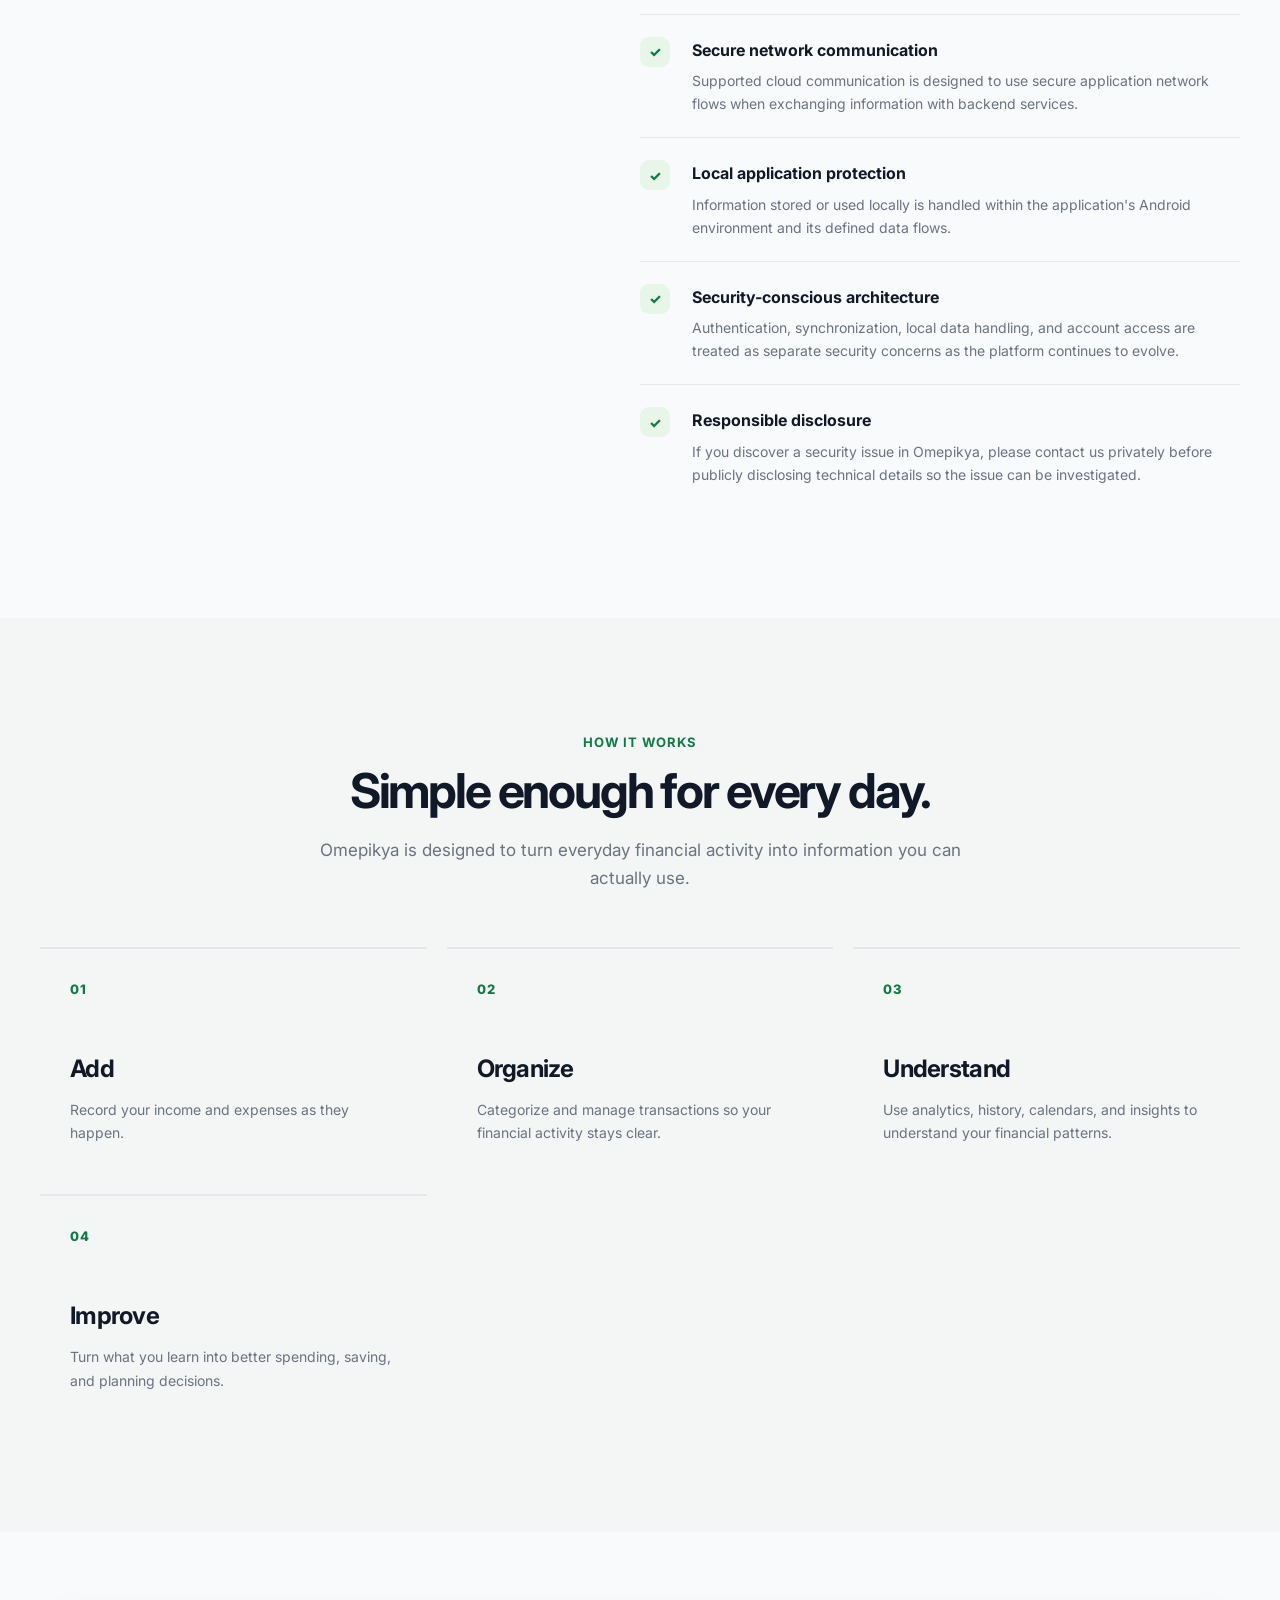
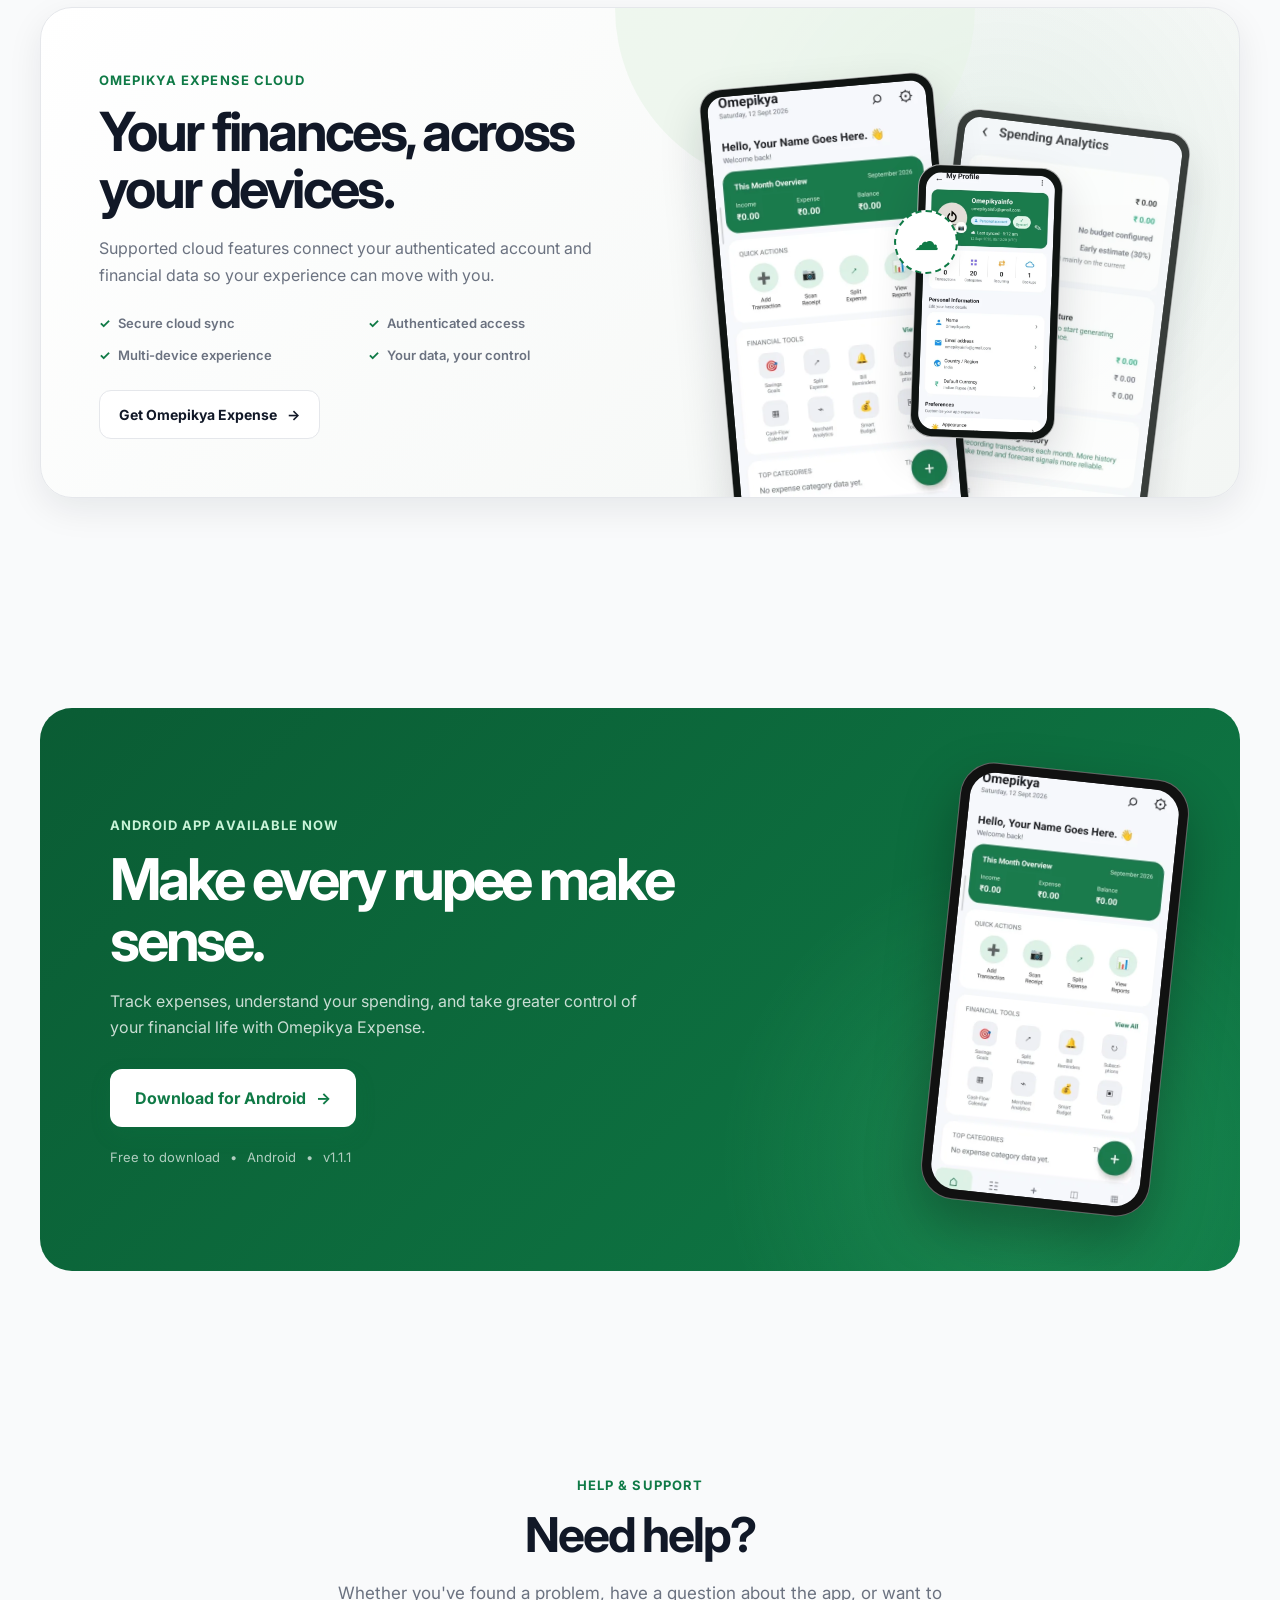
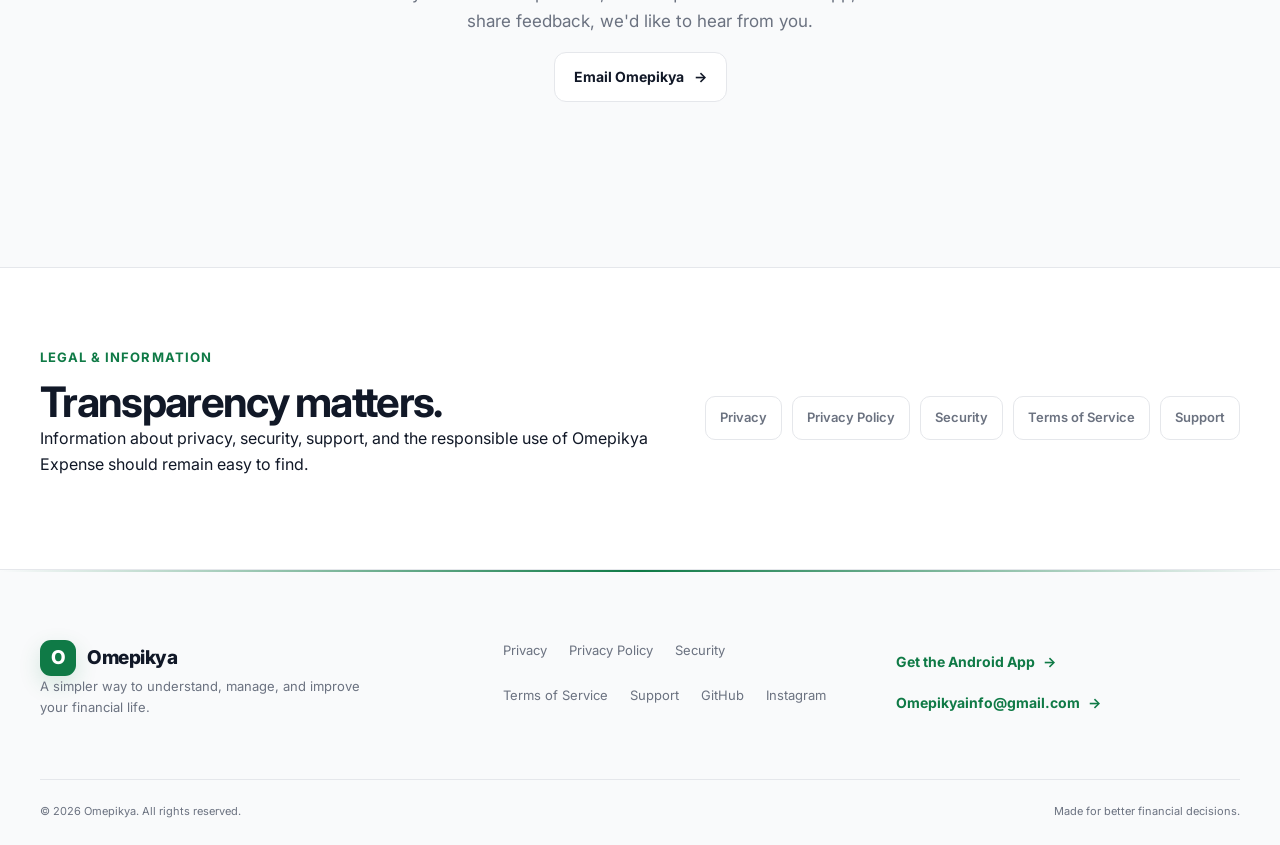
==== commit 162a6094: "Use Omepikya brand icon in homepage header and footer" ====
--- a/index.html
+++ b/index.html
@@ -165,7 +165,7 @@
     >
 
       <span class="brand-mark">
-        O
+        <img src="assets/omepikya-icon.svg" alt="" aria-hidden="true">
       </span>
 
       <span class="brand-name">
--- a/styles.css
+++ b/styles.css
@@ -149,3 +149,176 @@
   }
 }
 
+
+
+/* =========================================================
+   HOMEPAGE PRESENTATION POLISH
+   Real app screenshots + premium responsive composition
+========================================================= */
+
+.brand-mark{overflow:hidden;box-shadow:0 8px 22px rgba(15,122,70,.16)}
+.brand-mark img{width:100%;height:100%;display:block;object-fit:cover}
+
+.hero{background:
+  radial-gradient(circle at 78% 20%,color-mix(in srgb,var(--primary) 14%,transparent),transparent 31%),
+  radial-gradient(circle at 12% 85%,color-mix(in srgb,var(--primary) 8%,transparent),transparent 28%),
+  var(--bg-body)}
+.hero-grid{grid-template-columns:minmax(0,.9fr) minmax(0,1.1fr);gap:clamp(35px,5vw,80px)}
+.hero-content{max-width:610px}
+.hero h1{font-size:clamp(48px,6.3vw,78px);line-height:.97}
+.hero-description{max-width:580px;font-size:18px}
+.hero-mini-points{display:flex;flex-wrap:wrap;gap:10px;margin-top:28px}
+.hero-mini-points span{display:inline-flex;align-items:center;gap:8px;padding:8px 12px;border:1px solid var(--border);border-radius:999px;background:color-mix(in srgb,var(--bg-card) 88%,transparent);color:var(--text-muted);font-size:12px;font-weight:600}
+.hero-mini-points b{color:var(--primary);font-size:10px;letter-spacing:.05em}
+
+.hero-device-stage{min-height:600px;padding:0;display:flex;align-items:center;justify-content:center;position:relative;isolation:isolate}
+.hero-device-stage::before{content:"";position:absolute;width:390px;height:390px;border-radius:50%;background:radial-gradient(circle,color-mix(in srgb,var(--primary) 15%,transparent),transparent 68%);z-index:-1}
+.hero-device{position:absolute;filter:drop-shadow(0 30px 45px rgba(8,20,14,.22))}
+.device-frame{padding:9px;border:1px solid rgba(255,255,255,.5);border-radius:34px;background:#111;box-shadow:0 0 0 1px rgba(0,0,0,.25),0 20px 50px rgba(0,0,0,.2);overflow:hidden}
+.device-frame img{display:block;width:100%;height:auto;border-radius:26px}
+.hero-device-main{width:min(350px,42vw);right:26%;top:5%;z-index:3;transform:rotate(-6deg)}
+.hero-device-secondary{width:min(310px,37vw);right:2%;top:17%;z-index:2;transform:rotate(5deg)}
+.hero-callout{position:absolute;color:var(--text-muted);font-size:14px;font-weight:600;line-height:1.35;z-index:4}
+.hero-callout span{display:block;color:var(--primary);font-size:30px;line-height:1}
+.hero-callout-top{right:0;top:8%;max-width:120px;text-align:left}
+.hero-callout-bottom{left:2%;bottom:12%;max-width:120px}
+.hero-callout-bottom strong{color:var(--primary)}
+.hero-device-stage .hero-callout-bottom::after{content:"";display:block;width:50px;height:1px;margin-top:8px;background:var(--primary);transform:rotate(-15deg);transform-origin:left}
+
+.features-section{position:relative;overflow:hidden}
+.features-section::before{content:"";position:absolute;width:420px;height:420px;right:-220px;top:120px;border-radius:50%;background:color-mix(in srgb,var(--primary) 5%,transparent);pointer-events:none}
+.feature-heading-row{max-width:none;display:flex;align-items:end;justify-content:space-between;gap:35px}
+.feature-heading-row>div{max-width:720px}
+.section-heading-link{display:inline-flex;align-items:center;gap:8px;margin-bottom:4px;color:var(--primary);font-size:13px;font-weight:800;white-space:nowrap}
+.feature-showcase-grid{position:relative;z-index:1;display:grid;grid-template-columns:repeat(3,minmax(0,1fr));gap:18px}
+.feature-primary-card{position:relative;min-height:265px;padding:28px;border:1px solid color-mix(in srgb,var(--primary) 8%,var(--border));border-radius:26px;overflow:hidden;background:var(--bg-card);box-shadow:var(--shadow-sm);transition:transform .25s ease,box-shadow .25s ease,border-color .25s ease}
+.feature-primary-card::after{content:"";position:absolute;width:150px;height:150px;right:-65px;bottom:-75px;border-radius:50%;background:color-mix(in srgb,var(--feature-accent,var(--primary)) 10%,transparent)}
+.feature-primary-card:hover{transform:translateY(-6px);box-shadow:var(--shadow);border-color:color-mix(in srgb,var(--feature-accent,var(--primary)) 28%,var(--border))}
+.feature-icon{width:54px;height:54px;display:grid;place-items:center;margin-bottom:24px;border-radius:17px;background:var(--feature-bg,var(--primary-light));color:var(--feature-accent,var(--primary));font-size:27px;font-weight:800}
+.feature-card-kicker{display:block;margin-bottom:8px;color:var(--text-muted);font-size:10px;font-weight:800;letter-spacing:.1em;text-transform:uppercase}
+.feature-primary-card h3{position:relative;z-index:1;margin:0 0 10px;font-size:22px;line-height:1.2;letter-spacing:-.035em}
+.feature-primary-card p{position:relative;z-index:1;max-width:320px;margin:0;color:var(--text-muted);font-size:14px}
+.feature-primary-card>a{position:relative;z-index:1;display:inline-flex;align-items:center;gap:7px;margin-top:22px;color:var(--feature-accent,var(--primary));font-size:12px;font-weight:800}
+.feature-tone-green{--feature-accent:#0F9D58;--feature-bg:#E5F7EC}
+.feature-tone-blue{--feature-accent:#2585E5;--feature-bg:#E8F2FF}
+.feature-tone-purple{--feature-accent:#7444D7;--feature-bg:#F0E9FF}
+.feature-tone-orange{--feature-accent:#E88722;--feature-bg:#FFF1DF}
+.feature-tone-pink{--feature-accent:#D7477B;--feature-bg:#FFE8F0}
+.feature-tone-teal{--feature-accent:#0B9C94;--feature-bg:#E2F7F5}
+html[data-theme="dark"] .feature-tone-green{--feature-bg:#153A28}
+html[data-theme="dark"] .feature-tone-blue{--feature-bg:#172C43}
+html[data-theme="dark"] .feature-tone-purple{--feature-bg:#2A2042}
+html[data-theme="dark"] .feature-tone-orange{--feature-bg:#3B2B18}
+html[data-theme="dark"] .feature-tone-pink{--feature-bg:#3B202D}
+html[data-theme="dark"] .feature-tone-teal{--feature-bg:#153735}
+
+.feature-more{position:relative;z-index:1;margin-top:42px;padding:30px;border:1px solid var(--border);border-radius:26px;background:color-mix(in srgb,var(--bg-card) 88%,var(--bg-soft));}
+.feature-more-heading{display:flex;align-items:end;justify-content:space-between;gap:20px;margin-bottom:22px}
+.feature-more-heading h3{margin:6px 0 0;font-size:22px;letter-spacing:-.03em}
+.feature-more-grid{display:grid;grid-template-columns:repeat(4,minmax(0,1fr));gap:10px}
+.feature-more-item{display:flex;gap:12px;align-items:flex-start;padding:15px;border-radius:16px;background:var(--bg-soft);border:1px solid transparent;transition:border-color .2s ease,transform .2s ease}
+.feature-more-item:hover{border-color:color-mix(in srgb,var(--primary) 25%,var(--border));transform:translateY(-2px)}
+.feature-more-item>span{width:32px;height:32px;flex:0 0 32px;display:grid;place-items:center;border-radius:10px;background:var(--primary-light);color:var(--primary);font-size:15px;font-weight:800}
+.feature-more-item strong{display:block;font-size:13px;line-height:1.25}
+.feature-more-item p{margin:4px 0 0;color:var(--text-muted);font-size:11px;line-height:1.45}
+
+.cloud-section{padding-top:75px}
+.cloud-card-enhanced{min-height:470px;padding:58px;gap:25px;background:
+  radial-gradient(circle at 80% 35%,color-mix(in srgb,var(--primary) 8%,transparent),transparent 32%),
+  linear-gradient(135deg,var(--bg-card),var(--bg-soft))}
+.cloud-card-enhanced::before{width:360px;height:360px;right:22%;top:-180px}
+.cloud-content{max-width:520px}
+.cloud-content h2{font-size:clamp(36px,4.4vw,54px)}
+.cloud-points{display:grid;grid-template-columns:1fr 1fr;gap:10px 18px;margin:25px 0 24px}
+.cloud-points span{display:flex;align-items:center;gap:8px;color:var(--text-muted);font-size:13px;font-weight:600}
+.cloud-points b{color:var(--primary)}
+.cloud-device-stage{position:relative;width:min(510px,45vw);height:360px;flex:0 0 510px}
+.cloud-device{position:absolute;padding:7px;border:1px solid rgba(255,255,255,.65);border-radius:22px;background:#101513;box-shadow:0 20px 45px rgba(17,24,39,.16);overflow:hidden}
+.cloud-device img{display:block;width:100%;border-radius:16px}
+.cloud-device-back{width:235px;right:3%;top:13%;transform:rotate(7deg);opacity:.82}
+.cloud-device-main{width:235px;left:9%;top:2%;transform:rotate(-5deg);z-index:2}
+.cloud-device-front{width:145px;right:24%;bottom:-2%;z-index:3;transform:rotate(2deg)}
+.cloud-orbit{position:absolute;left:50%;top:47%;transform:translate(-50%,-50%);width:64px;height:64px;display:grid;place-items:center;border:2px dashed var(--primary);border-radius:50%;background:var(--bg-card);color:var(--primary);font-size:25px;z-index:4;box-shadow:var(--shadow-sm)}
+
+.cta-card-enhanced{display:grid;grid-template-columns:minmax(0,1fr) 260px;align-items:center;gap:40px;text-align:left;padding:62px 70px;background:
+  radial-gradient(circle at 82% 80%,rgba(91,221,143,.18),transparent 28%),
+  linear-gradient(135deg,var(--primary-dark),var(--primary));}
+.cta-copy{position:relative;z-index:2}
+.cta-card-enhanced h2{margin-left:0;margin-right:0;font-size:clamp(38px,4.5vw,58px)}
+.cta-card-enhanced p{margin-left:0;margin-right:0}
+.cta-card-enhanced .download-note{justify-content:flex-start}
+.cta-device{justify-self:end;width:230px;position:relative;z-index:2;transform:rotate(6deg)}
+.cta-device .device-frame{border-color:rgba(255,255,255,.35);box-shadow:0 25px 55px rgba(0,0,0,.3)}
+
+.site-footer{position:relative;overflow:hidden}
+.site-footer::before{content:"";position:absolute;left:0;right:0;top:0;height:2px;background:linear-gradient(90deg,transparent,var(--primary),transparent)}
+.footer-links a,.footer-contact a{transition:color .2s ease,transform .2s ease}
+.footer-links a:hover,.footer-contact a:hover{transform:translateX(2px)}
+
+@media(max-width:1000px){
+  .hero-device-stage{min-height:560px}
+  .hero-device-main{right:22%;width:340px}
+  .hero-device-secondary{right:0;width:285px}
+  .cloud-device-stage{width:440px;flex-basis:440px}
+  .feature-more-grid{grid-template-columns:repeat(3,minmax(0,1fr))}
+}
+@media(max-width:900px){
+  .hero-grid{grid-template-columns:1fr;gap:25px}
+  .hero-content{text-align:center;margin-inline:auto}
+  .hero-mini-points{justify-content:center}
+  .hero-device-stage{width:min(700px,100%);margin-inline:auto;min-height:600px}
+  .hero-device-main{right:25%;width:min(340px,48vw)}
+  .hero-device-secondary{right:4%;width:min(295px,43vw)}
+  .hero-callout-top{right:2%}
+  .hero-callout-bottom{left:4%}
+  .feature-showcase-grid{grid-template-columns:repeat(2,minmax(0,1fr))}
+  .feature-more-grid{grid-template-columns:repeat(2,minmax(0,1fr))}
+  .cloud-card-enhanced{display:grid;grid-template-columns:1fr;gap:15px}
+  .cloud-device-stage{width:min(520px,100%);height:360px;margin:5px auto 0}
+  .cta-card-enhanced{grid-template-columns:1fr;padding:58px 42px}
+  .cta-device{justify-self:center;width:205px;order:-1}
+}
+@media(max-width:700px){
+  .feature-heading-row,.feature-more-heading{display:block}
+  .section-heading-link{margin-top:15px}
+  .feature-showcase-grid{grid-template-columns:1fr;gap:14px}
+  .feature-primary-card{min-height:0;padding:24px}
+  .feature-icon{margin-bottom:18px}
+  .feature-more{padding:22px;margin-top:28px}
+  .feature-more-grid{grid-template-columns:1fr;gap:8px}
+  .feature-more-item{padding:13px}
+  .hero-device-stage{min-height:500px;margin-top:5px}
+  .hero-device-main{right:25%;width:57vw;max-width:300px}
+  .hero-device-secondary{right:0;width:50vw;max-width:270px;top:18%}
+  .hero-callout-top{right:0;top:4%;font-size:11px;max-width:95px}
+  .hero-callout-bottom{left:0;bottom:8%;font-size:12px}
+  .hero-callout span{font-size:22px}
+  .cloud-card-enhanced{padding:34px 22px 26px}
+  .cloud-points{grid-template-columns:1fr;gap:8px}
+  .cloud-device-stage{height:300px;width:100%}
+  .cloud-device-back{width:48%;right:1%}
+  .cloud-device-main{width:48%;left:2%}
+  .cloud-device-front{width:31%;right:34%;bottom:-2%}
+  .cloud-orbit{width:50px;height:50px;font-size:20px}
+  .cta-card-enhanced{padding:46px 22px;text-align:center}
+  .cta-card-enhanced .download-note{justify-content:center}
+  .cta-device{width:185px}
+}
+@media(max-width:520px){
+  .hero-device-stage{min-height:430px}
+  .hero-device-main{right:24%;width:58vw;max-width:245px}
+  .hero-device-secondary{right:-2%;width:49vw;max-width:210px;top:20%}
+  .hero-callout-top{right:-1%;top:2%;max-width:78px}
+  .hero-callout-bottom{left:1%;bottom:5%;max-width:90px}
+  .hero-mini-points span{padding:7px 10px}
+  .cloud-device-stage{height:260px}
+  .cloud-device-back{top:14%}
+  .cloud-device-main{top:5%}
+  .cloud-device-front{bottom:0}
+}
+@media(max-width:380px){
+  .hero-device-stage{min-height:390px}
+  .hero-device-main{right:22%;width:59vw}
+  .hero-device-secondary{right:-4%;width:50vw}
+  .hero-callout-top,.hero-callout-bottom{display:none}
+}
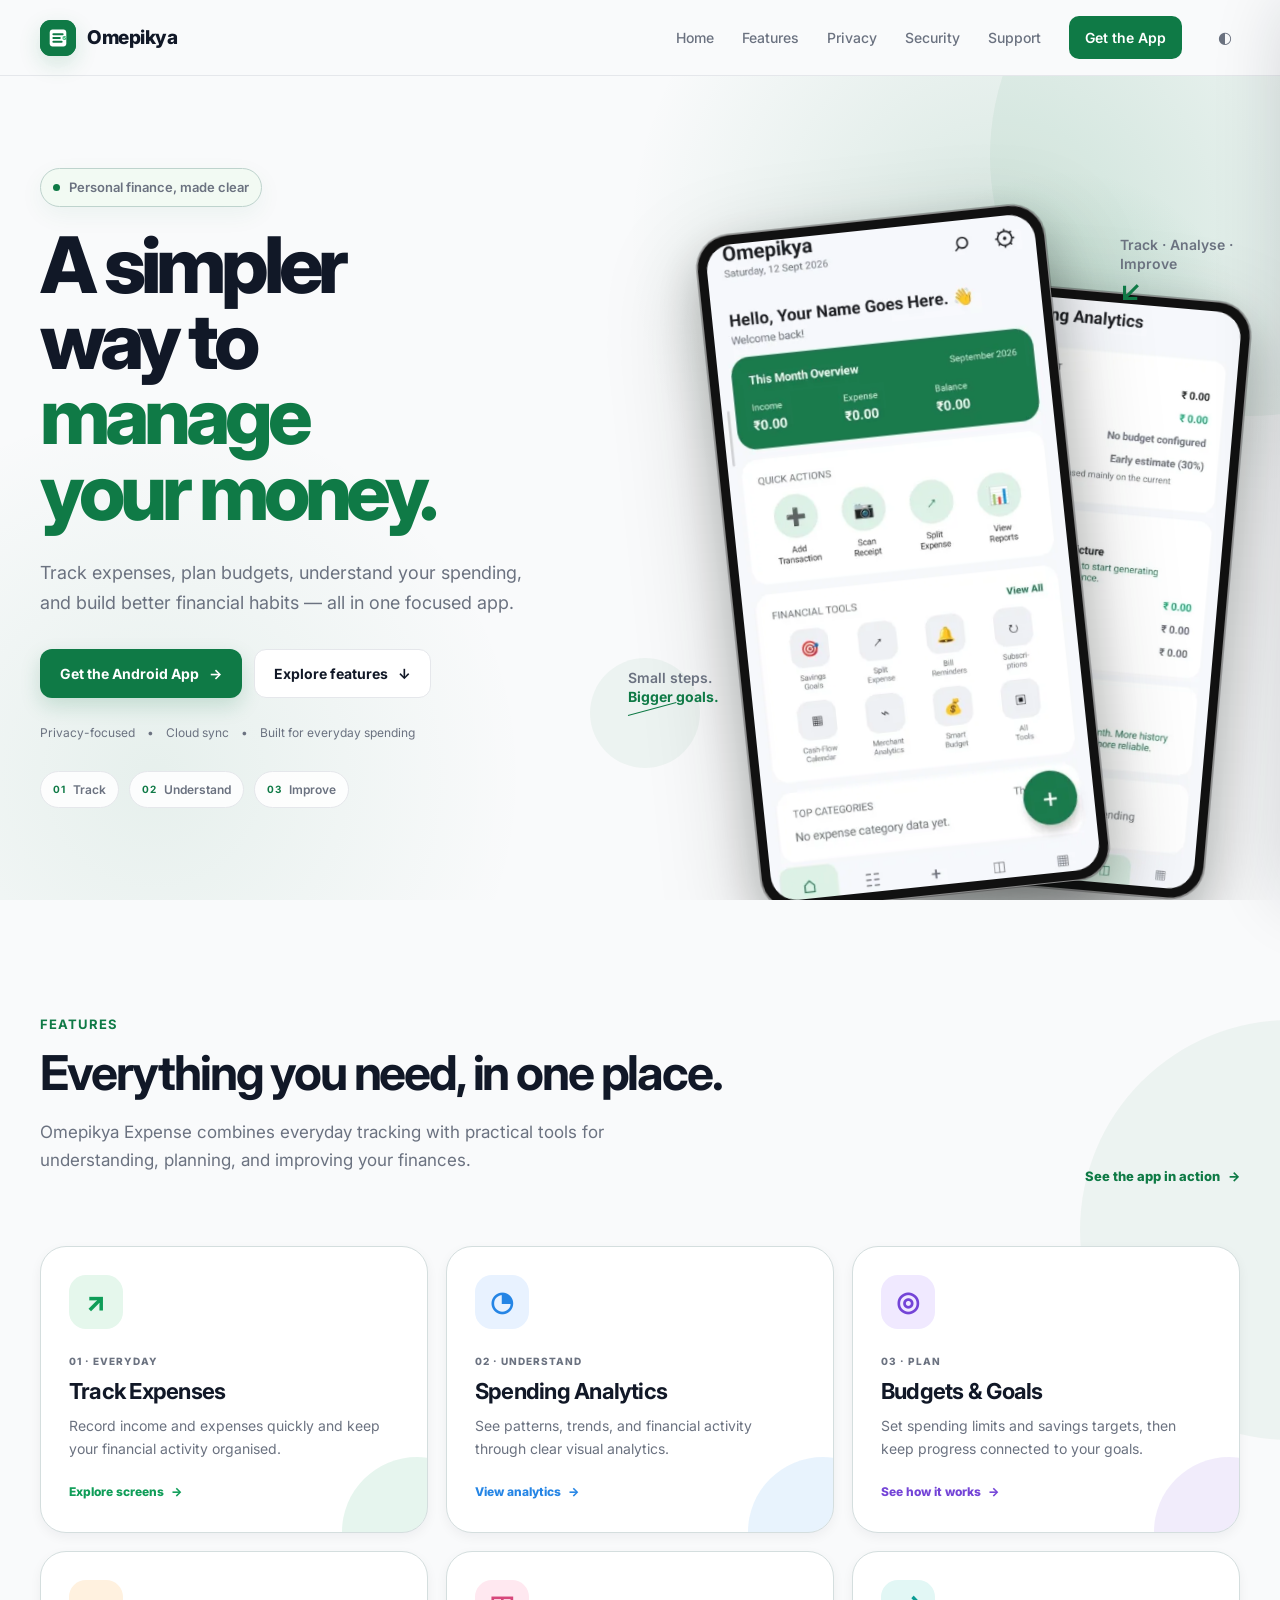
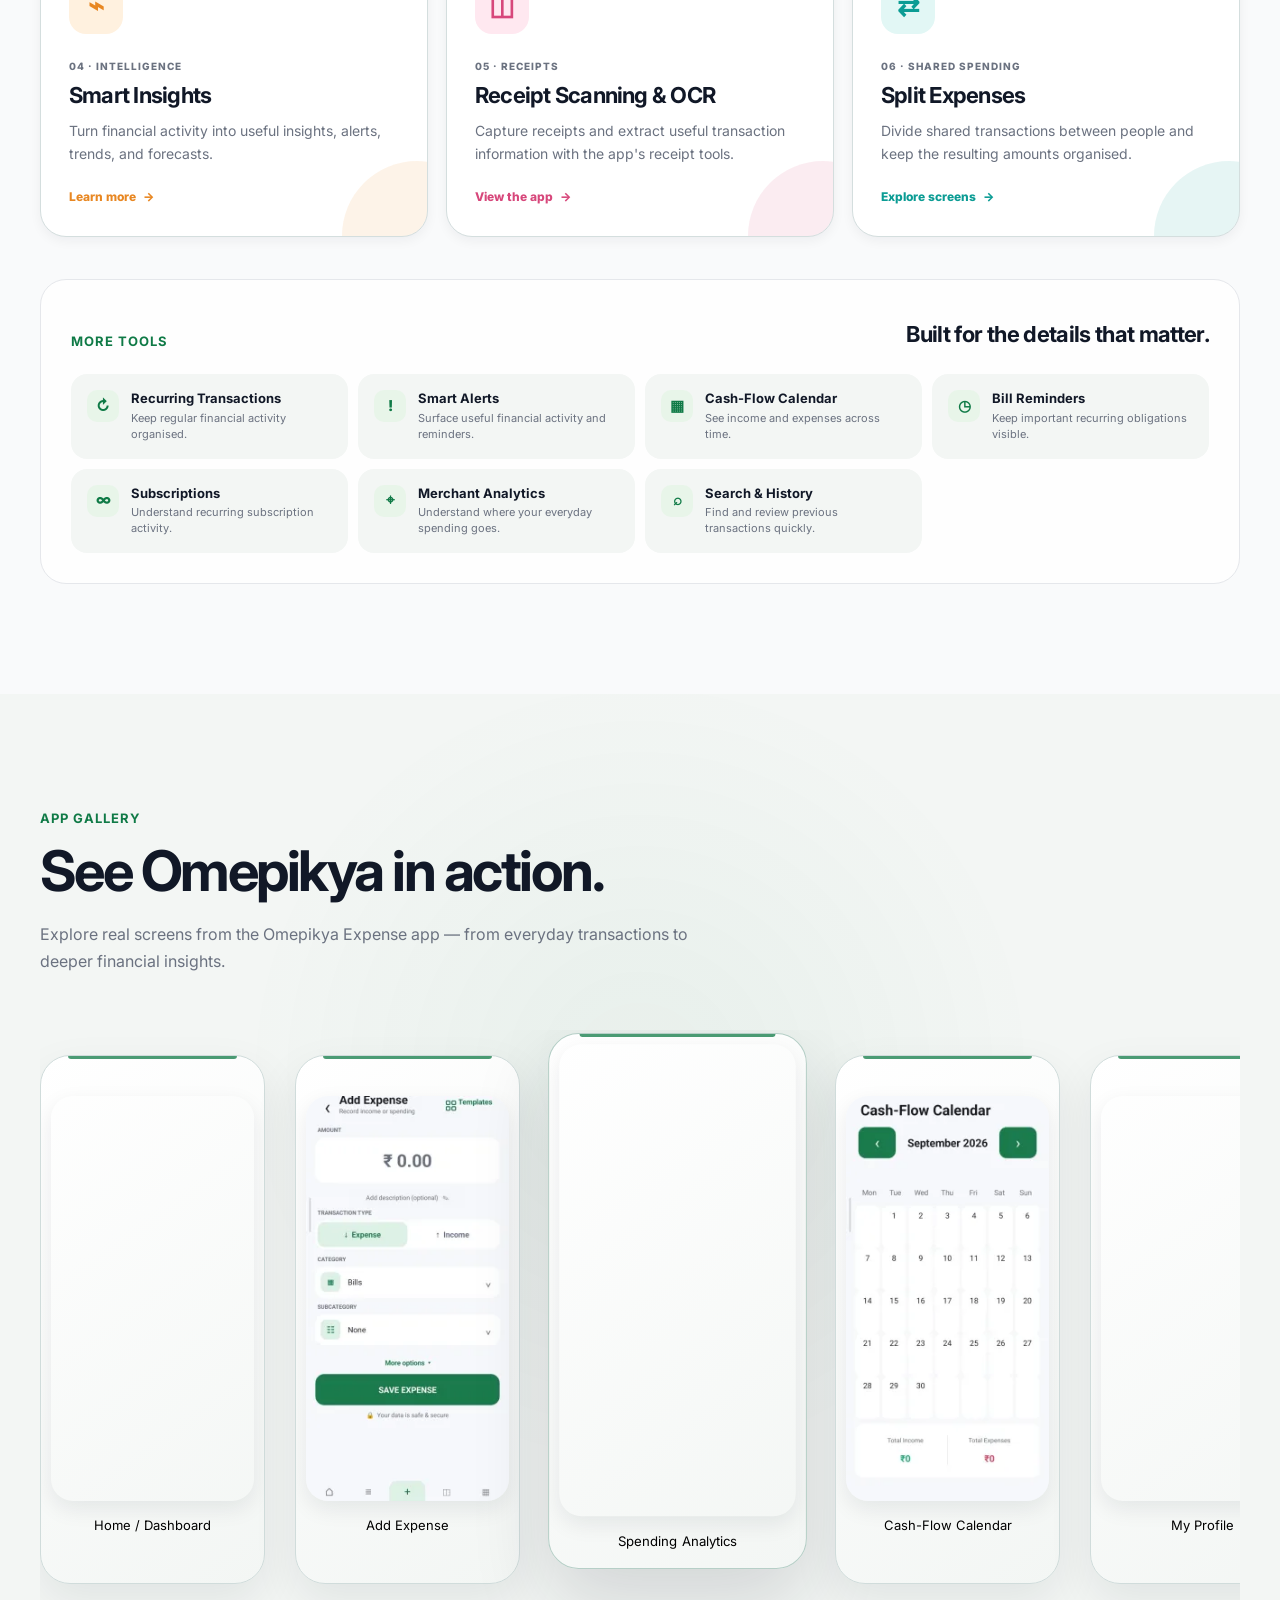
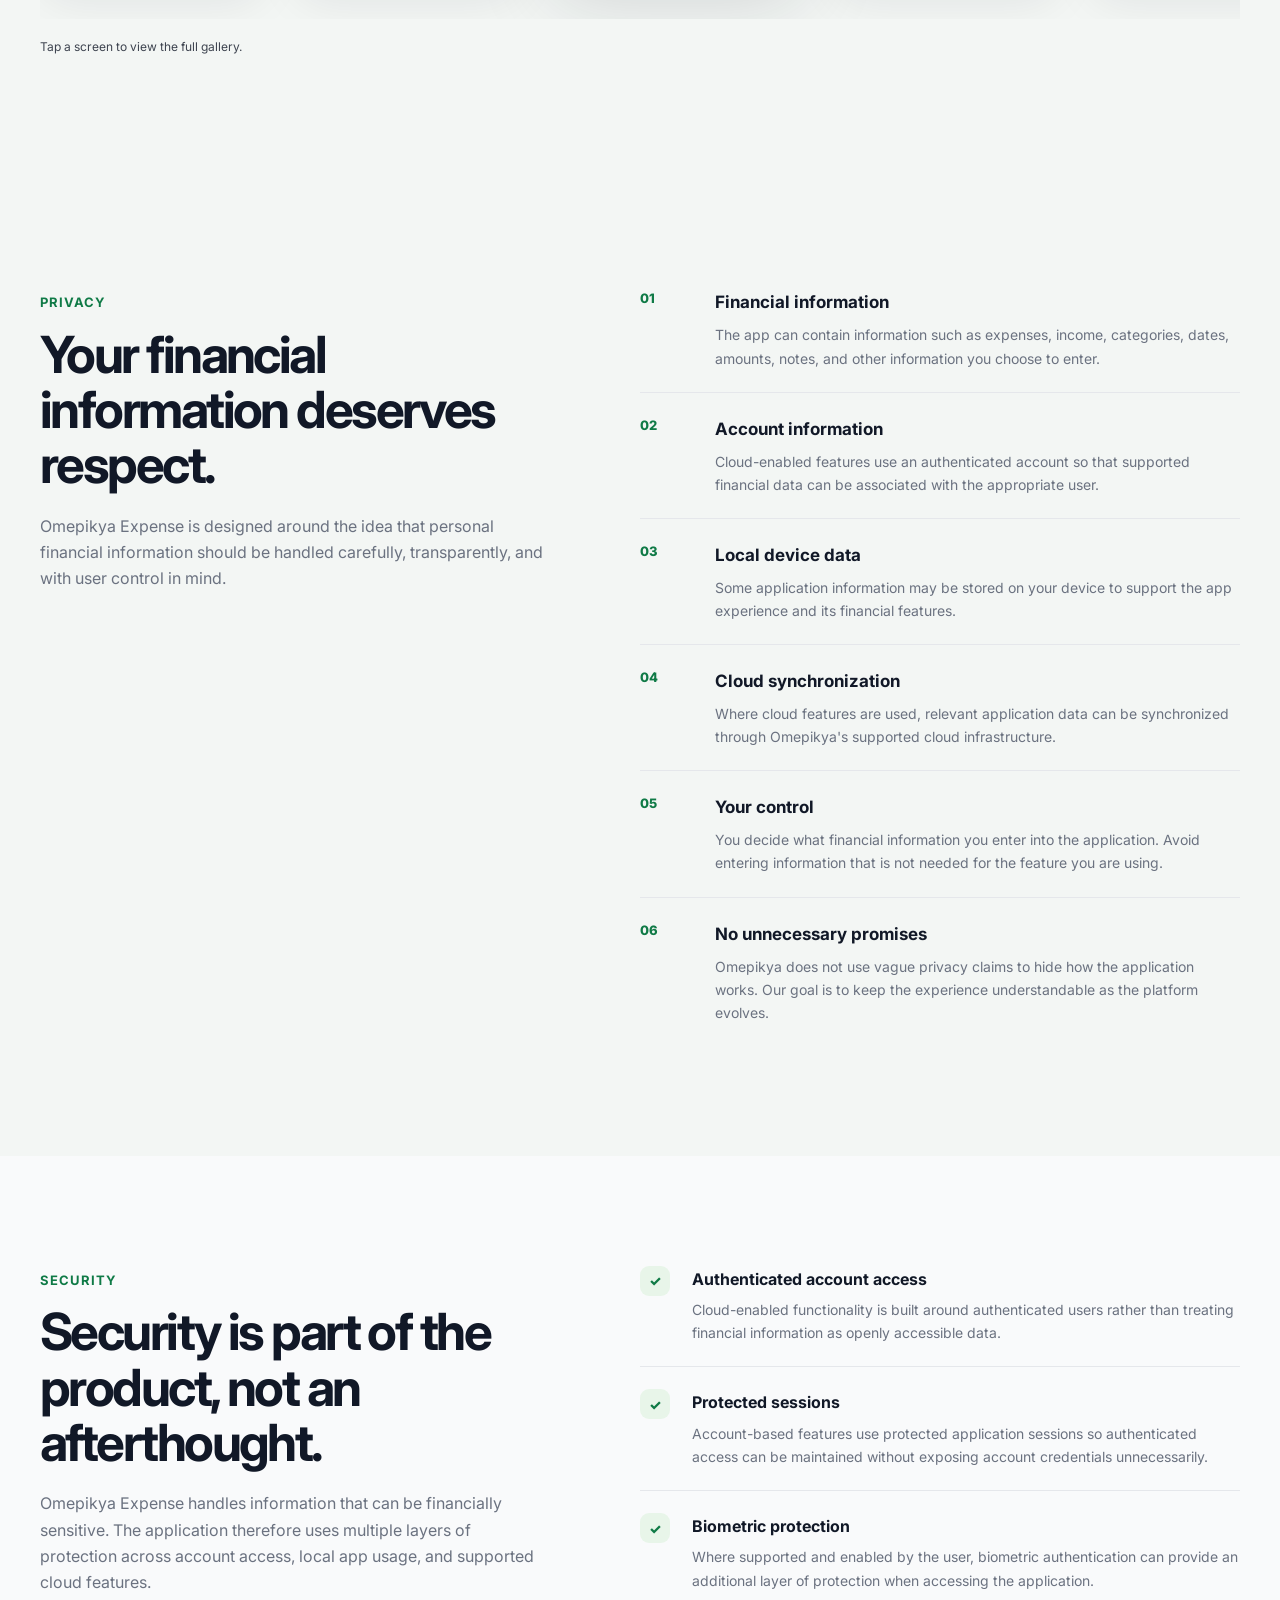
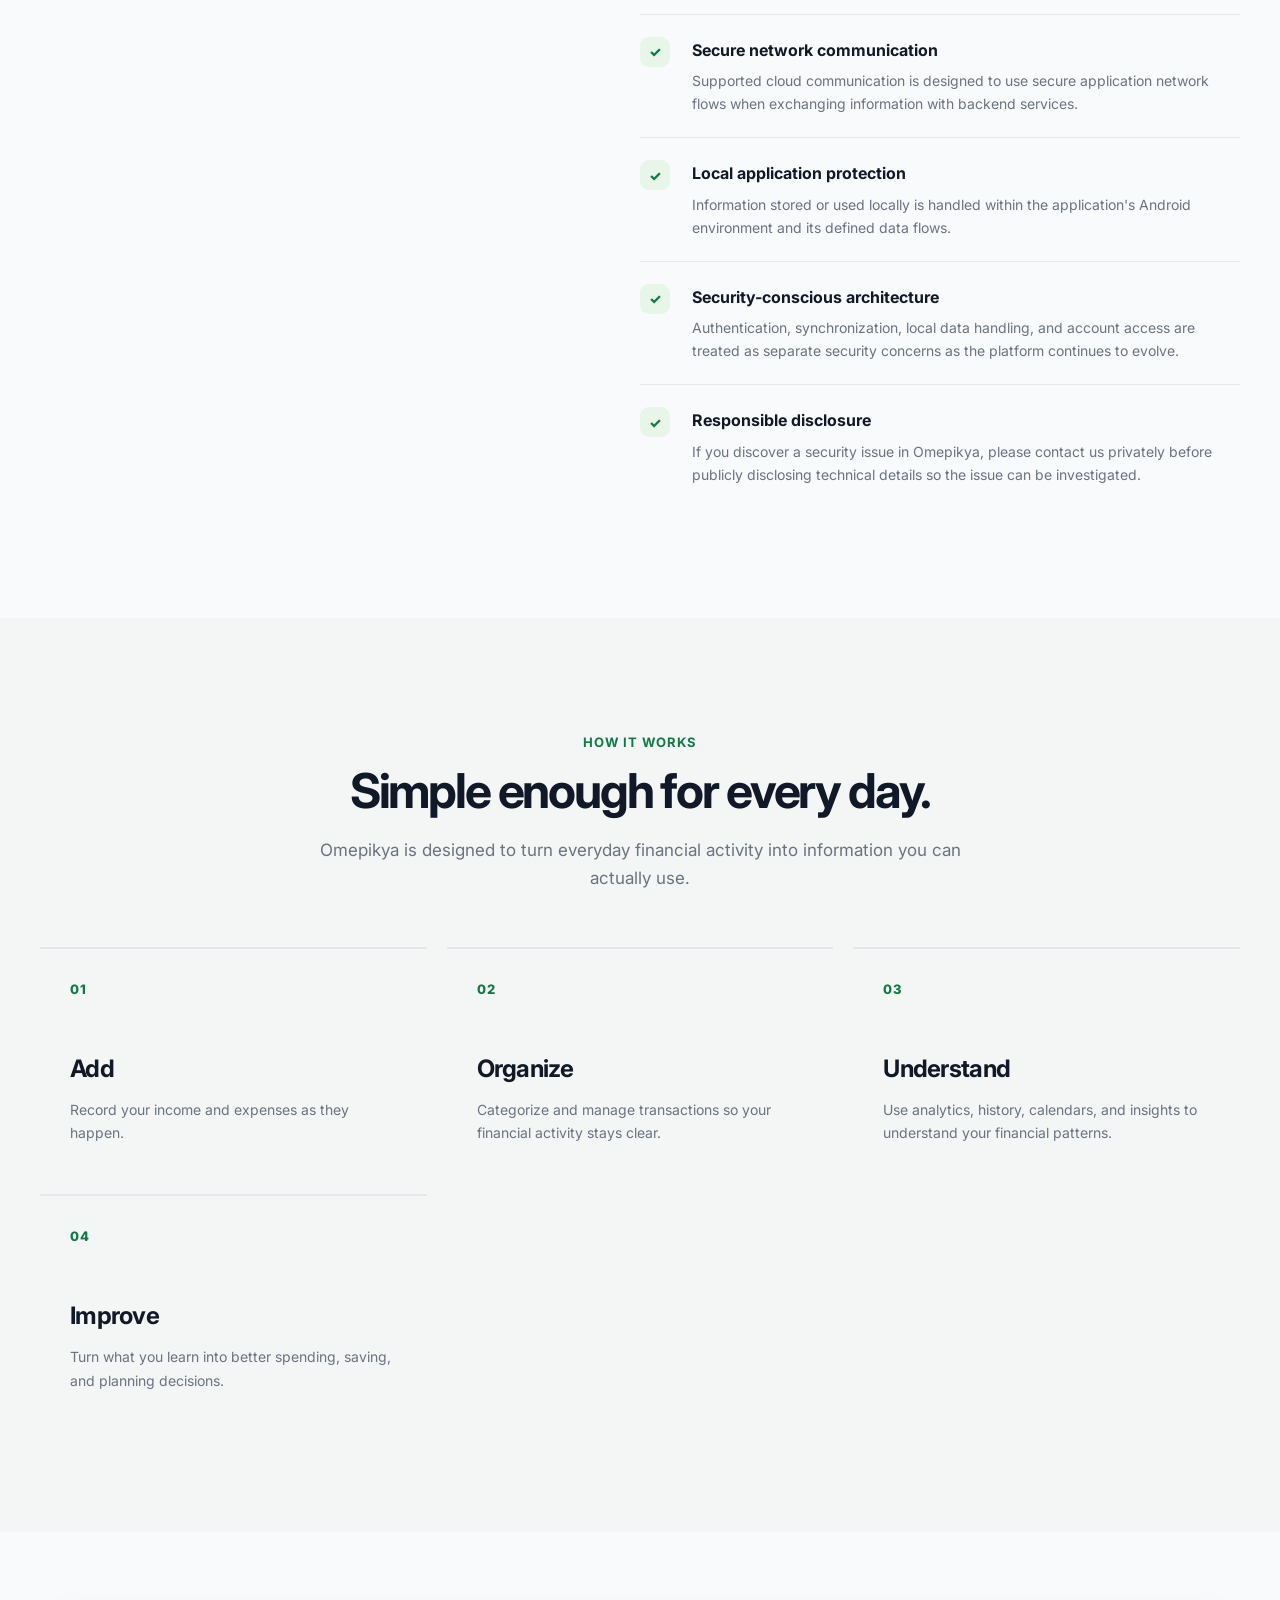
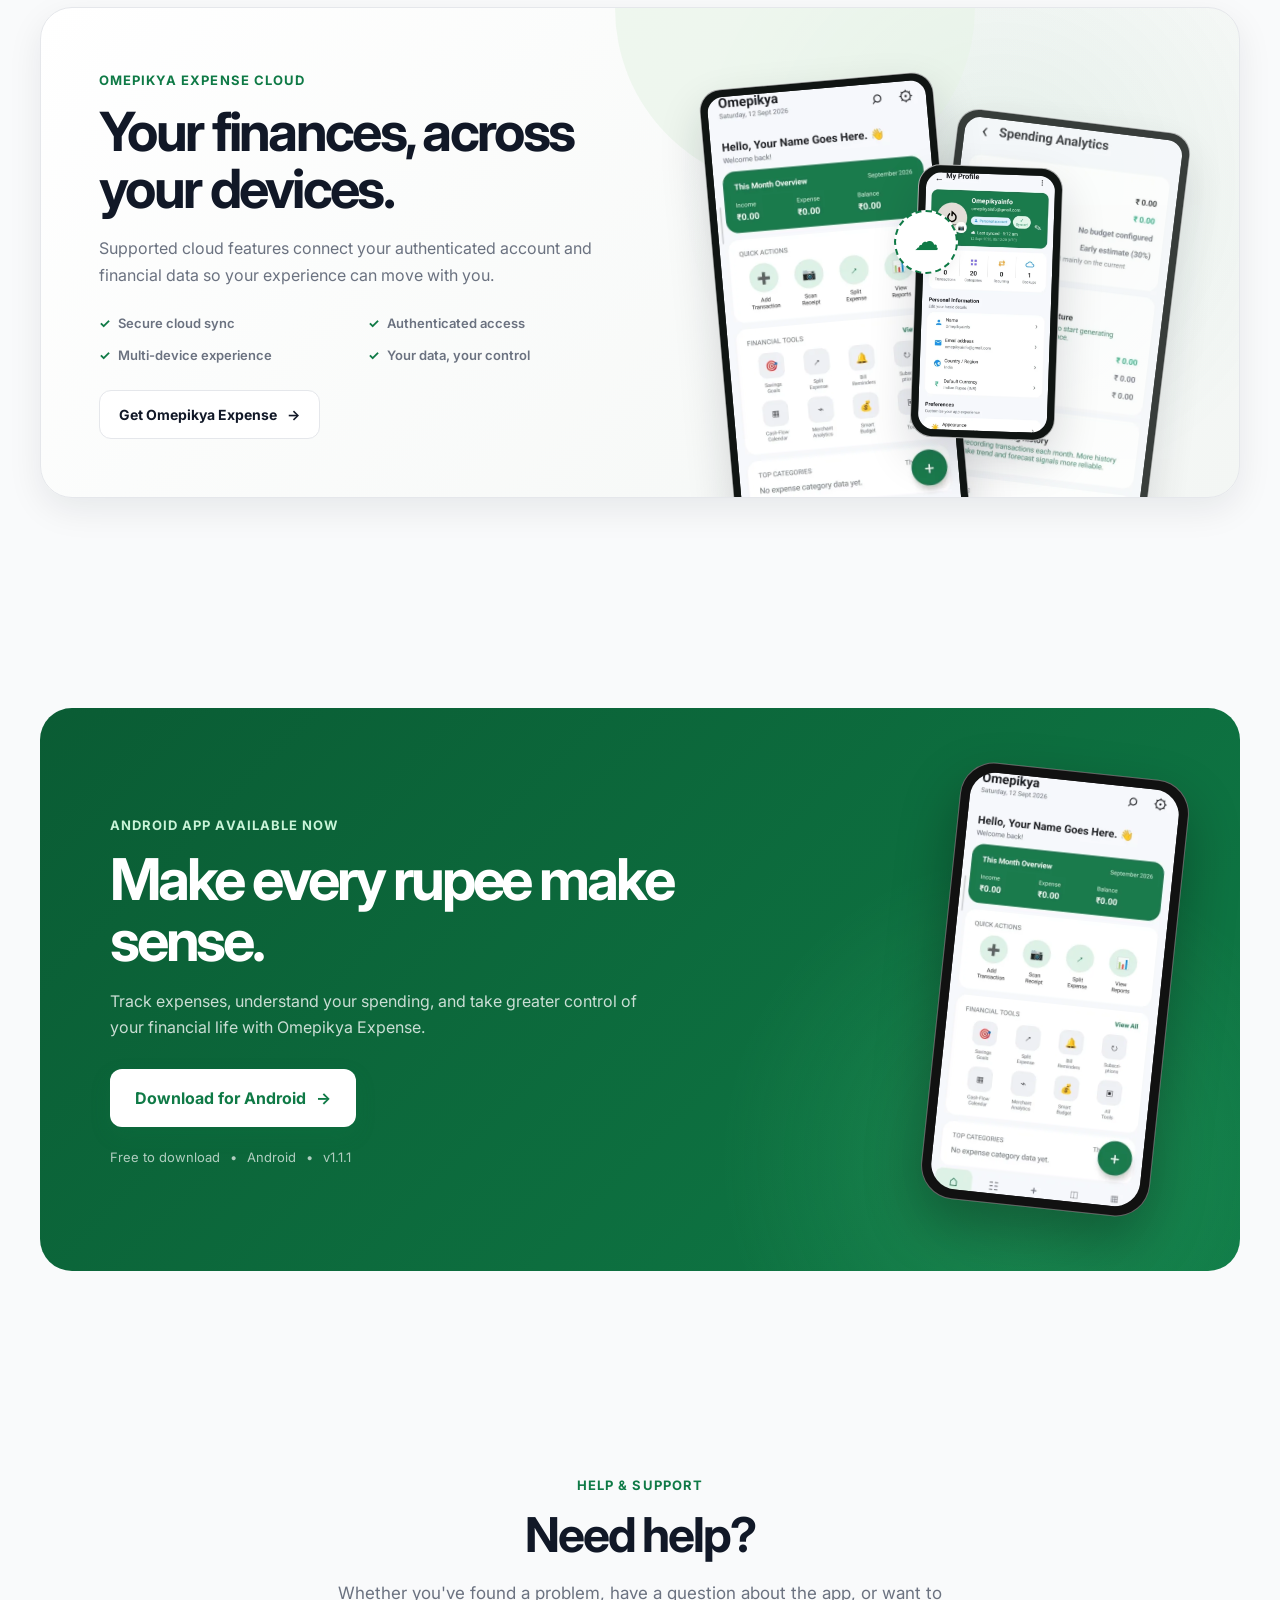
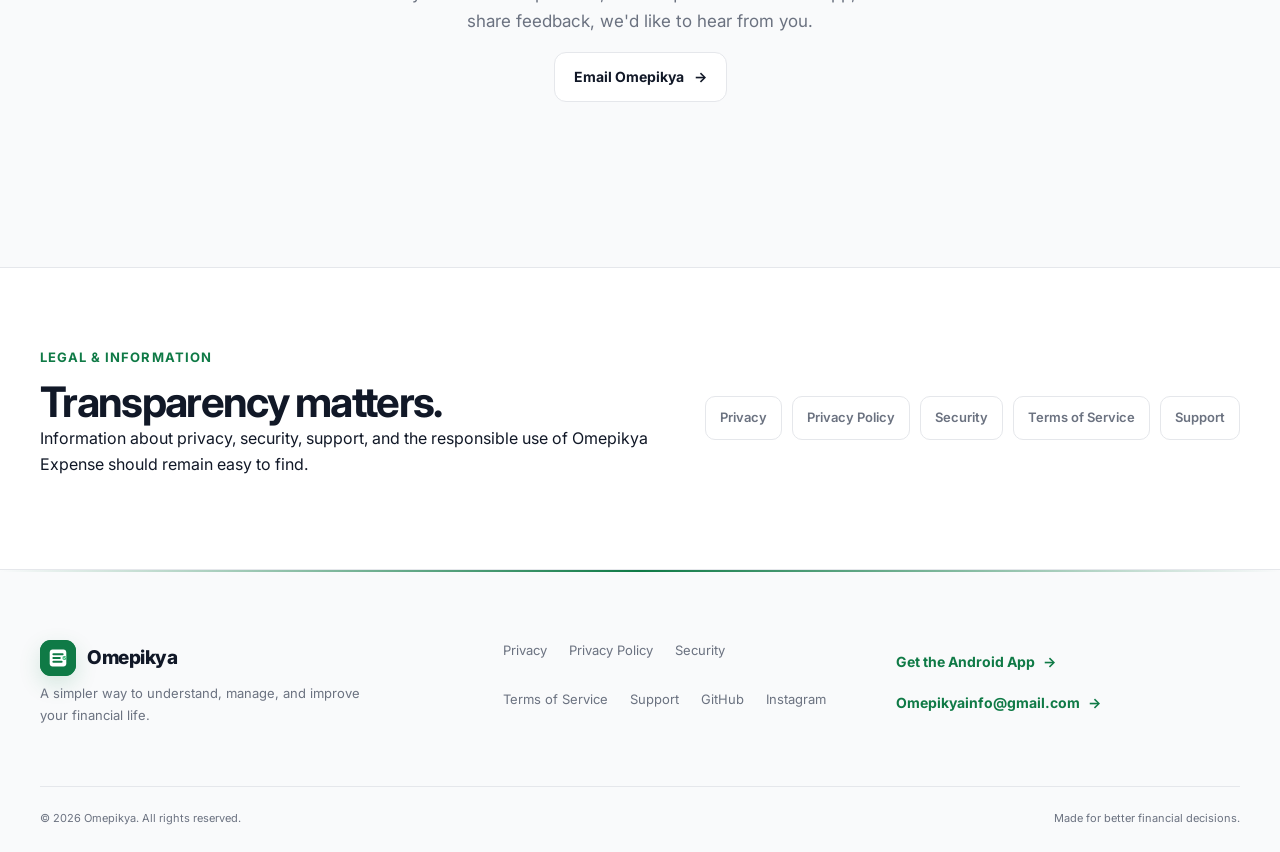
==== commit f87c7d91: "Use Omepikya brand icon in homepage footer" ====
--- a/index.html
+++ b/index.html
@@ -1710,9 +1710,7 @@
         class="brand footer-brand"
       >
 
-        <span class="brand-mark">
-          O
-        </span>
+        <span class="brand-mark"><img src="assets/omepikya-icon.svg" alt="" aria-hidden="true"></span>
 
         <span class="brand-name">
           Omepikya
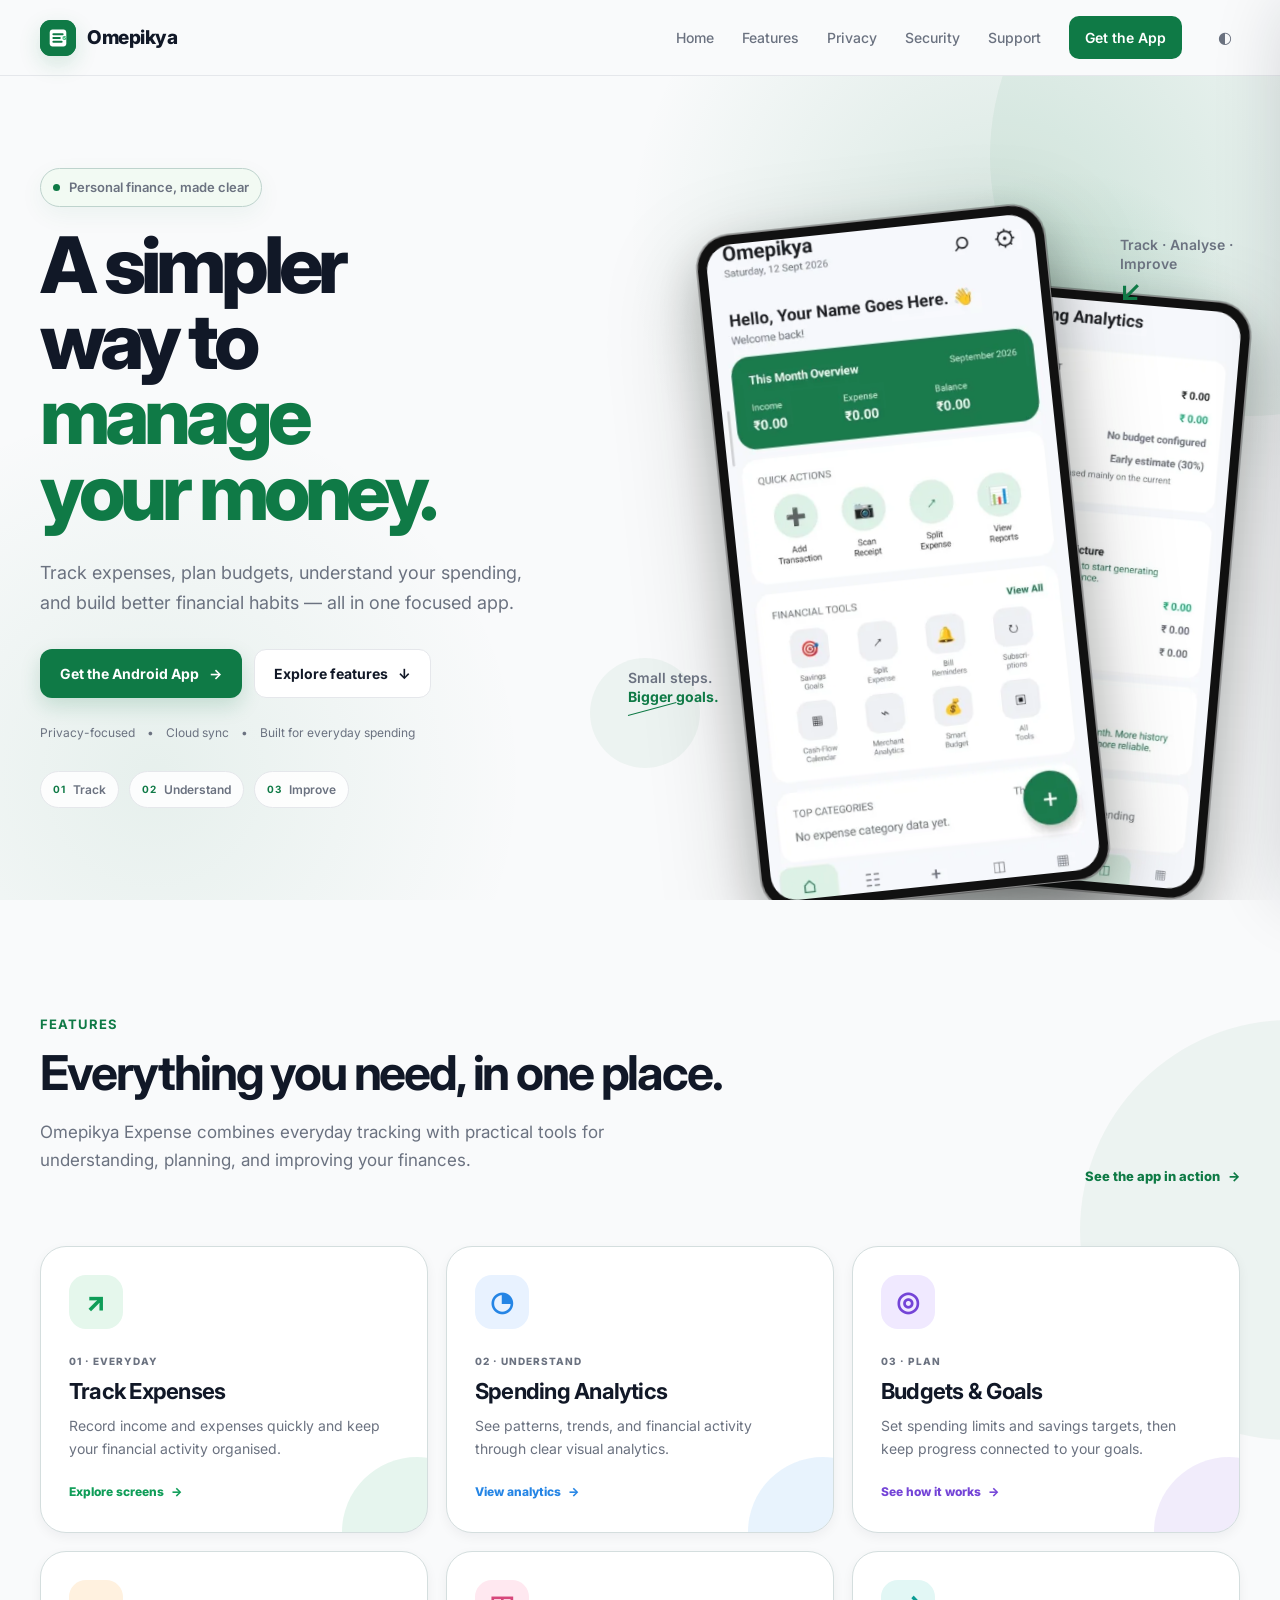
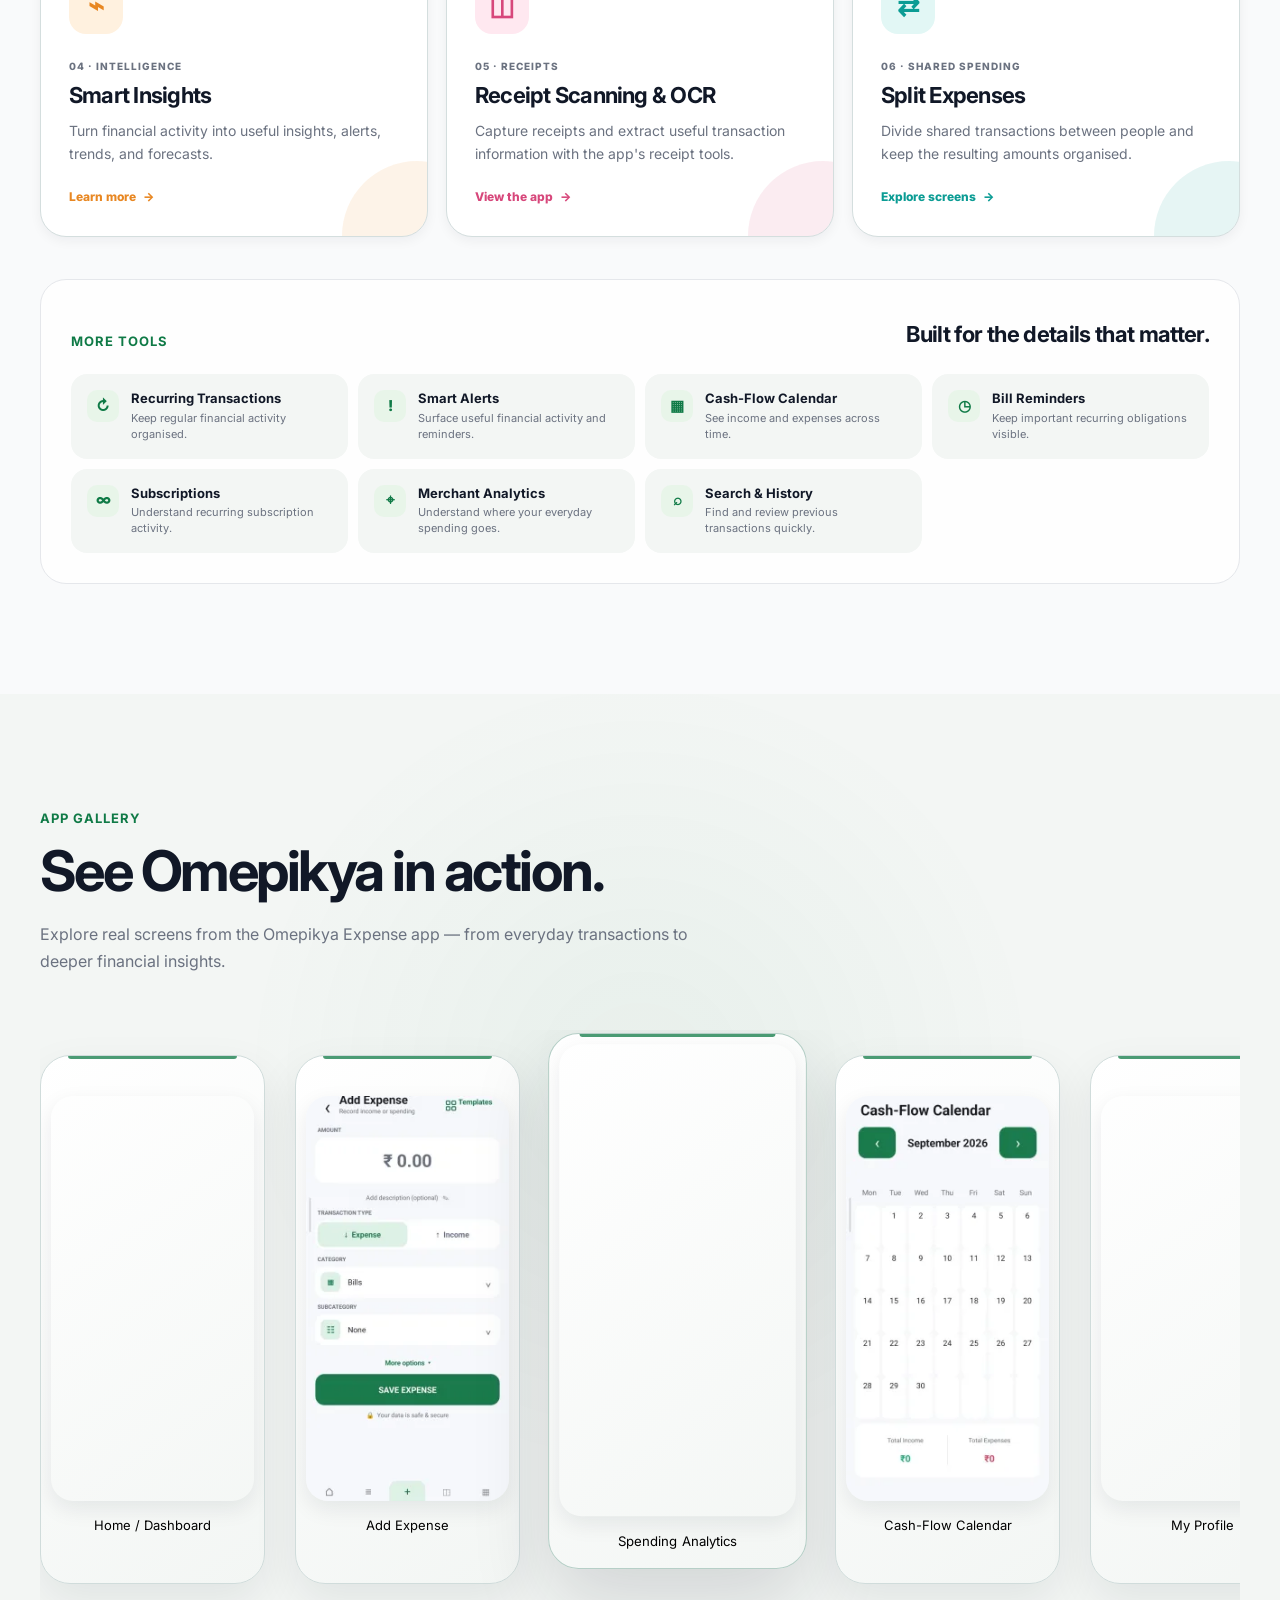
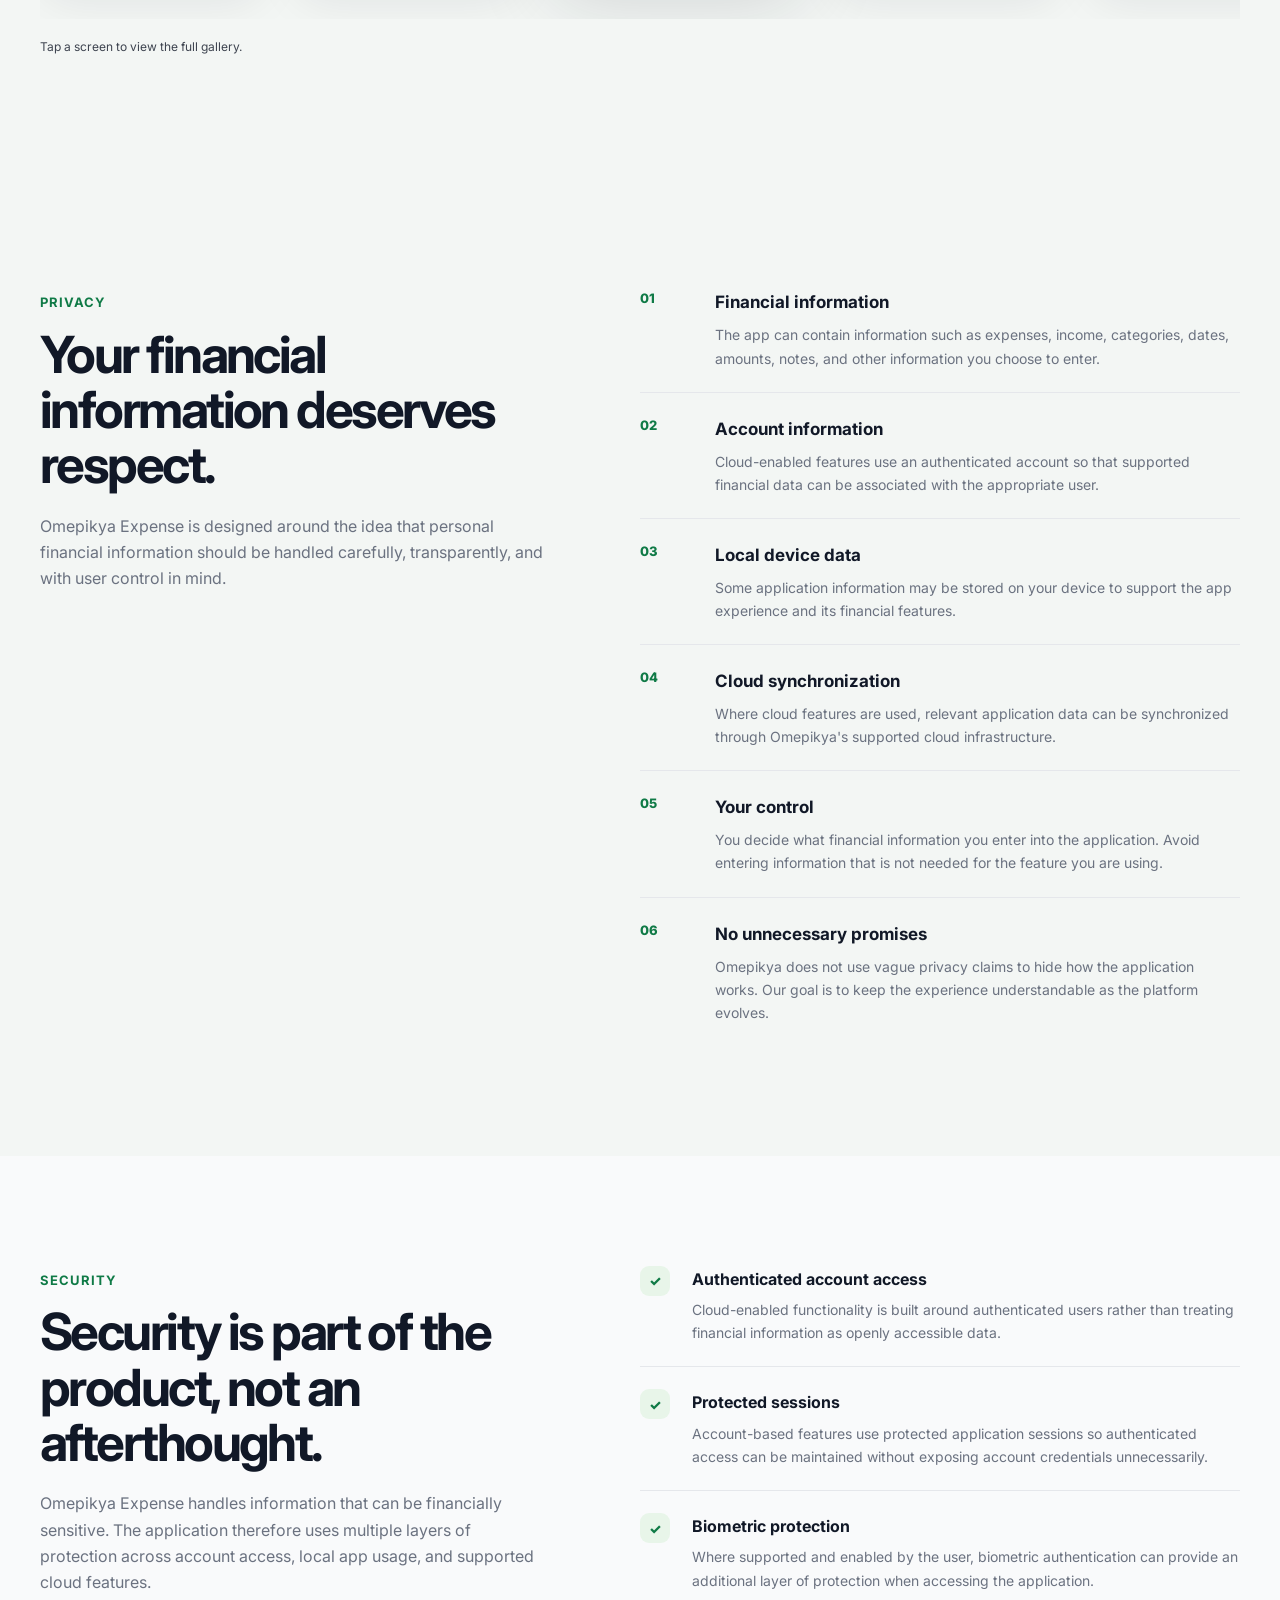
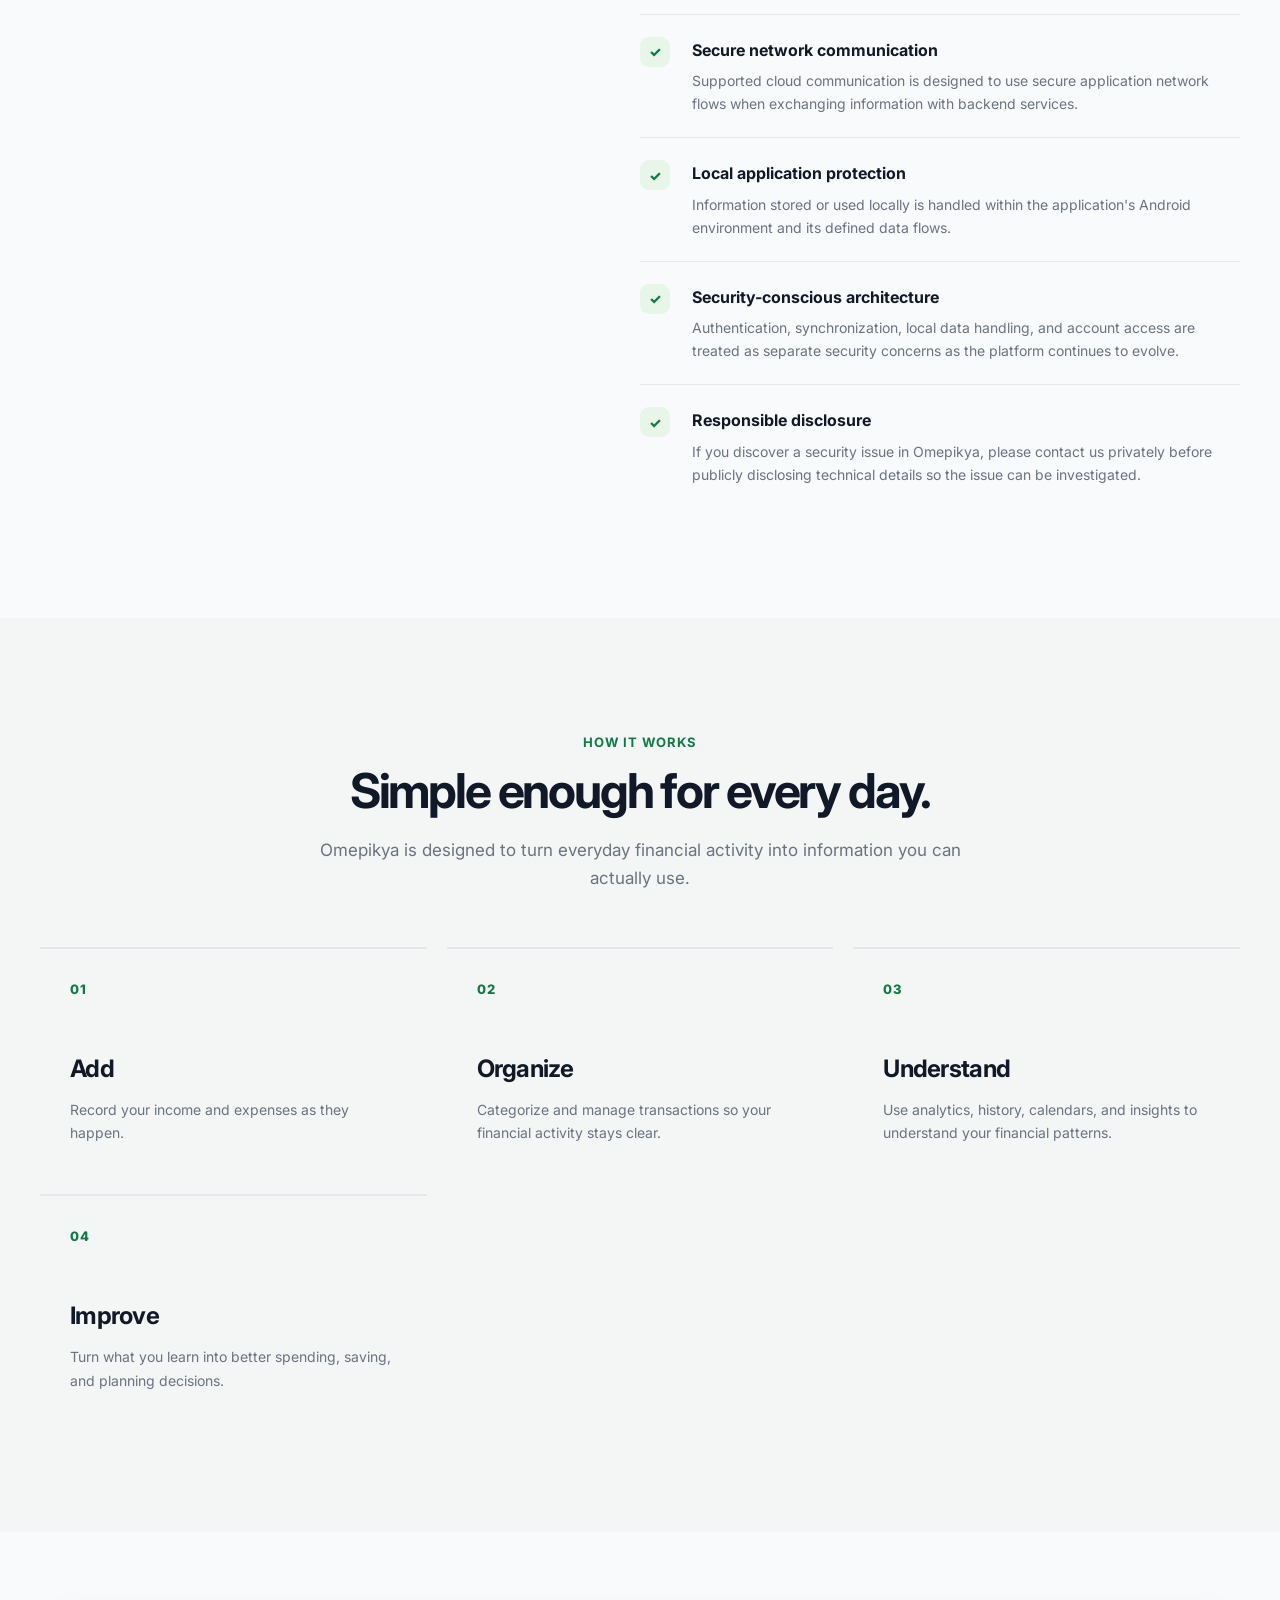
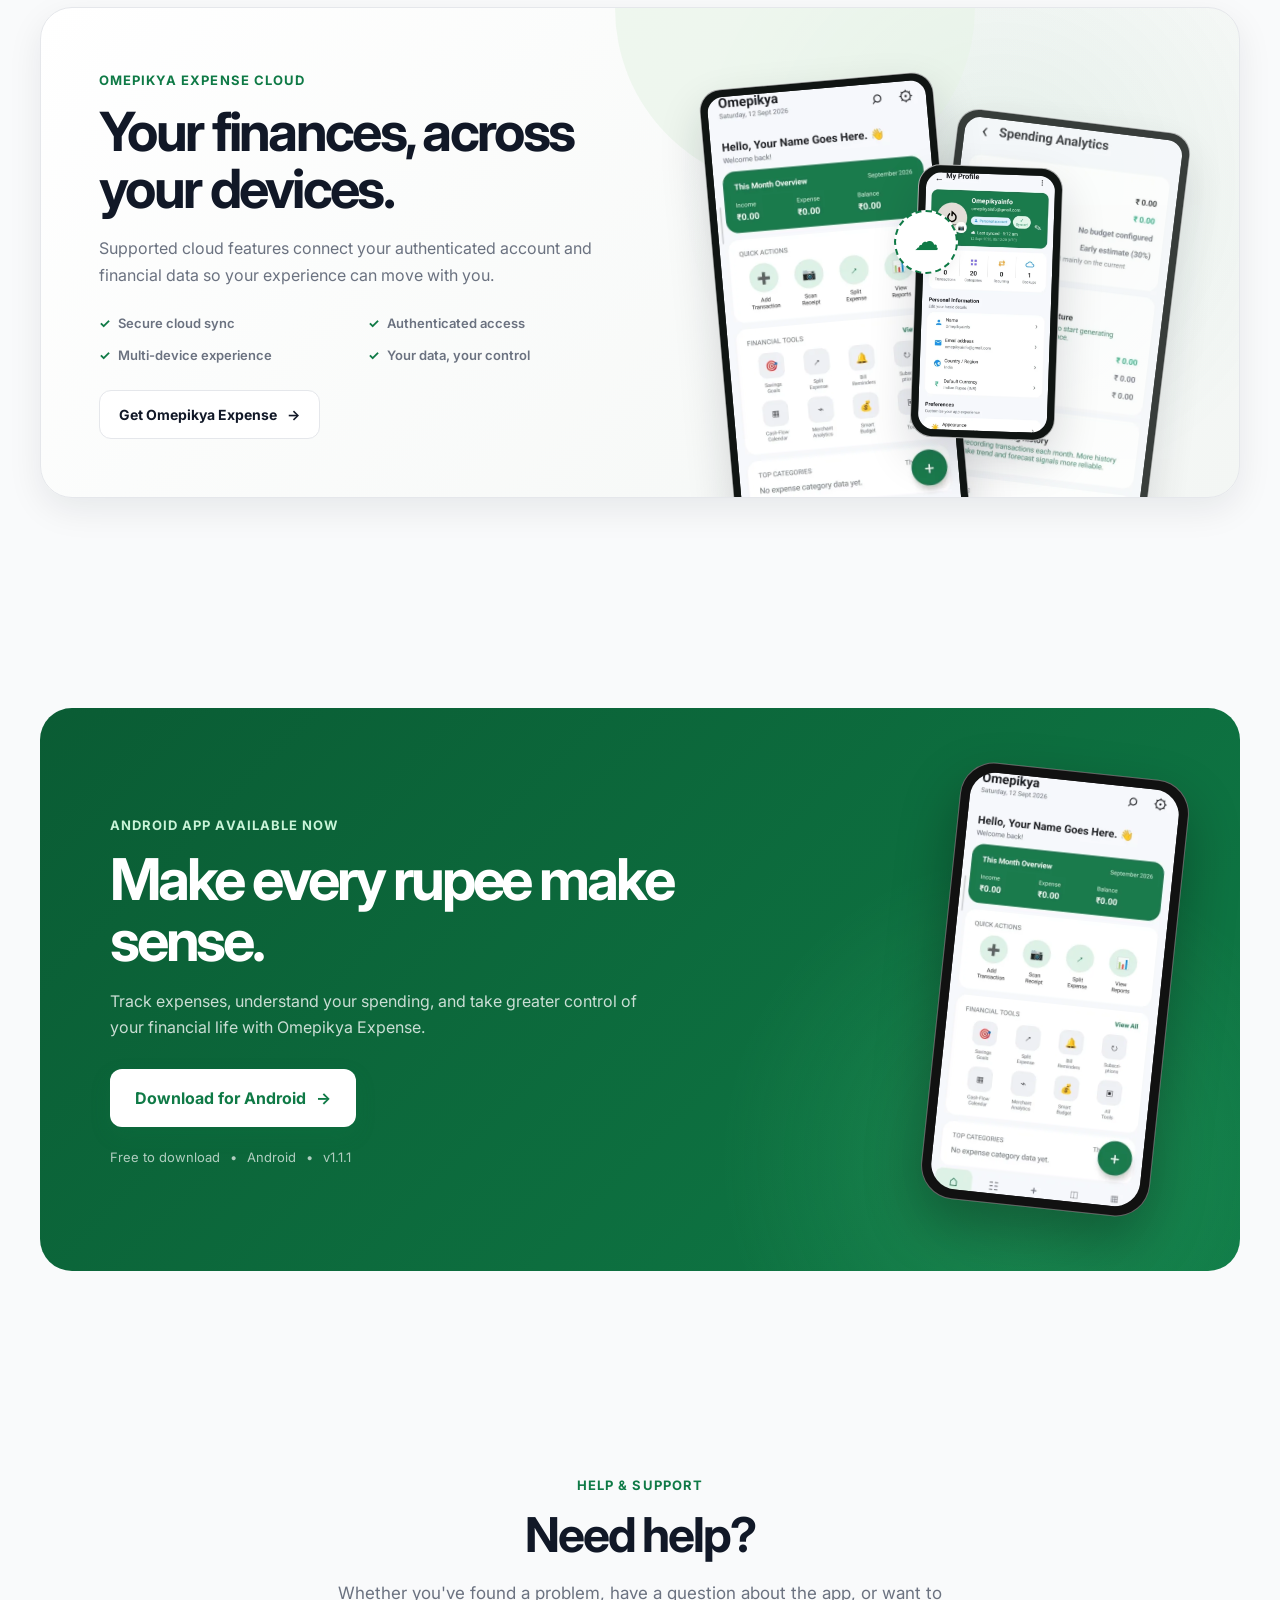
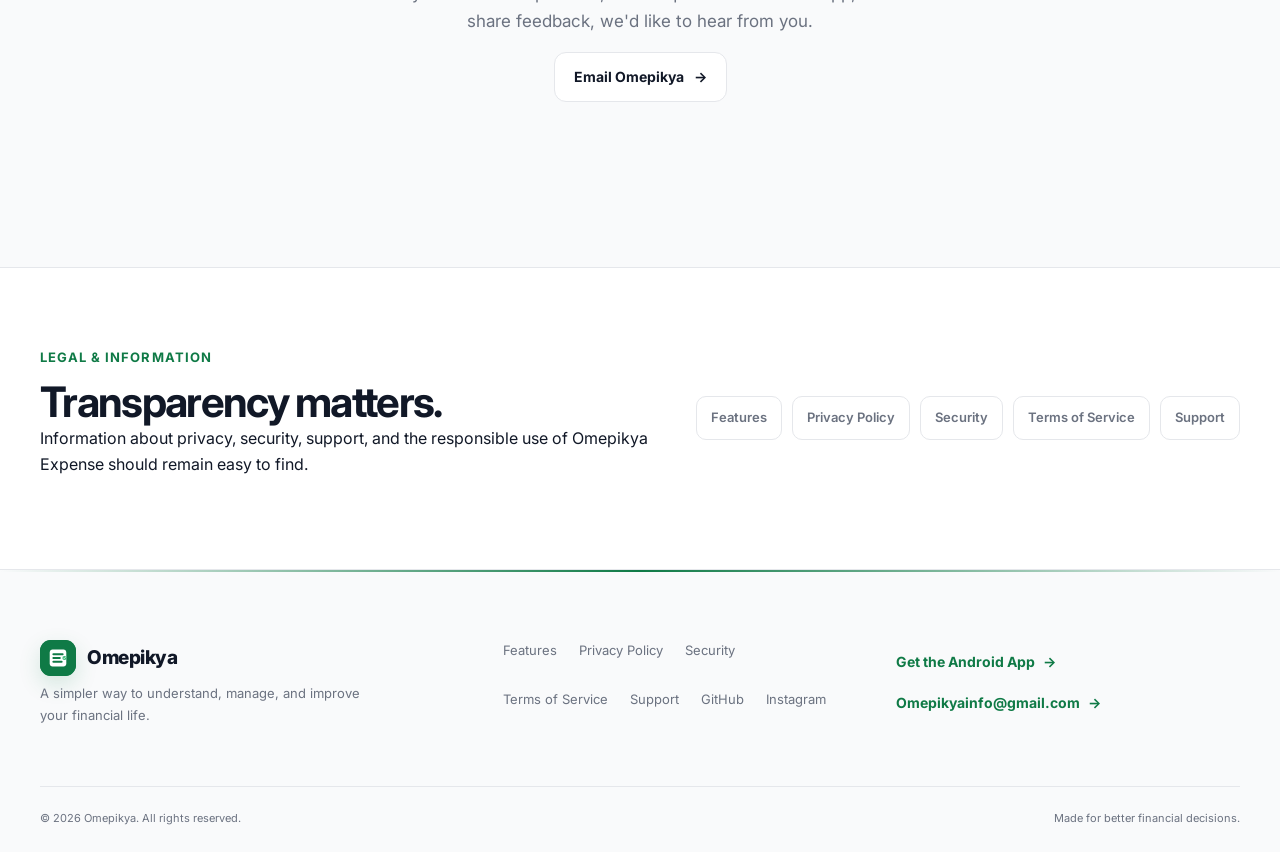
==== commit 2553cacc: "Clean up mobile legal and footer navigation" ====
--- a/index.html
+++ b/index.html
@@ -140,7 +140,7 @@
 
   <link
     rel="stylesheet"
-    href="styles.css?v=20260919-2"
+    href="styles.css?v=20260919-3"
   >
 </head>
 
@@ -1654,8 +1654,8 @@
     <div class="terms-links">
 
 
-      <a href="#privacy">
-        Privacy
+      <a href="#features">
+        Features
       </a>
 
 
@@ -1733,8 +1733,8 @@
     <div class="footer-links">
 
 
-      <a href="#privacy">
-        Privacy
+      <a href="#features">
+        Features
       </a>
 
 
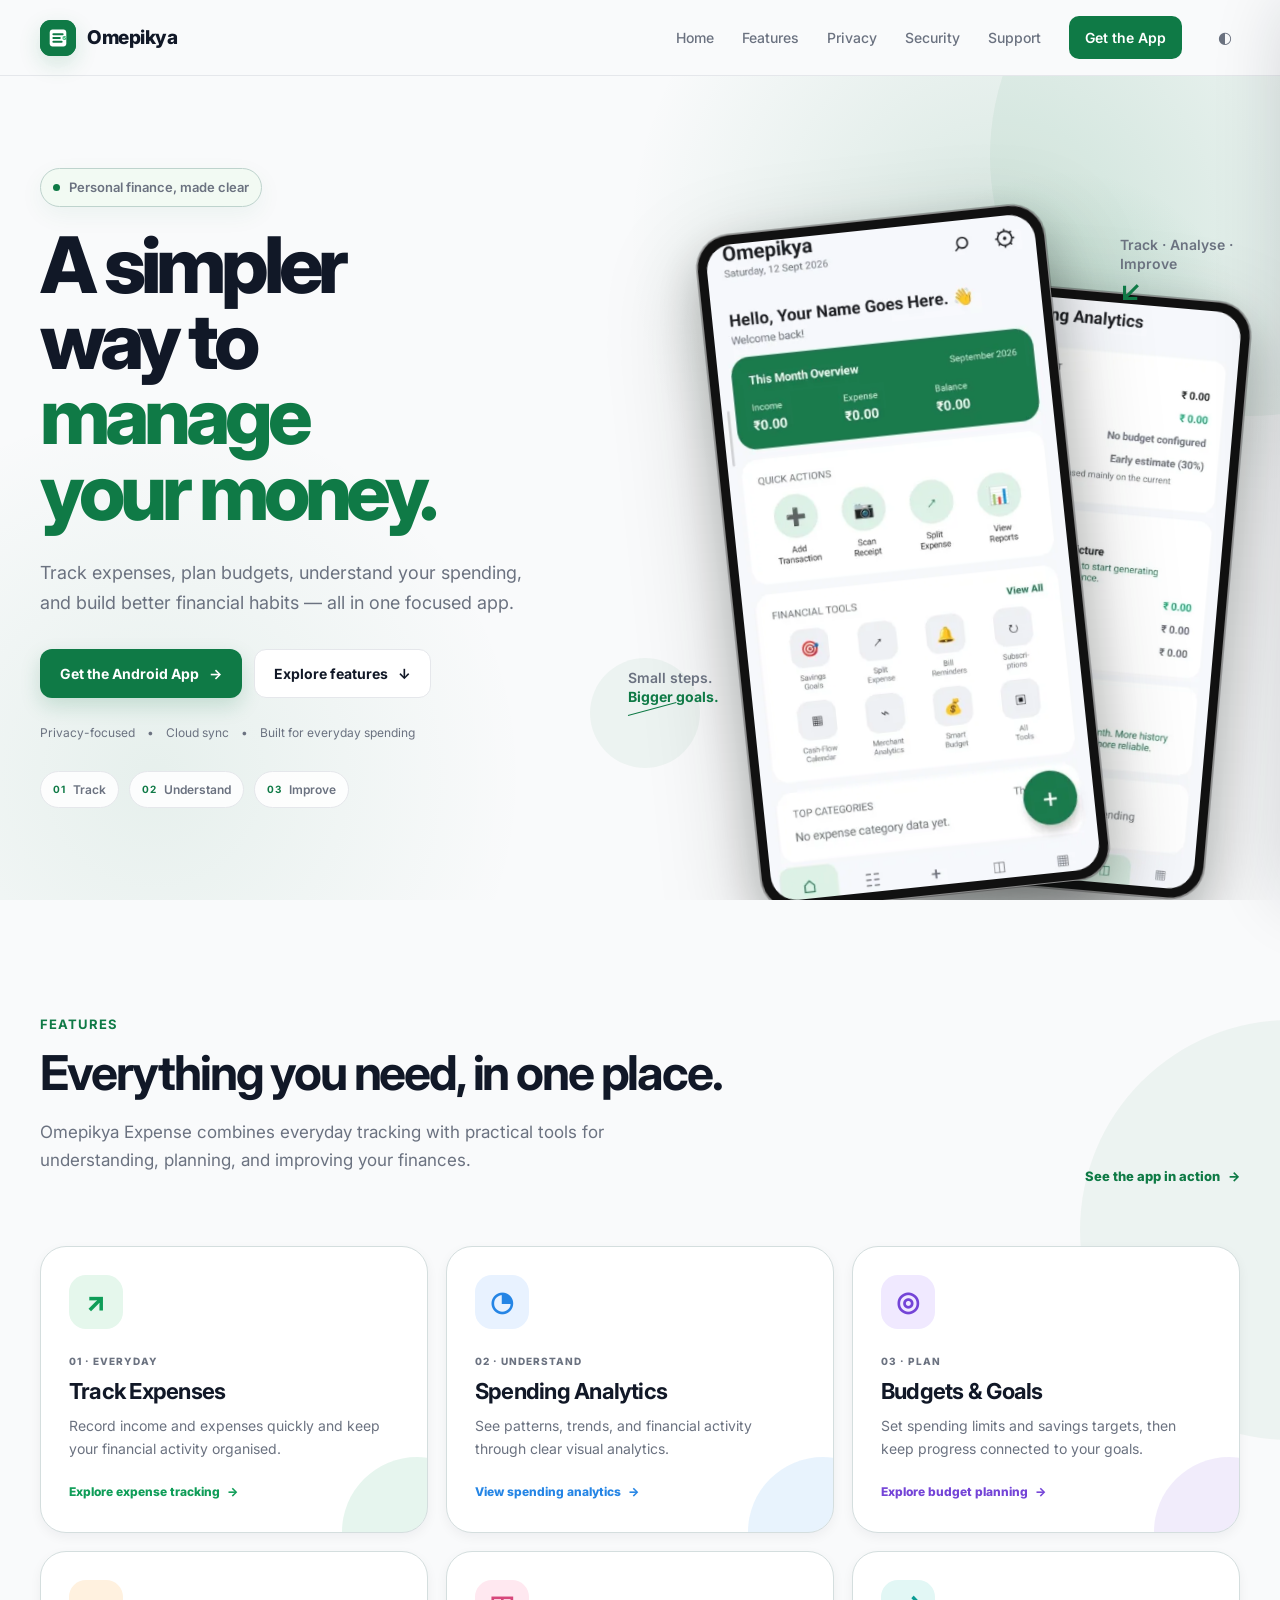
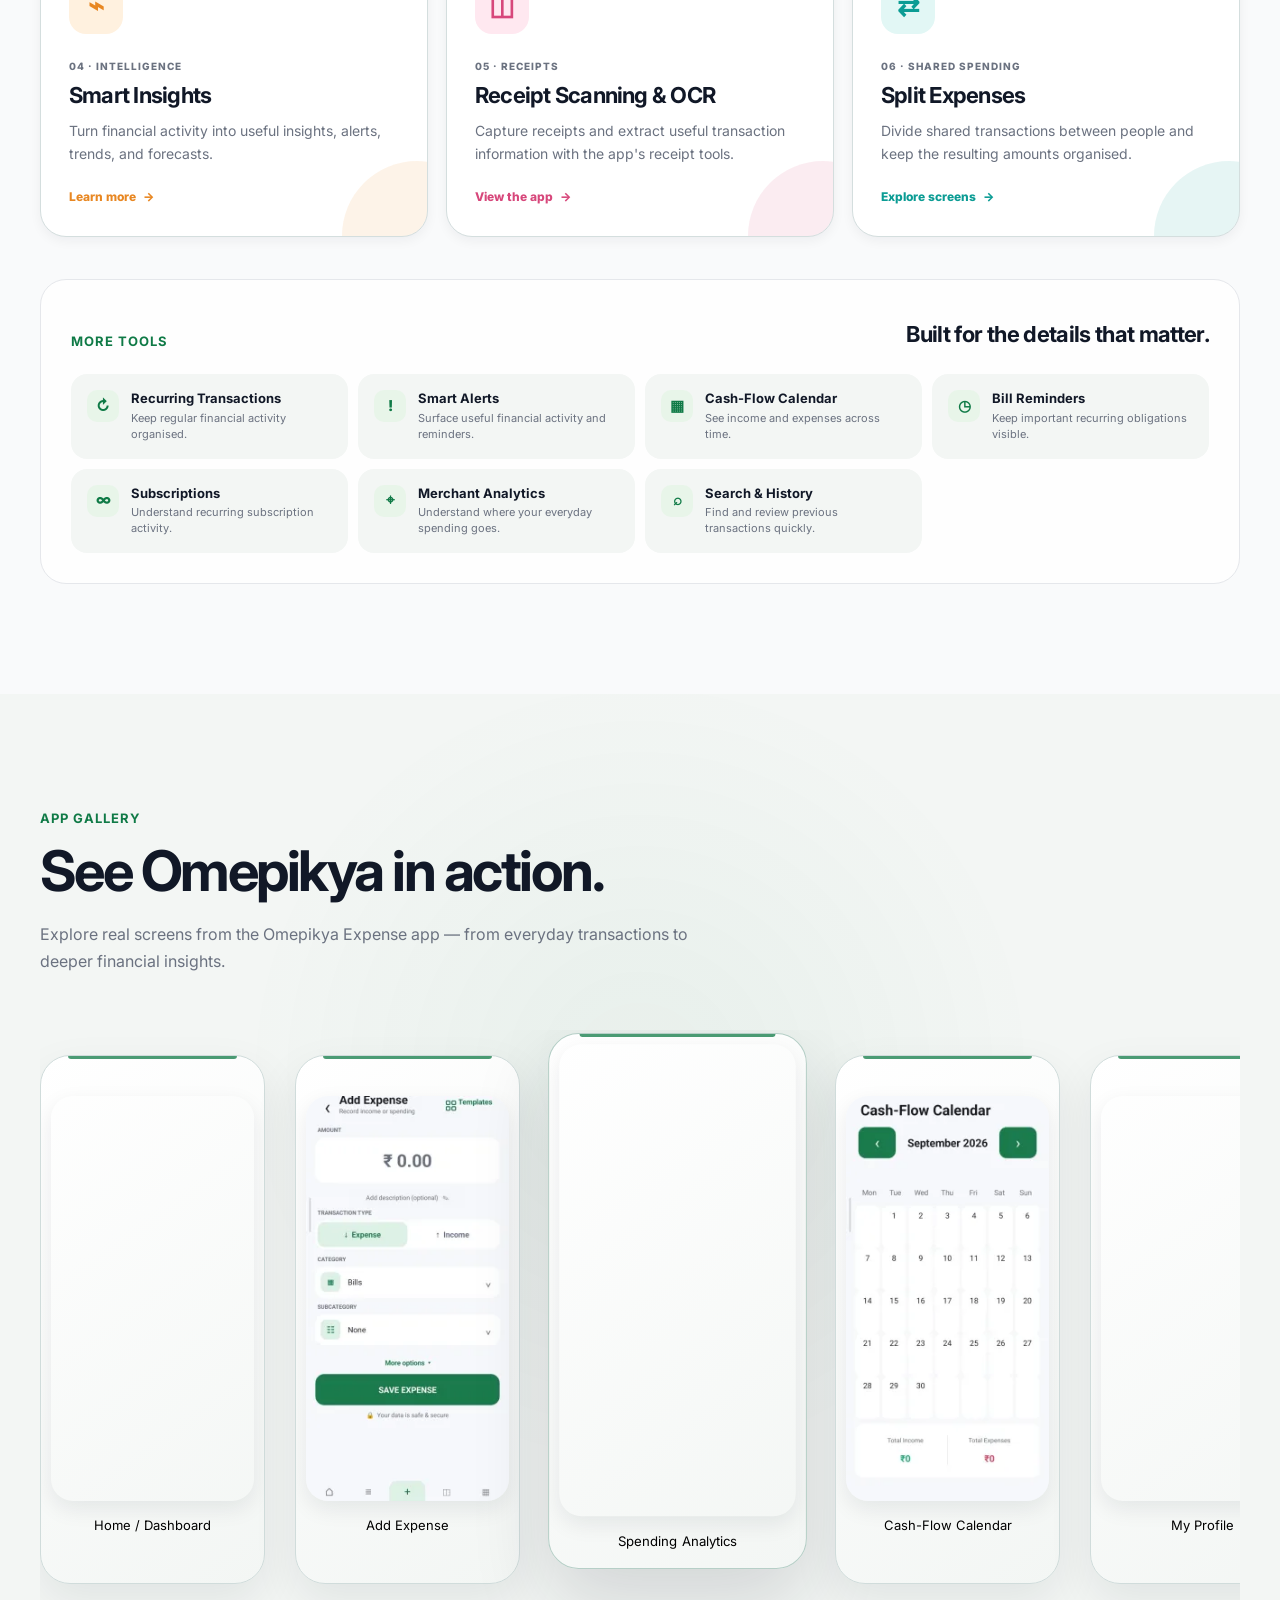
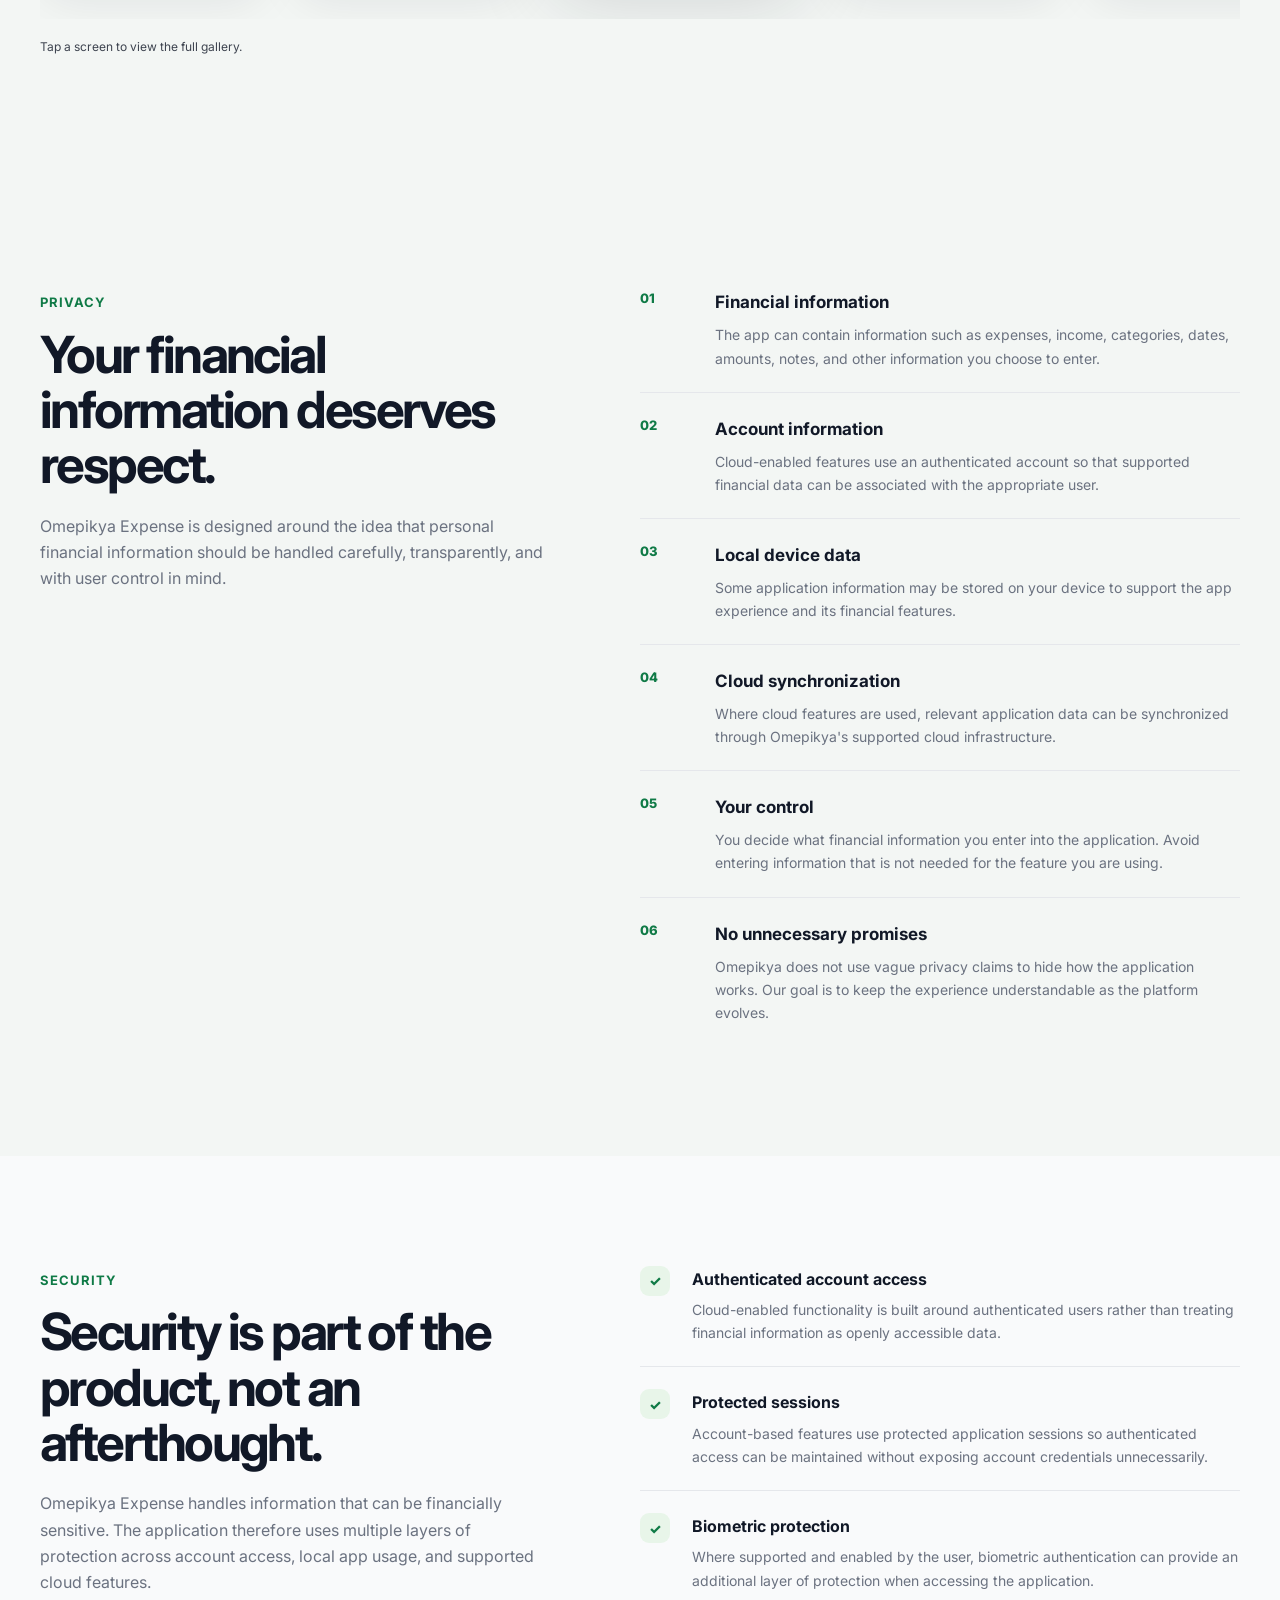
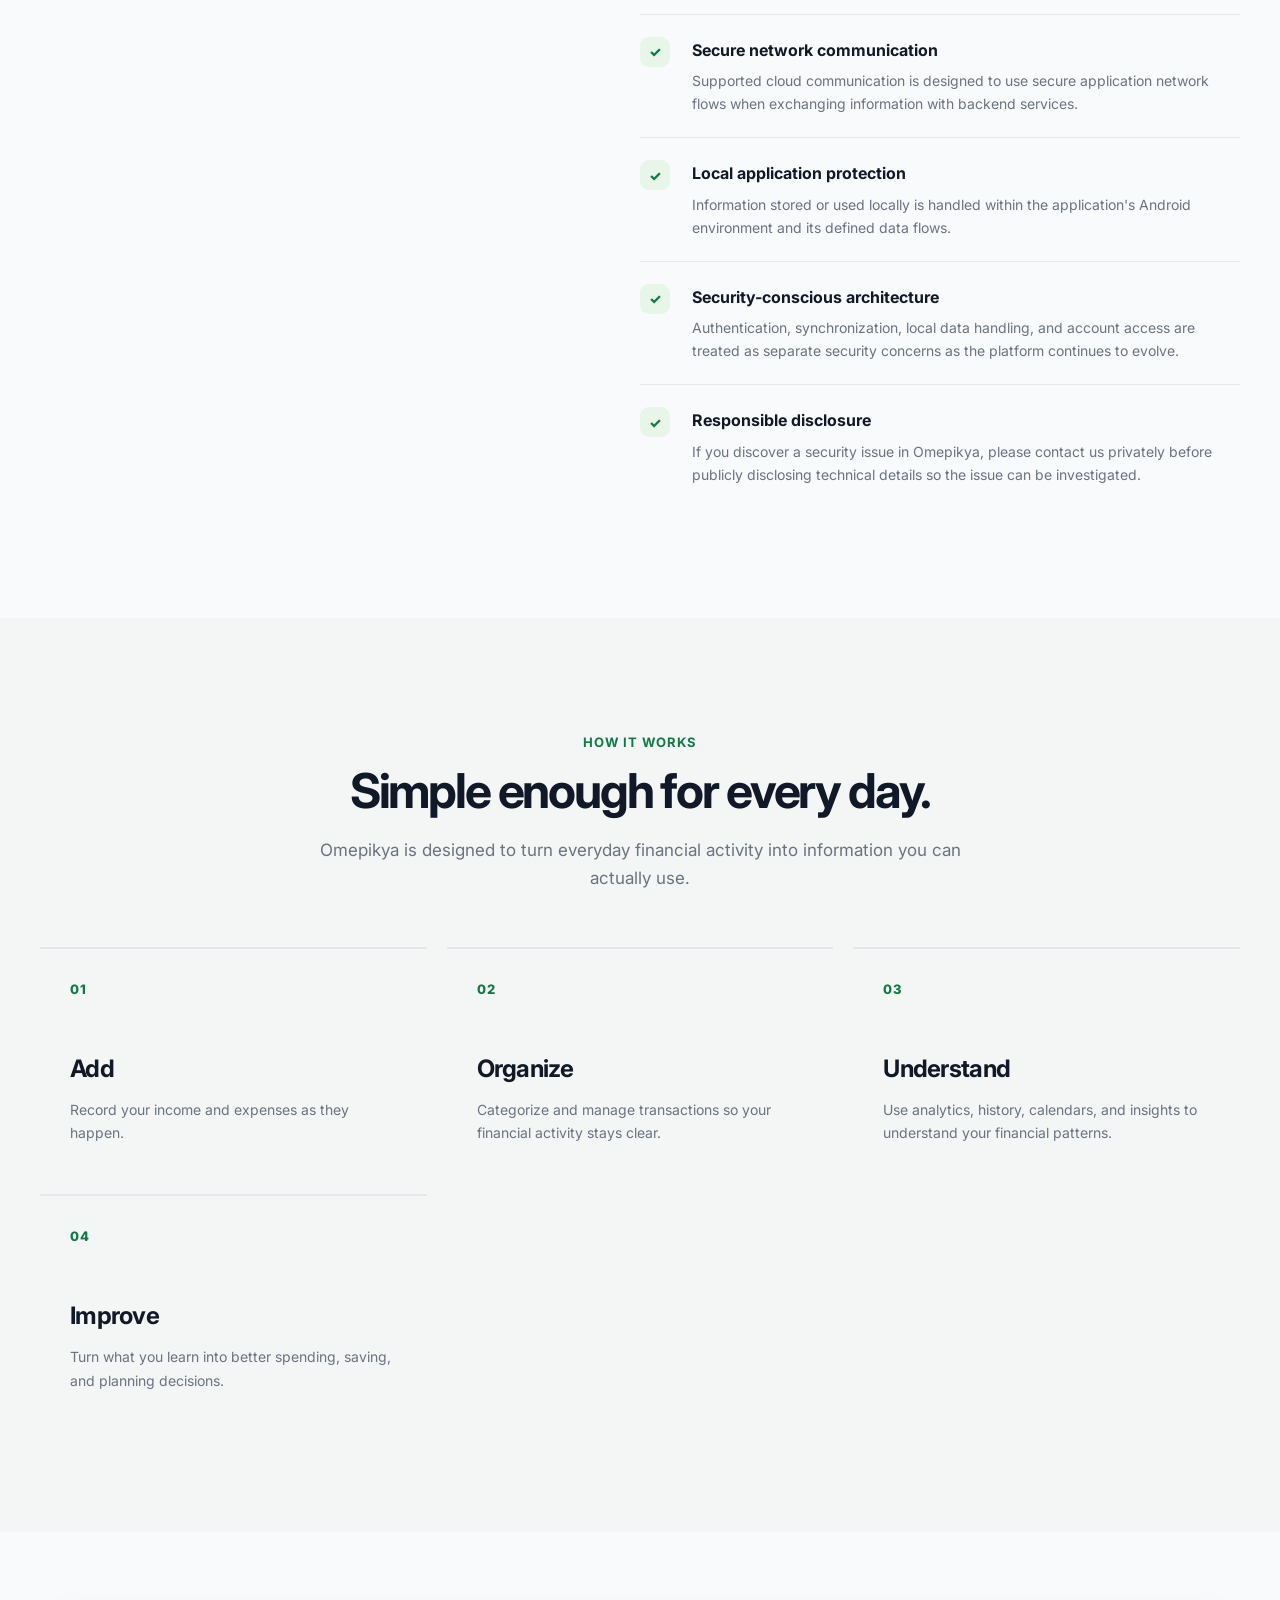
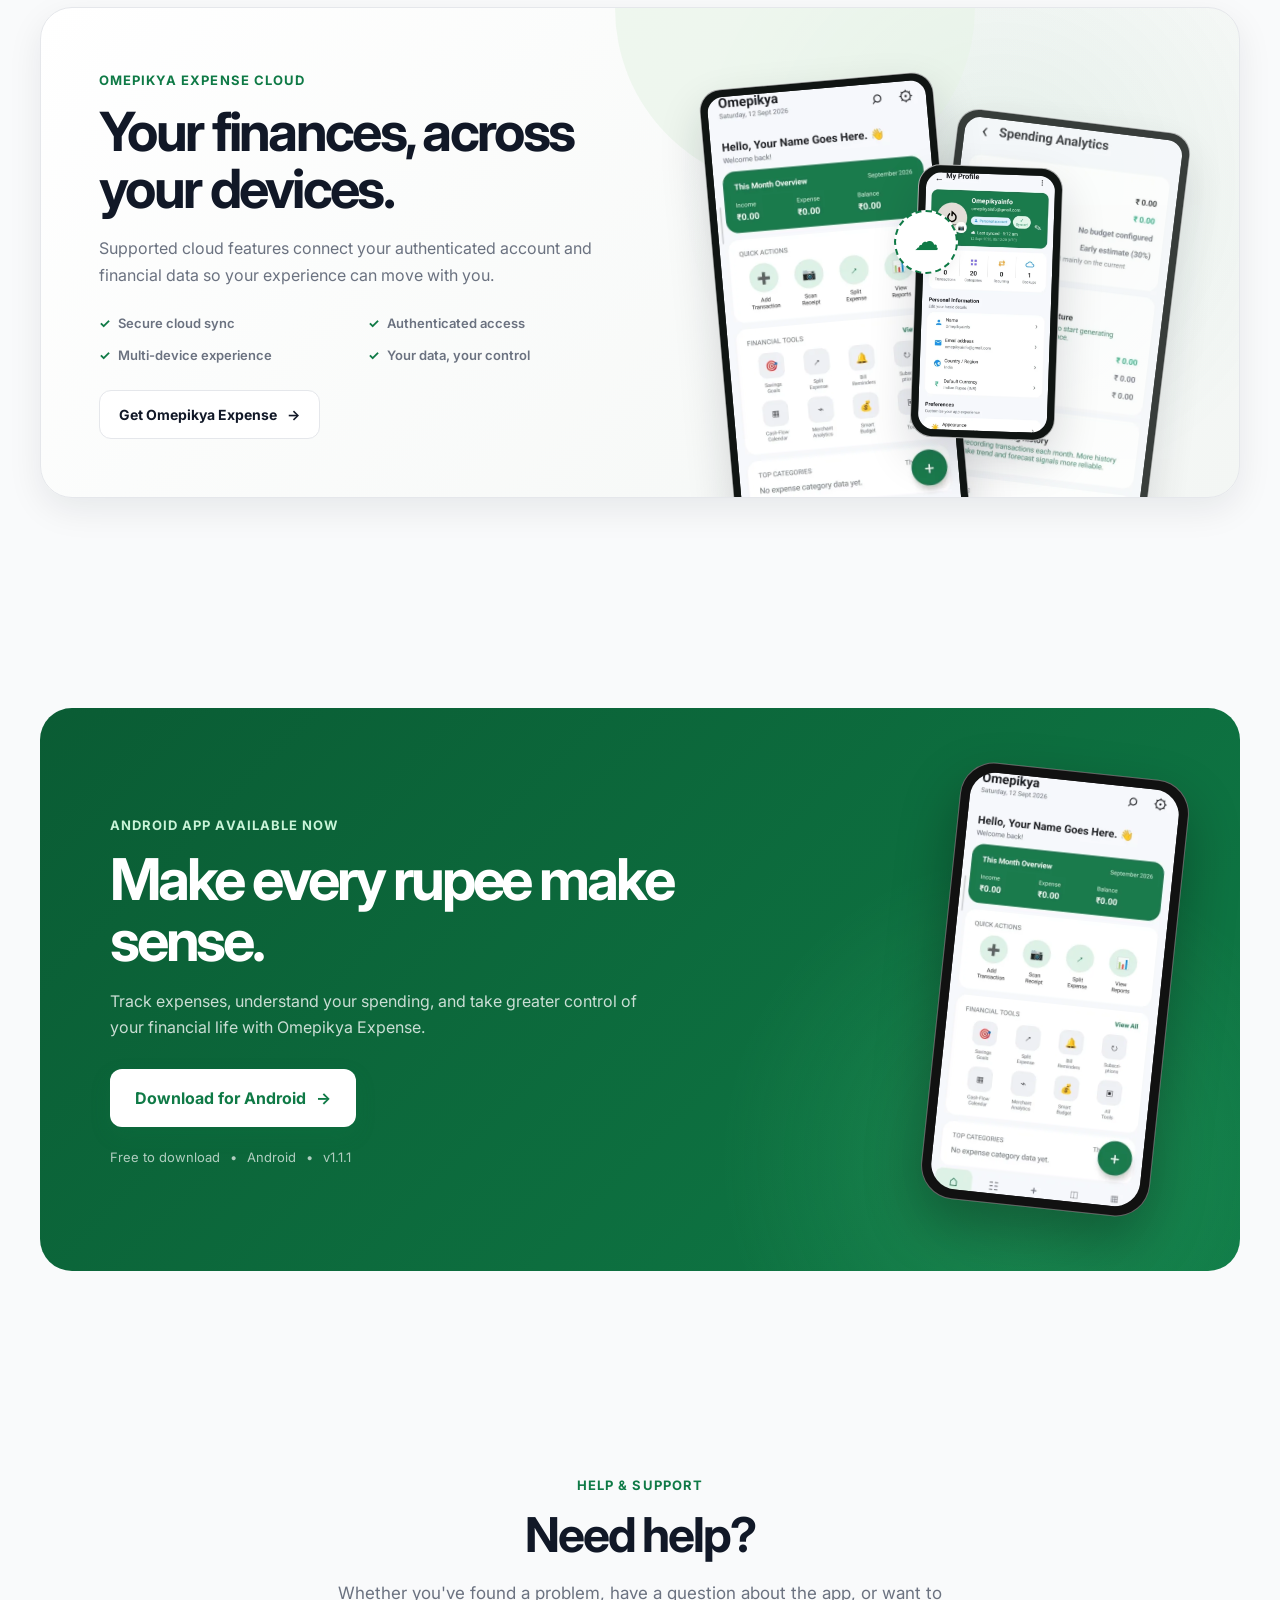
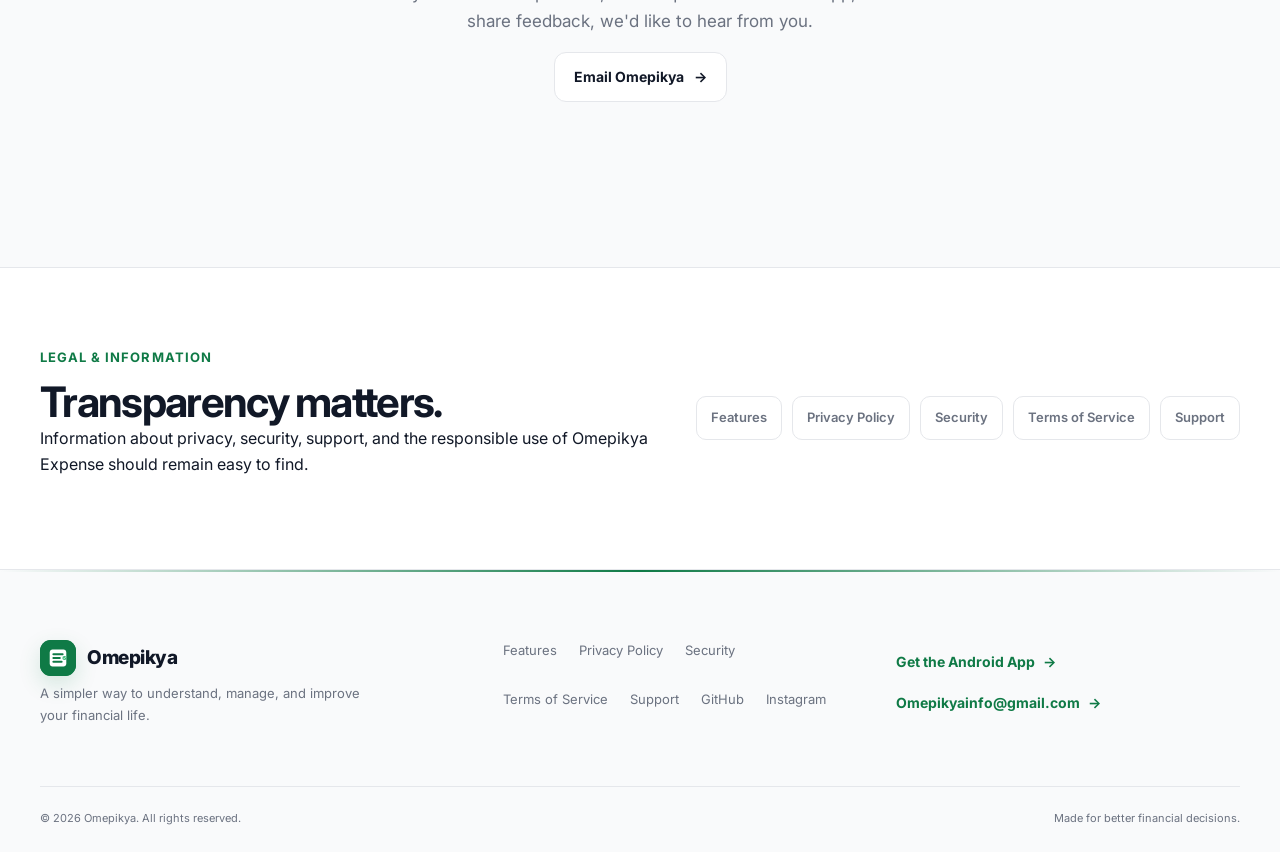
==== commit 7cf38148: "Strengthen homepage discovery and structured data" ====
--- a/index.html
+++ b/index.html
@@ -140,7 +140,7 @@
 
   <link
     rel="stylesheet"
-    href="styles.css?v=20260919-3"
+    href="styles.css?v=20260919-4"
   >
 </head>
 
@@ -880,7 +880,7 @@
         <span class="feature-card-kicker">01 · Everyday</span>
         <h3>Track Expenses</h3>
         <p>Record income and expenses quickly and keep your financial activity organised.</p>
-        <a href="#app-gallery">Explore screens <span>→</span></a>
+        <a href="expense-tracker.html">Explore expense tracking <span>→</span></a>
       </article>
 
       <article class="feature-primary-card feature-tone-blue">
@@ -888,7 +888,7 @@
         <span class="feature-card-kicker">02 · Understand</span>
         <h3>Spending Analytics</h3>
         <p>See patterns, trends, and financial activity through clear visual analytics.</p>
-        <a href="#app-gallery">View analytics <span>→</span></a>
+        <a href="personal-finance.html">View spending analytics <span>→</span></a>
       </article>
 
       <article class="feature-primary-card feature-tone-purple">
@@ -896,7 +896,7 @@
         <span class="feature-card-kicker">03 · Plan</span>
         <h3>Budgets &amp; Goals</h3>
         <p>Set spending limits and savings targets, then keep progress connected to your goals.</p>
-        <a href="#cloud">See how it works <span>→</span></a>
+        <a href="budget-planner.html">Explore budget planning <span>→</span></a>
       </article>
 
       <article class="feature-primary-card feature-tone-orange">
@@ -1862,23 +1862,55 @@
 ========================================================= -->
 
 <script type="application/ld+json">
-
 {
   "@context": "https://schema.org",
-  "@type": "SoftwareApplication",
-  "name": "Omepikya Expense",
-  "applicationCategory": "FinanceApplication",
-  "operatingSystem": "Android",
-  "image": "https://omepikya.in/assets/omepikya-share.png",
-  "screenshot": "https://omepikya.in/assets/app-gallery/app-home.jpg",
-  "description": "Personal finance and expense tracking application for managing expenses, understanding spending, and making better financial decisions.",
-  "offers": {
-    "@type": "Offer",
-    "price": "0",
-    "priceCurrency": "INR"
-  }
+  "@graph": [
+    {
+      "@type": "WebSite",
+      "@id": "https://omepikya.in/#website",
+      "url": "https://omepikya.in/",
+      "name": "Omepikya",
+      "description": "Omepikya creates focused tools for everyday personal finance."
+    },
+    {
+      "@type": "Organization",
+      "@id": "https://omepikya.in/#organization",
+      "name": "Omepikya",
+      "url": "https://omepikya.in/",
+      "logo": "https://omepikya.in/assets/omepikya-icon.svg",
+      "sameAs": [
+        "https://github.com/Omepikya/omepikya.github.io",
+        "https://www.instagram.com/omepikya/"
+      ]
+    },
+    {
+      "@type": "SoftwareApplication",
+      "@id": "https://omepikya.in/#app",
+      "name": "Omepikya Expense",
+      "applicationCategory": "FinanceApplication",
+      "operatingSystem": "Android",
+      "url": "https://omepikya.in/",
+      "downloadUrl": "https://github.com/Omepikya/OmepikyaExpense/releases/download/v1.1.1/app-release.apk",
+      "image": "https://omepikya.in/assets/omepikya-share.png",
+      "screenshot": "https://omepikya.in/assets/app-gallery/app-home.jpg",
+      "description": "Personal finance and expense tracking application for managing expenses, understanding spending, and making better financial decisions.",
+      "featureList": [
+        "Expense tracking",
+        "Spending analytics",
+        "Budgets and savings goals",
+        "Receipt scanning and OCR",
+        "Cash-flow tracking",
+        "Expense splitting"
+      ],
+      "author": { "@id": "https://omepikya.in/#organization" },
+      "offers": {
+        "@type": "Offer",
+        "price": "0",
+        "priceCurrency": "INR"
+      }
+    }
+  ]
 }
-
 </script>
 
 
--- a/styles.css
+++ b/styles.css
@@ -322,3 +322,90 @@
   .hero-device-secondary{right:-4%;width:50vw}
   .hero-callout-top,.hero-callout-bottom{display:none}
 }
+
+
+/* =========================================================
+   MOBILE FOOTER / LEGAL POLISH
+========================================================= */
+@media(max-width:700px){
+  .terms-section{padding:64px 0 70px}
+  .terms-inner{gap:26px}
+  .terms-links{justify-content:flex-start;gap:9px}
+  .terms-links a{padding:10px 14px;border-radius:12px;font-size:13px}
+  .site-footer{padding:56px 0 24px}
+  .footer-grid{gap:24px!important}
+  .footer-grid>div:first-child p{max-width:360px;margin-top:10px}
+  .footer-links{gap:9px 18px}
+  .footer-links a,.footer-contact{font-size:13px}
+  .footer-contact{gap:4px}
+  .footer-contact .text-link{margin-top:4px}
+  .footer-bottom{margin-top:42px;padding-top:20px;gap:9px;font-size:11px}
+}
+@media(max-width:380px){
+  .terms-links{gap:8px}
+  .terms-links a{padding:9px 12px}
+  .footer-links{gap:8px 15px}
+}
+
+
+/* =========================================================
+   SEARCH DISCOVERY LANDING PAGES
+========================================================= */
+.seo-page .header-inner{min-width:0}
+.seo-mobile-home{display:none;color:var(--primary);font-size:14px;font-weight:700;padding:9px 12px;border:1px solid var(--border);border-radius:10px}
+.seo-hero{min-height:auto;padding:92px 0 105px;background:radial-gradient(circle at 82% 22%,color-mix(in srgb,var(--primary) 10%,transparent),transparent 30%),radial-gradient(circle at 12% 80%,color-mix(in srgb,var(--primary) 6%,transparent),transparent 28%)}
+.seo-hero-grid{display:grid;grid-template-columns:minmax(0,1.05fr) minmax(300px,.75fr);align-items:center;gap:clamp(45px,7vw,100px)}
+.seo-hero h1{max-width:760px;margin:12px 0 24px;font-size:clamp(42px,6vw,72px);line-height:1.02;letter-spacing:-.06em;font-weight:800}
+.seo-hero p{max-width:650px;color:var(--text-muted);font-size:18px;line-height:1.75;margin-bottom:30px}
+.seo-visual{position:relative;display:flex;justify-content:center;align-items:center;min-height:480px}
+.seo-device{width:min(330px,72%);padding:9px;border:1px solid var(--border);border-radius:34px;background:var(--bg-card);box-shadow:var(--shadow-lg);transform:rotate(3deg)}
+.seo-device img{width:100%;border-radius:26px}
+.seo-visual-note{position:absolute;right:2%;bottom:42px;padding:12px 16px;border:1px solid color-mix(in srgb,var(--primary) 20%,var(--border));border-radius:999px;background:var(--bg-card);box-shadow:var(--shadow-sm);color:var(--primary);font-size:12px;font-weight:800;letter-spacing:.04em}
+.seo-card-grid{display:grid;grid-template-columns:repeat(3,minmax(0,1fr));gap:18px}
+.seo-card{padding:30px;border:1px solid var(--border);border-radius:22px;background:var(--bg-card);box-shadow:var(--shadow-sm)}
+.seo-card>span{display:inline-flex;width:38px;height:38px;align-items:center;justify-content:center;border-radius:11px;background:var(--primary-light);color:var(--primary);font-size:12px;font-weight:800}
+.seo-card h3{margin:22px 0 9px;font-size:21px;letter-spacing:-.025em}
+.seo-card p{margin:0;color:var(--text-muted);line-height:1.7}
+.seo-split{display:grid;grid-template-columns:minmax(0,1fr) minmax(280px,.7fr);gap:clamp(45px,8vw,100px);align-items:center}
+.seo-split h2,.seo-related h2{margin:10px 0 18px;font-size:clamp(32px,4vw,48px);line-height:1.08;letter-spacing:-.045em}
+.seo-split>div>p{max-width:650px;color:var(--text-muted);font-size:17px}
+.seo-check-list{display:grid;gap:12px;margin:25px 0 0;padding:0;list-style:none}
+.seo-check-list li{position:relative;padding-left:29px;color:var(--text-dark);font-weight:600}
+.seo-check-list li::before{content:"✓";position:absolute;left:0;top:0;color:var(--primary);font-weight:900}
+.seo-image-card{max-width:390px;margin-inline:auto;padding:10px;border:1px solid var(--border);border-radius:30px;background:var(--bg-card);box-shadow:var(--shadow)}
+.seo-image-card img{width:100%;border-radius:22px}
+.seo-related{display:grid;grid-template-columns:minmax(0,.7fr) minmax(0,1fr);gap:50px;align-items:start}
+.seo-related-links{display:grid;gap:10px}
+.seo-related-links a{display:grid;grid-template-columns:minmax(0,1fr) auto;gap:4px 18px;padding:20px 22px;border:1px solid var(--border);border-radius:16px;background:var(--bg-card);transition:transform .2s ease,border-color .2s ease,box-shadow .2s ease}
+.seo-related-links a:hover{transform:translateY(-2px);border-color:var(--primary);box-shadow:var(--shadow-sm)}
+.seo-related-links strong{font-size:16px}
+.seo-related-links span{grid-column:1;color:var(--text-muted);font-size:13px}
+.seo-related-links a{color:var(--primary);font-weight:700}
+.seo-related-links strong,.seo-related-links span{color:var(--text-dark)}
+.seo-related-links span{color:var(--text-muted)}
+.seo-cta{padding-top:0}
+.seo-cta-card{padding:clamp(36px,6vw,70px);border-radius:30px;background:var(--bg-card);border:1px solid color-mix(in srgb,var(--primary) 18%,var(--border));box-shadow:var(--shadow);text-align:center}
+.seo-cta-card h2{max-width:760px;margin:10px auto 15px;font-size:clamp(32px,4vw,50px);line-height:1.08;letter-spacing:-.045em}
+.seo-cta-card p{max-width:650px;margin:0 auto 26px;color:var(--text-muted);font-size:17px}
+.seo-cta-card .btn{margin-inline:auto}
+@media (max-width:900px){
+  .seo-hero-grid,.seo-split,.seo-related{grid-template-columns:1fr}
+  .seo-visual{min-height:410px;order:-1}
+  .seo-hero-grid{gap:25px}
+  .seo-split{gap:45px}
+  .seo-related{gap:30px}
+  .seo-card-grid{grid-template-columns:1fr}
+  .seo-image-card{max-width:330px}
+}
+@media (max-width:700px){
+  .seo-page .desktop-nav{display:none}
+  .seo-mobile-home{display:inline-flex;align-items:center}
+  .seo-hero{padding:65px 0 75px}
+  .seo-hero h1{font-size:clamp(40px,12vw,58px)}
+  .seo-hero p{font-size:16px}
+  .seo-visual{min-height:340px}
+  .seo-device{width:min(285px,72vw)}
+  .seo-visual-note{right:0;bottom:18px;font-size:11px}
+  .seo-card{padding:25px}
+  .seo-related-links a{padding:17px 18px}
+}
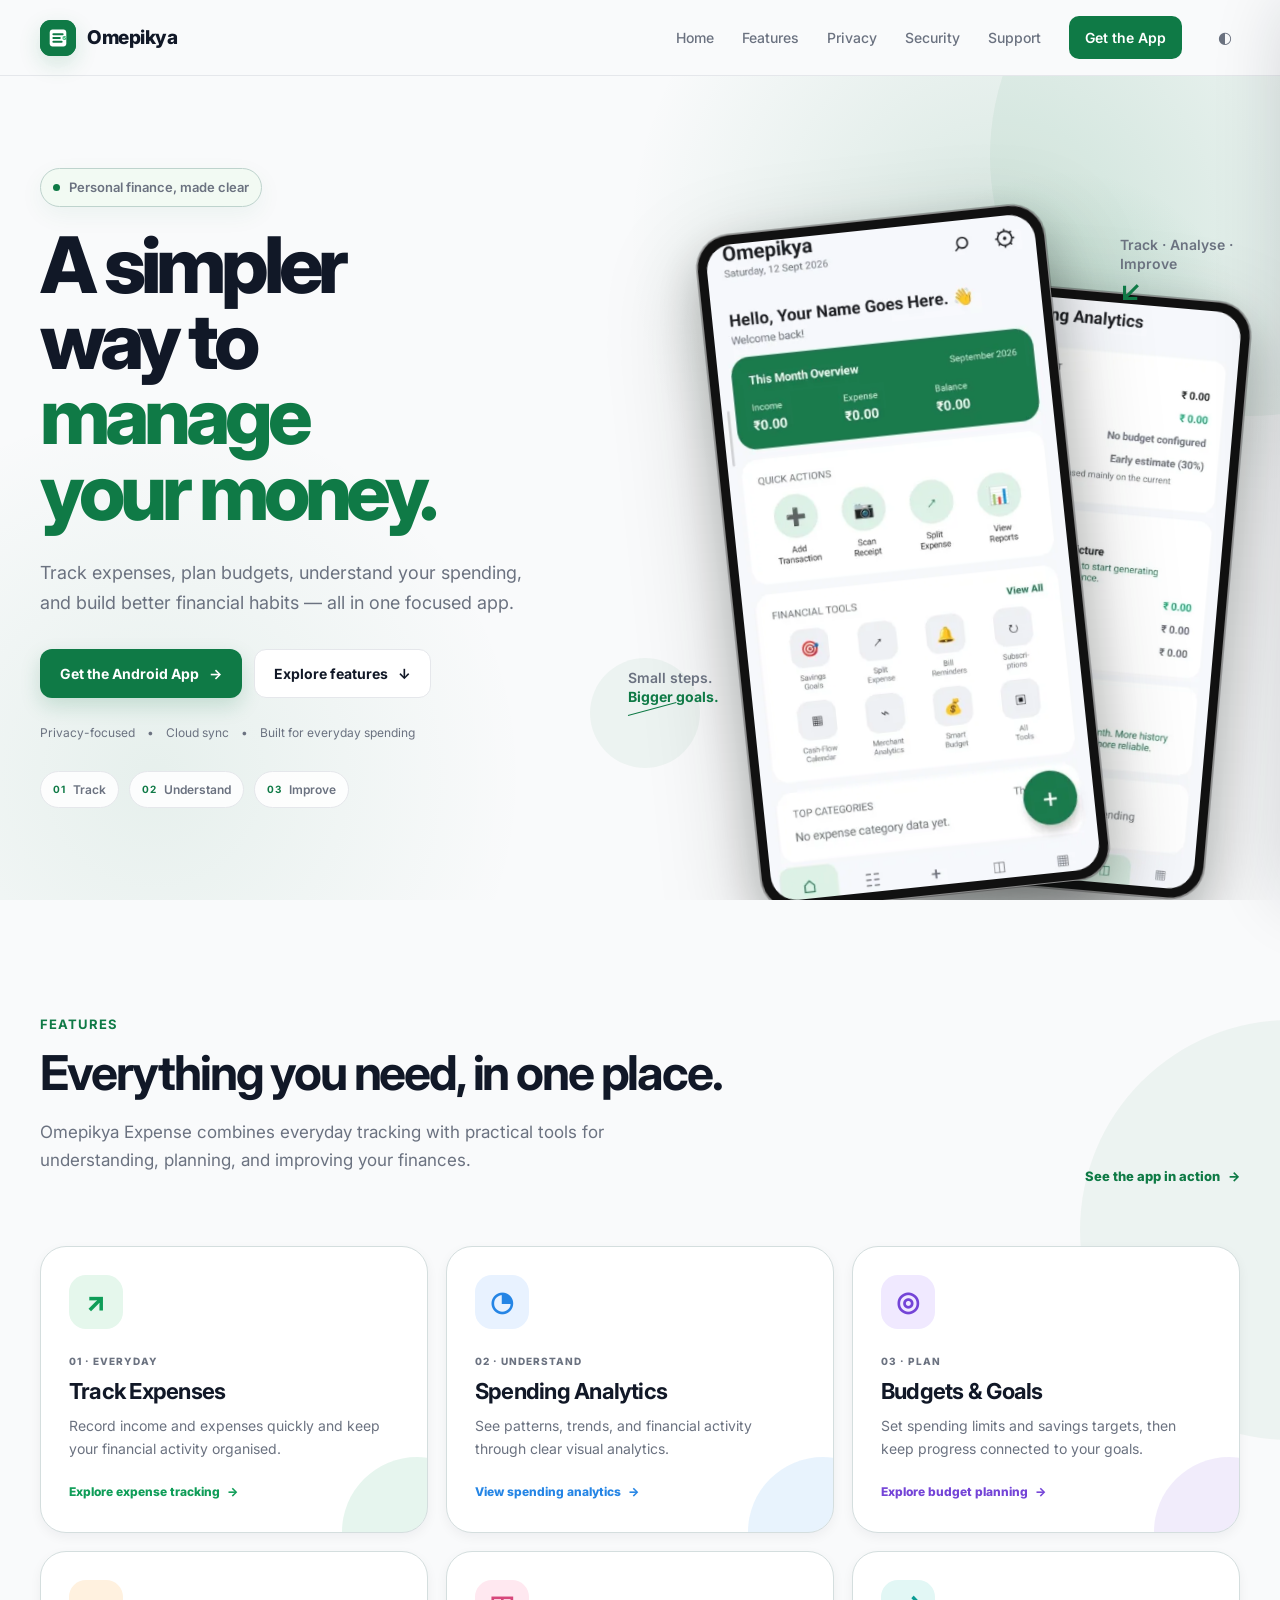
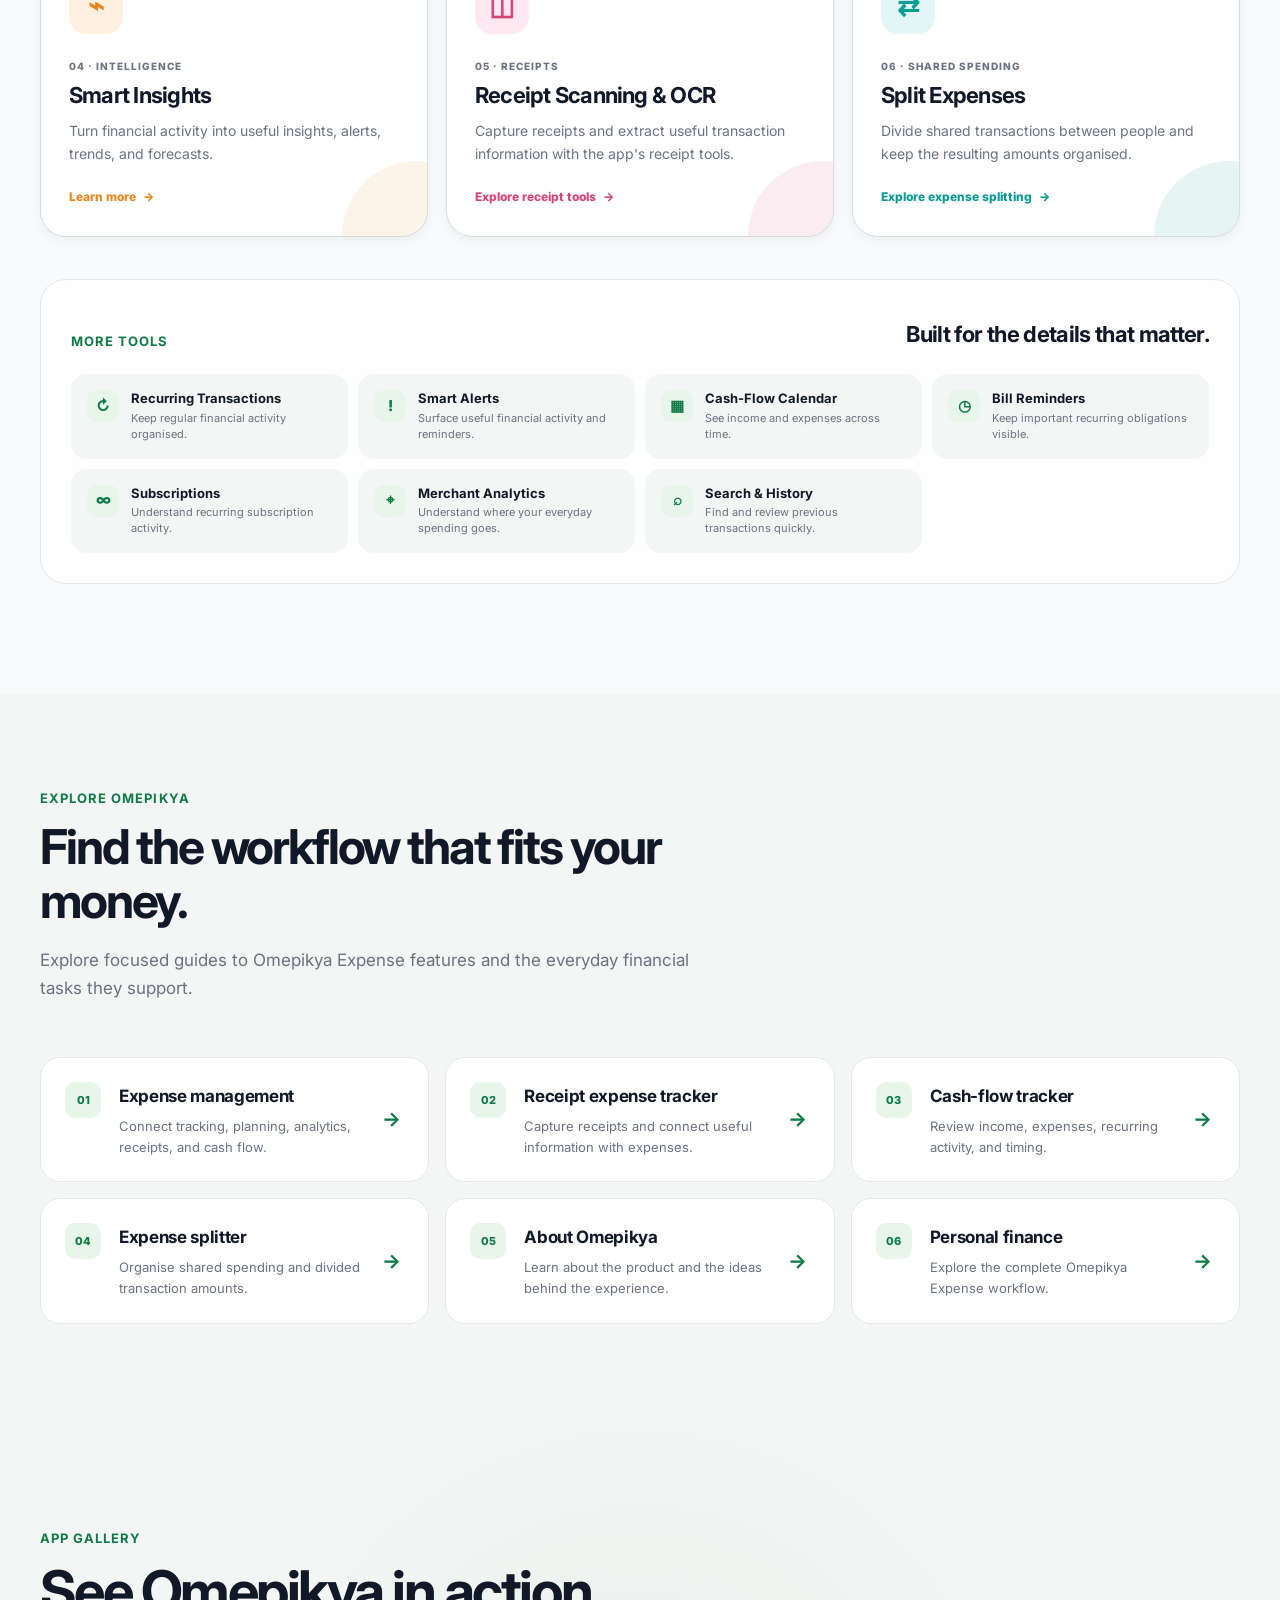
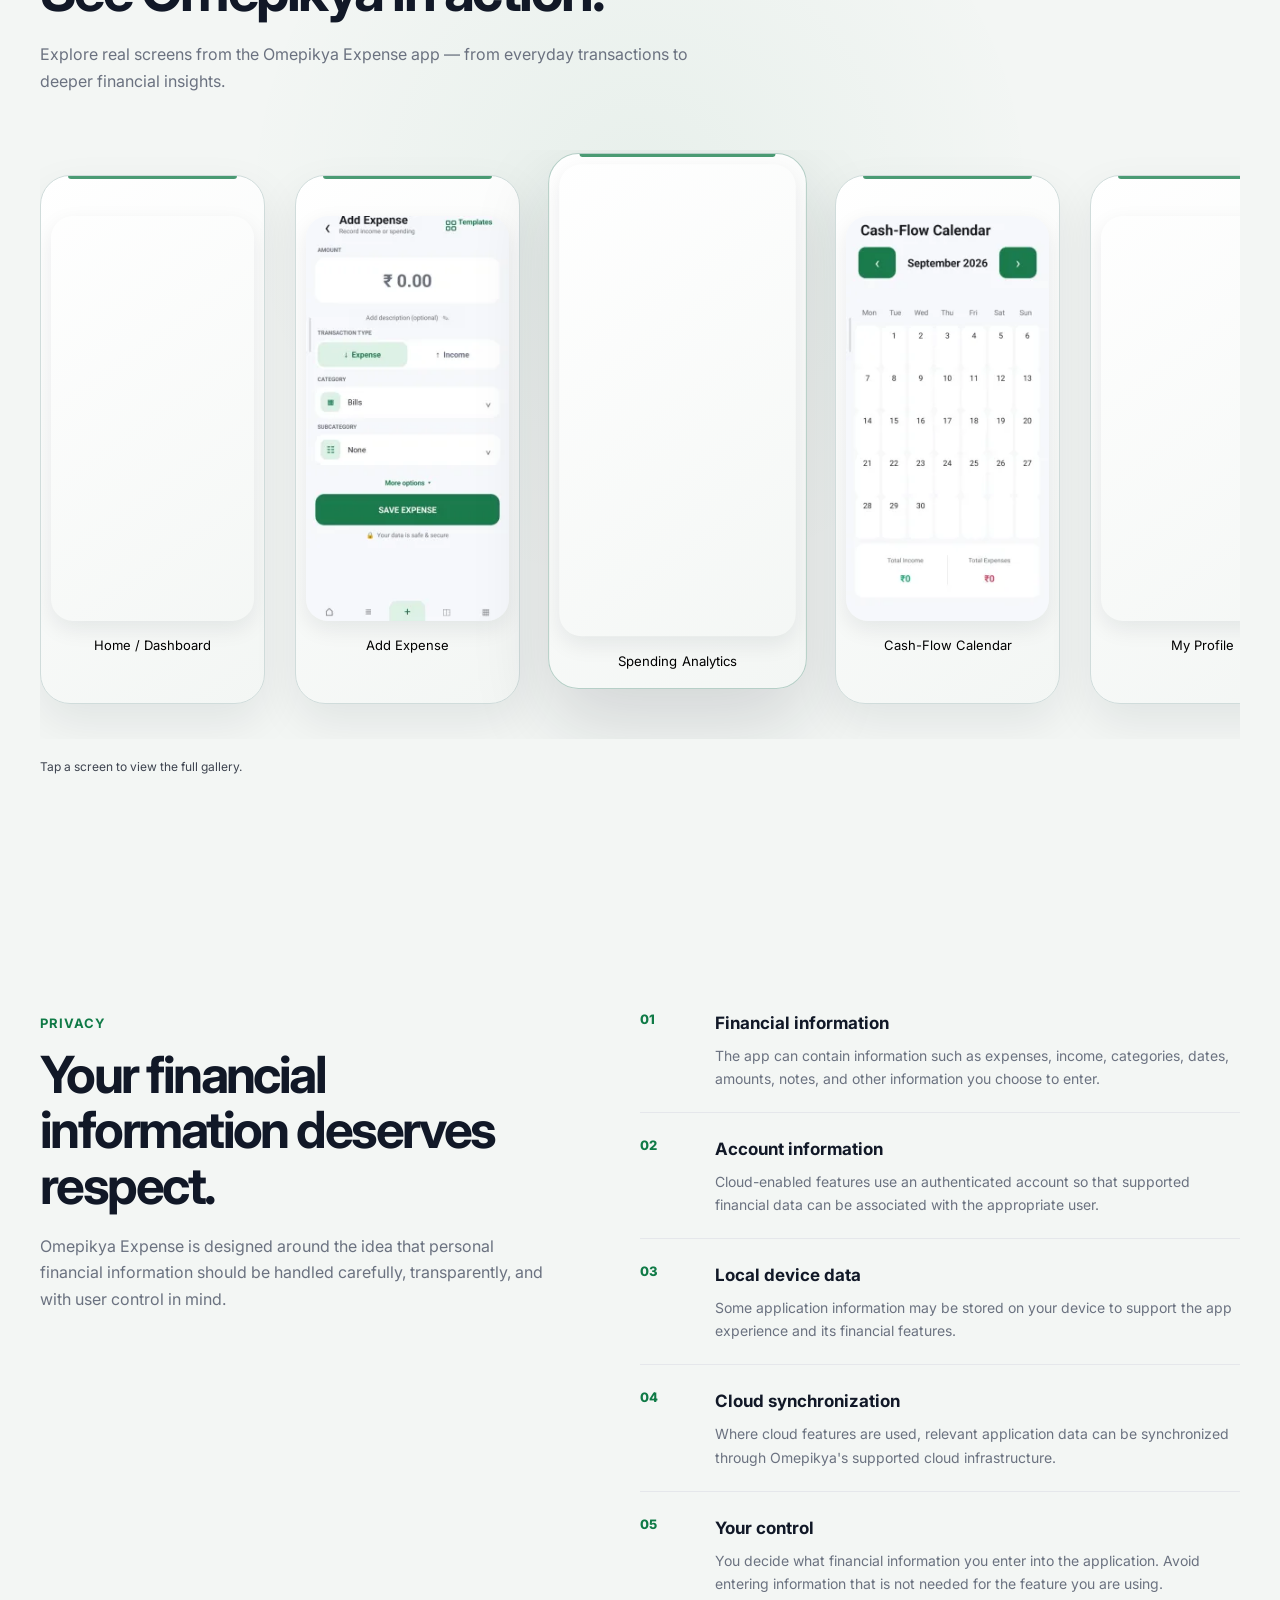
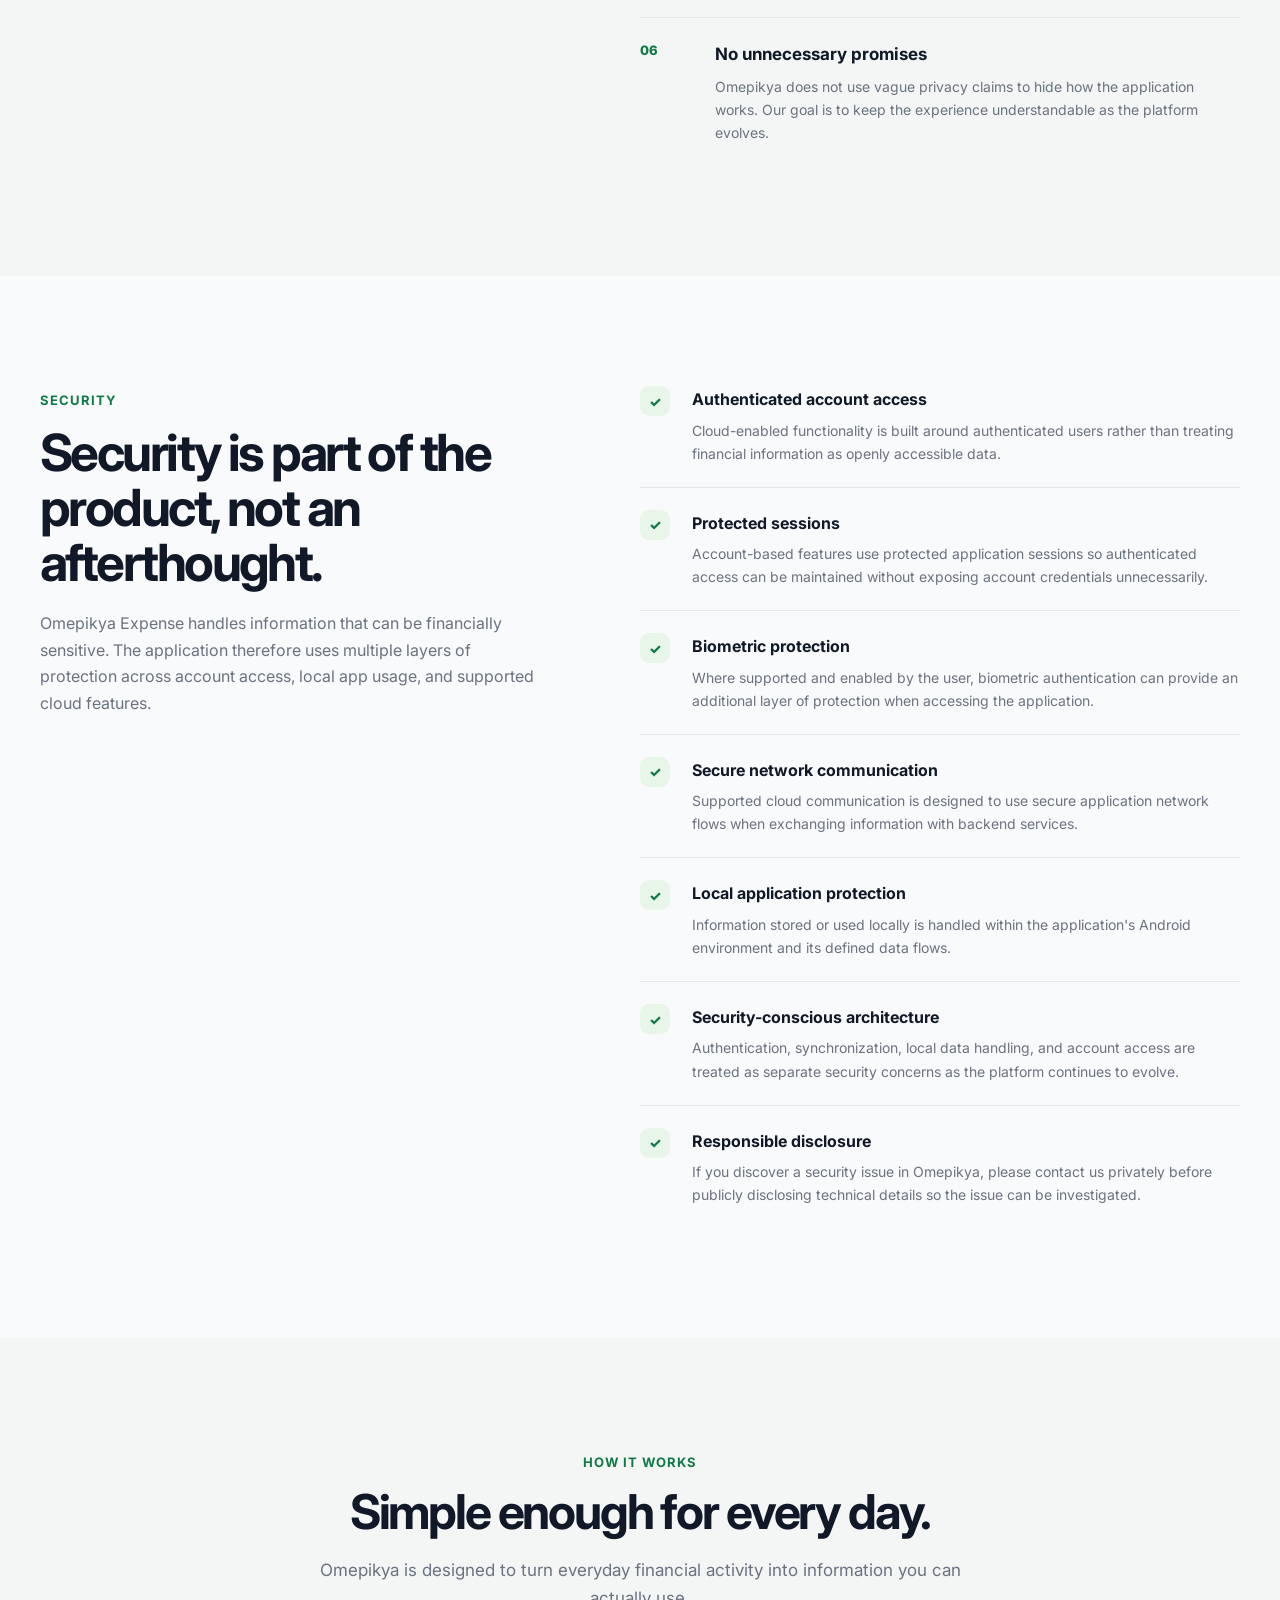
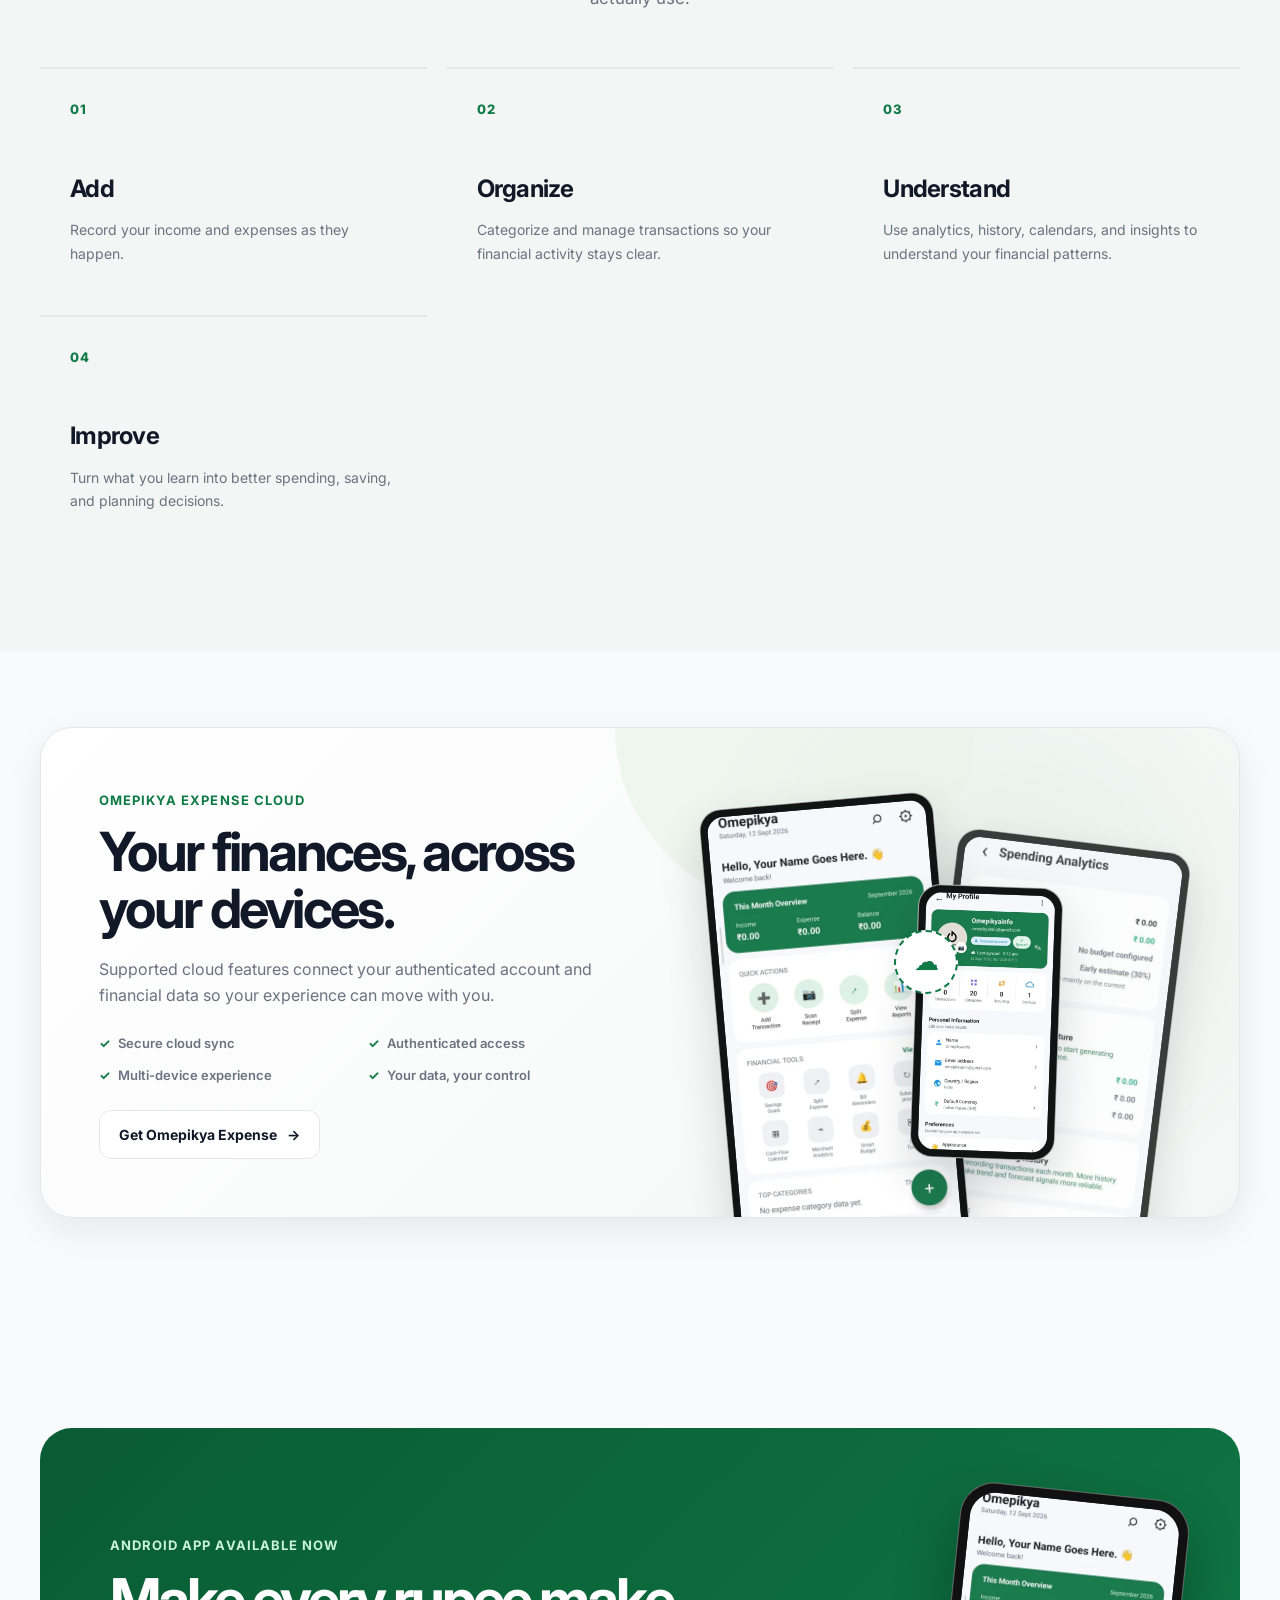
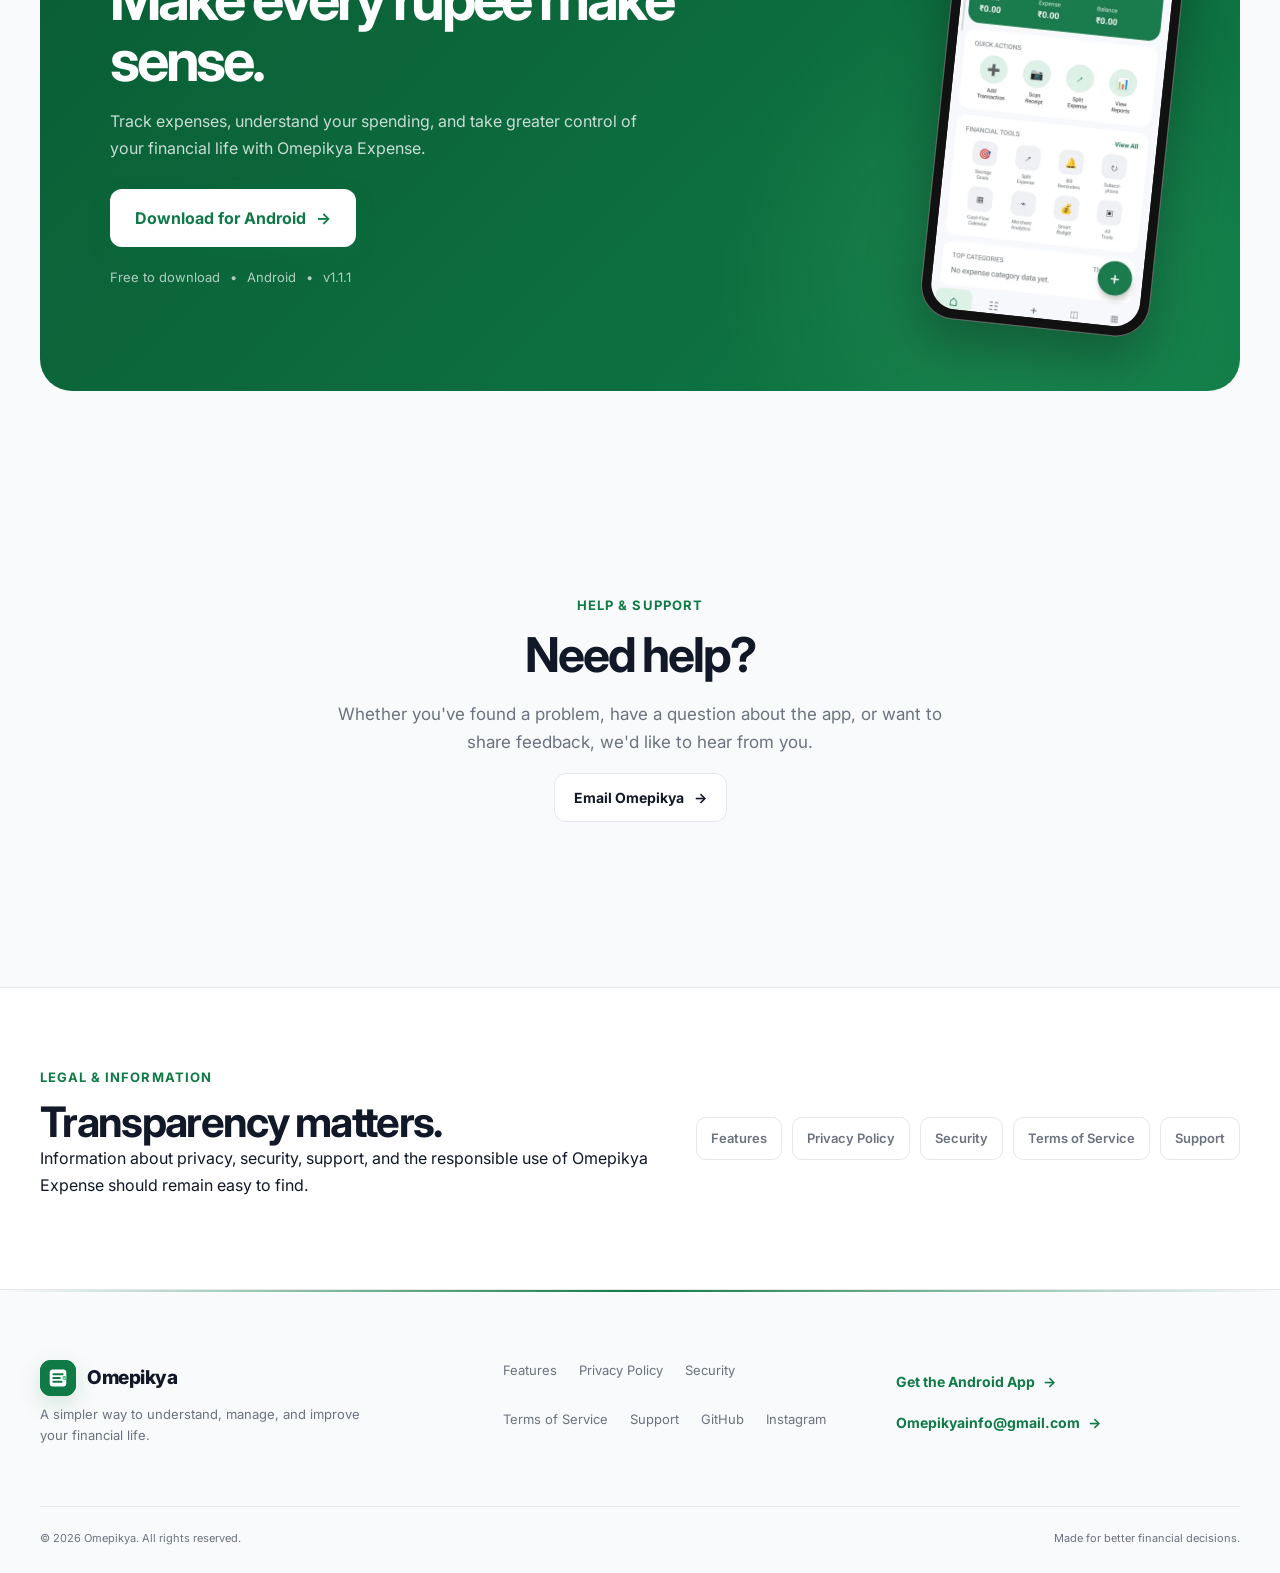
==== commit 1d867221: "Expand homepage discovery links" ====
--- a/index.html
+++ b/index.html
@@ -912,7 +912,7 @@
         <span class="feature-card-kicker">05 · Receipts</span>
         <h3>Receipt Scanning &amp; OCR</h3>
         <p>Capture receipts and extract useful transaction information with the app's receipt tools.</p>
-        <a href="#app-gallery">View the app <span>→</span></a>
+        <a href="receipt-expense-tracker.html">Explore receipt tools <span>→</span></a>
       </article>
 
       <article class="feature-primary-card feature-tone-teal">
@@ -920,7 +920,7 @@
         <span class="feature-card-kicker">06 · Shared spending</span>
         <h3>Split Expenses</h3>
         <p>Divide shared transactions between people and keep the resulting amounts organised.</p>
-        <a href="#app-gallery">Explore screens <span>→</span></a>
+        <a href="expense-splitter.html">Explore expense splitting <span>→</span></a>
       </article>
 
     </div>
@@ -948,6 +948,24 @@
 <!-- =========================================================
      PRIVACY
 ========================================================= -->
+
+<section class="section discovery-section section-soft">
+  <div class="container">
+    <div class="section-heading">
+      <span class="section-eyebrow">Explore Omepikya</span>
+      <h2>Find the workflow that fits your money.</h2>
+      <p>Explore focused guides to Omepikya Expense features and the everyday financial tasks they support.</p>
+    </div>
+    <div class="discovery-grid">
+      <a class="discovery-card" href="expense-management.html"><span>01</span><div><strong>Expense management</strong><p>Connect tracking, planning, analytics, receipts, and cash flow.</p></div><b>→</b></a>
+      <a class="discovery-card" href="receipt-expense-tracker.html"><span>02</span><div><strong>Receipt expense tracker</strong><p>Capture receipts and connect useful information with expenses.</p></div><b>→</b></a>
+      <a class="discovery-card" href="cash-flow-tracker.html"><span>03</span><div><strong>Cash-flow tracker</strong><p>Review income, expenses, recurring activity, and timing.</p></div><b>→</b></a>
+      <a class="discovery-card" href="expense-splitter.html"><span>04</span><div><strong>Expense splitter</strong><p>Organise shared spending and divided transaction amounts.</p></div><b>→</b></a>
+      <a class="discovery-card" href="about-omepikya.html"><span>05</span><div><strong>About Omepikya</strong><p>Learn about the product and the ideas behind the experience.</p></div><b>→</b></a>
+      <a class="discovery-card" href="personal-finance.html"><span>06</span><div><strong>Personal finance</strong><p>Explore the complete Omepikya Expense workflow.</p></div><b>→</b></a>
+    </div>
+  </div>
+</section>
 
 <section id="app-gallery" class="section section-soft">
   <div class="container">
--- a/styles.css
+++ b/styles.css
@@ -409,3 +409,13 @@
   .seo-card{padding:25px}
   .seo-related-links a{padding:17px 18px}
 }
+
+.discovery-section{padding-top:90px;padding-bottom:90px}
+.discovery-grid{display:grid;grid-template-columns:repeat(3,minmax(0,1fr));gap:16px}
+.discovery-card{display:grid;grid-template-columns:38px minmax(0,1fr) 22px;gap:16px;align-items:start;padding:24px;border:1px solid var(--border);border-radius:20px;background:var(--bg-card);transition:transform .2s ease,border-color .2s ease,box-shadow .2s ease}
+.discovery-card:hover{transform:translateY(-3px);border-color:var(--primary);box-shadow:var(--shadow)}
+.discovery-card>span{display:flex;width:36px;height:36px;align-items:center;justify-content:center;border-radius:10px;background:var(--primary-light);color:var(--primary);font-size:11px;font-weight:800}
+.discovery-card strong{display:block;color:var(--text-dark);font-size:17px;letter-spacing:-.02em}
+.discovery-card p{margin:6px 0 0;color:var(--text-muted);font-size:13px;line-height:1.6}
+.discovery-card>b{align-self:center;color:var(--primary);font-size:20px}
+@media (max-width:900px){.discovery-grid{grid-template-columns:1fr}}
